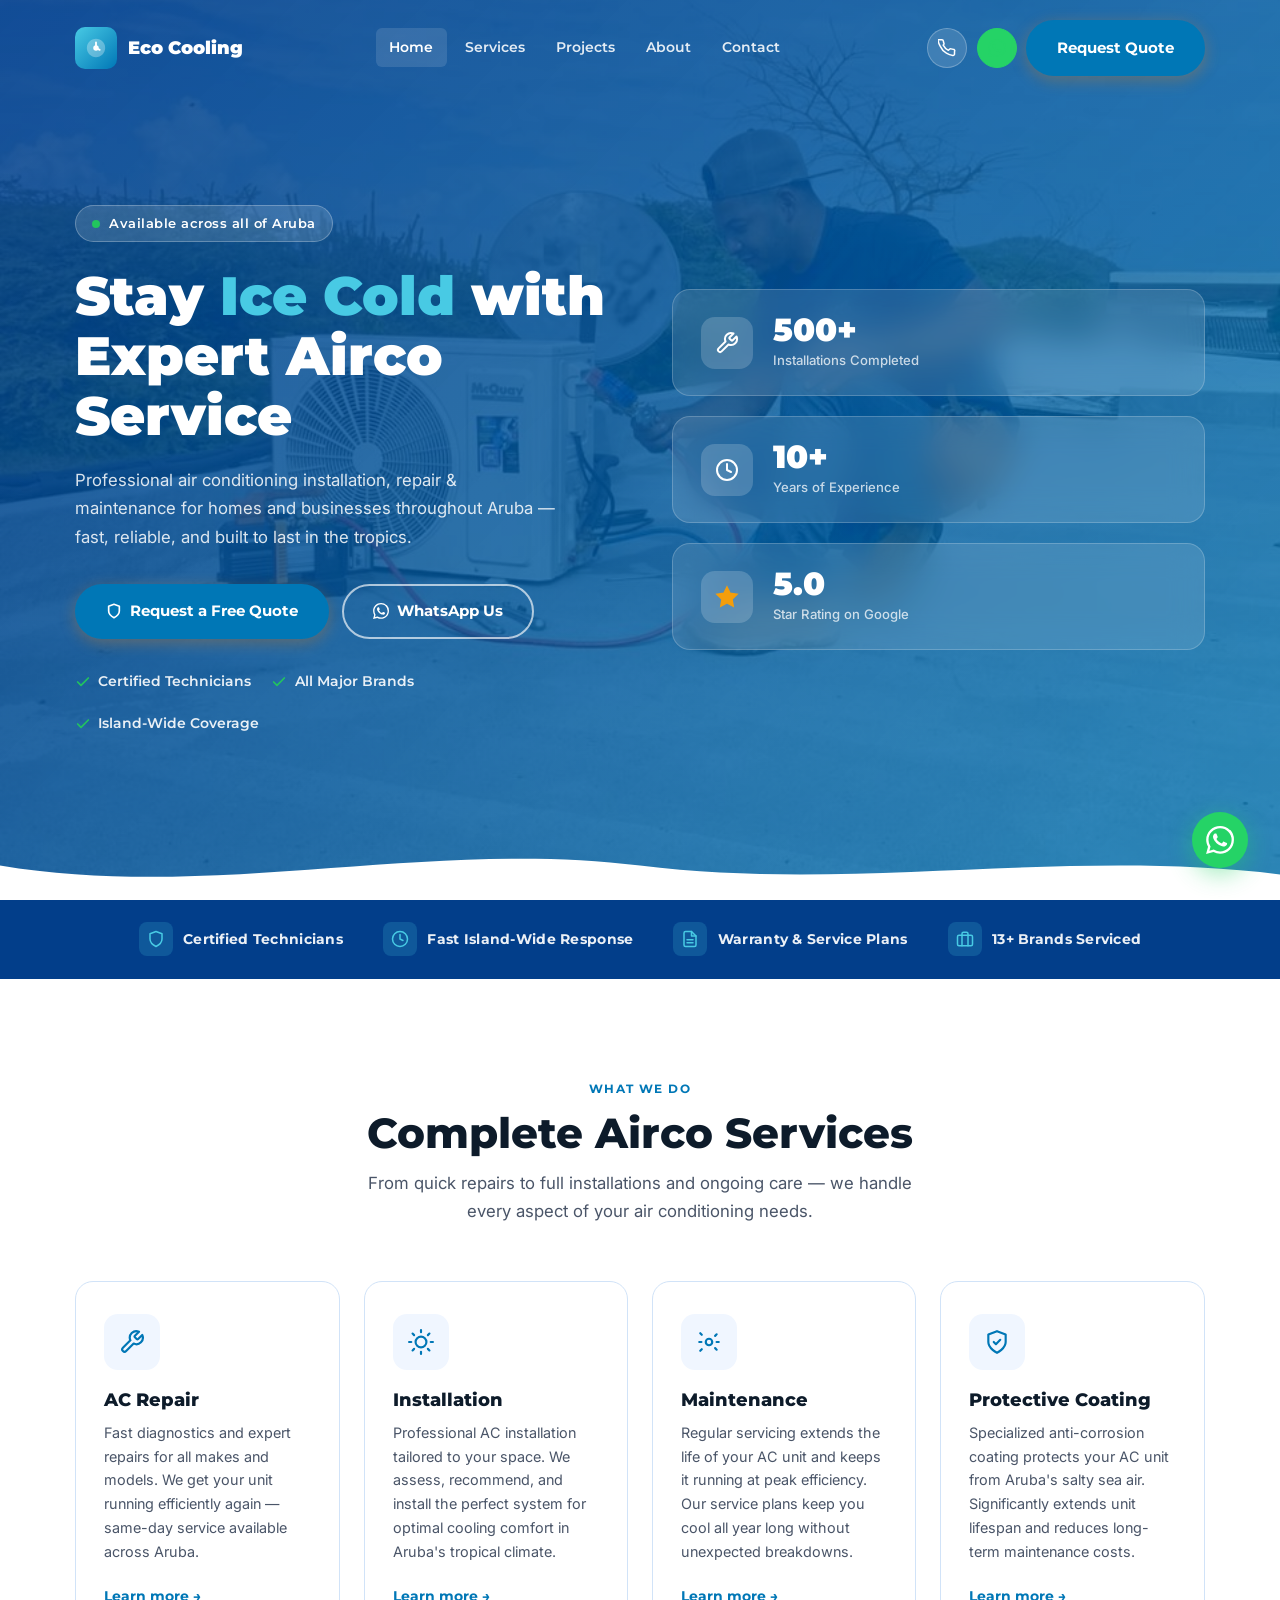
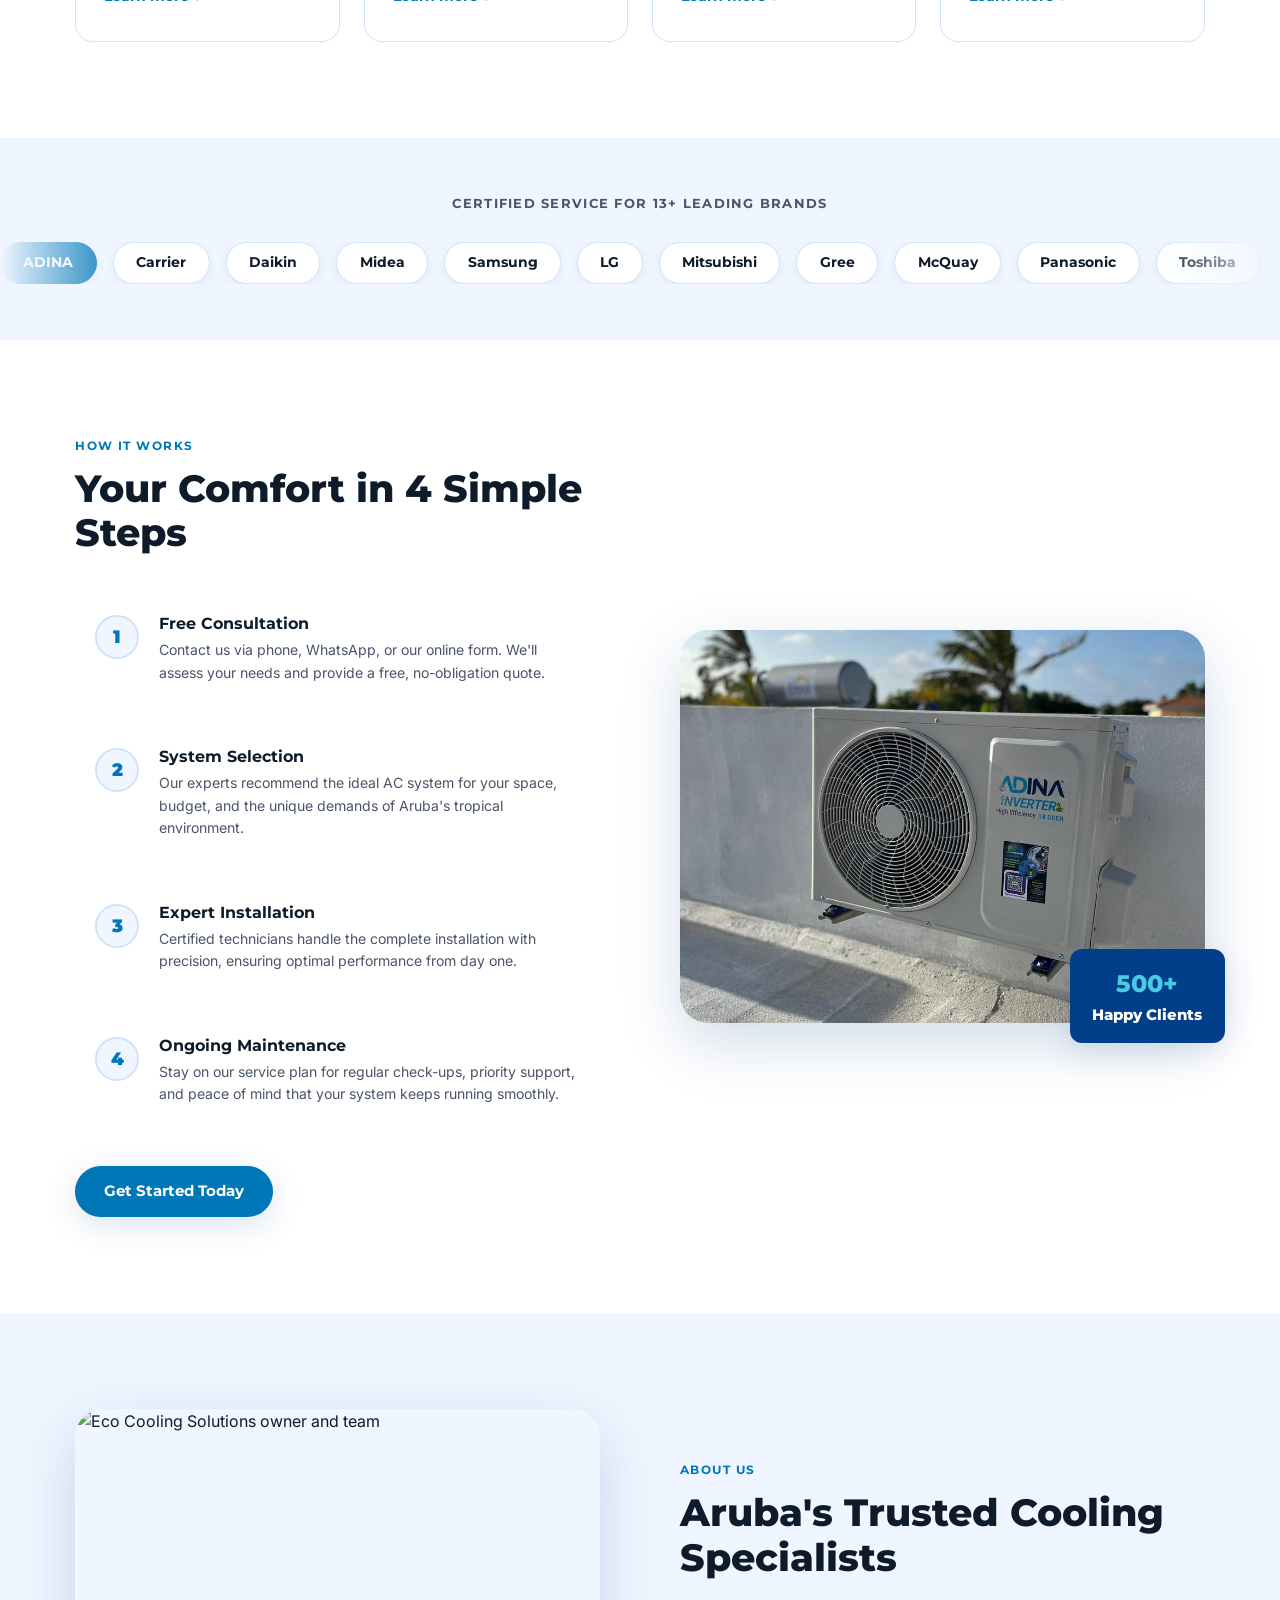
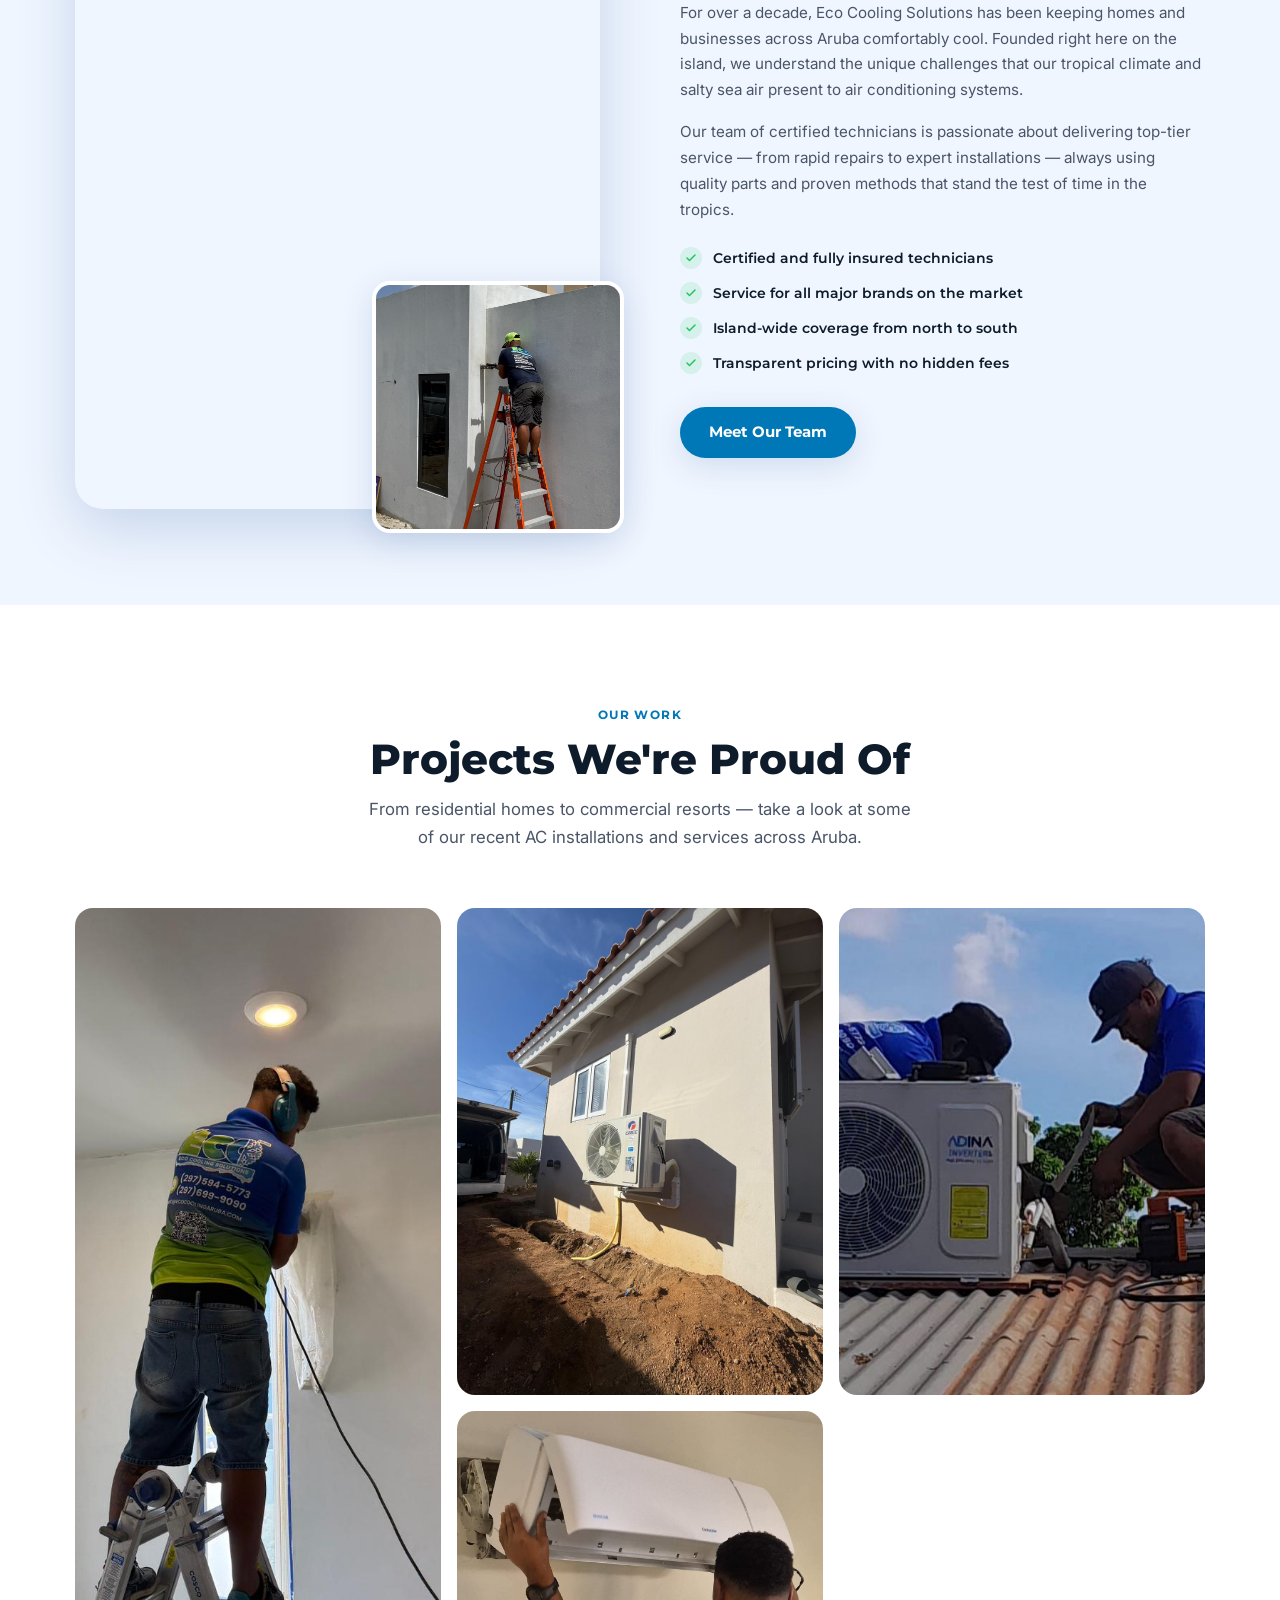
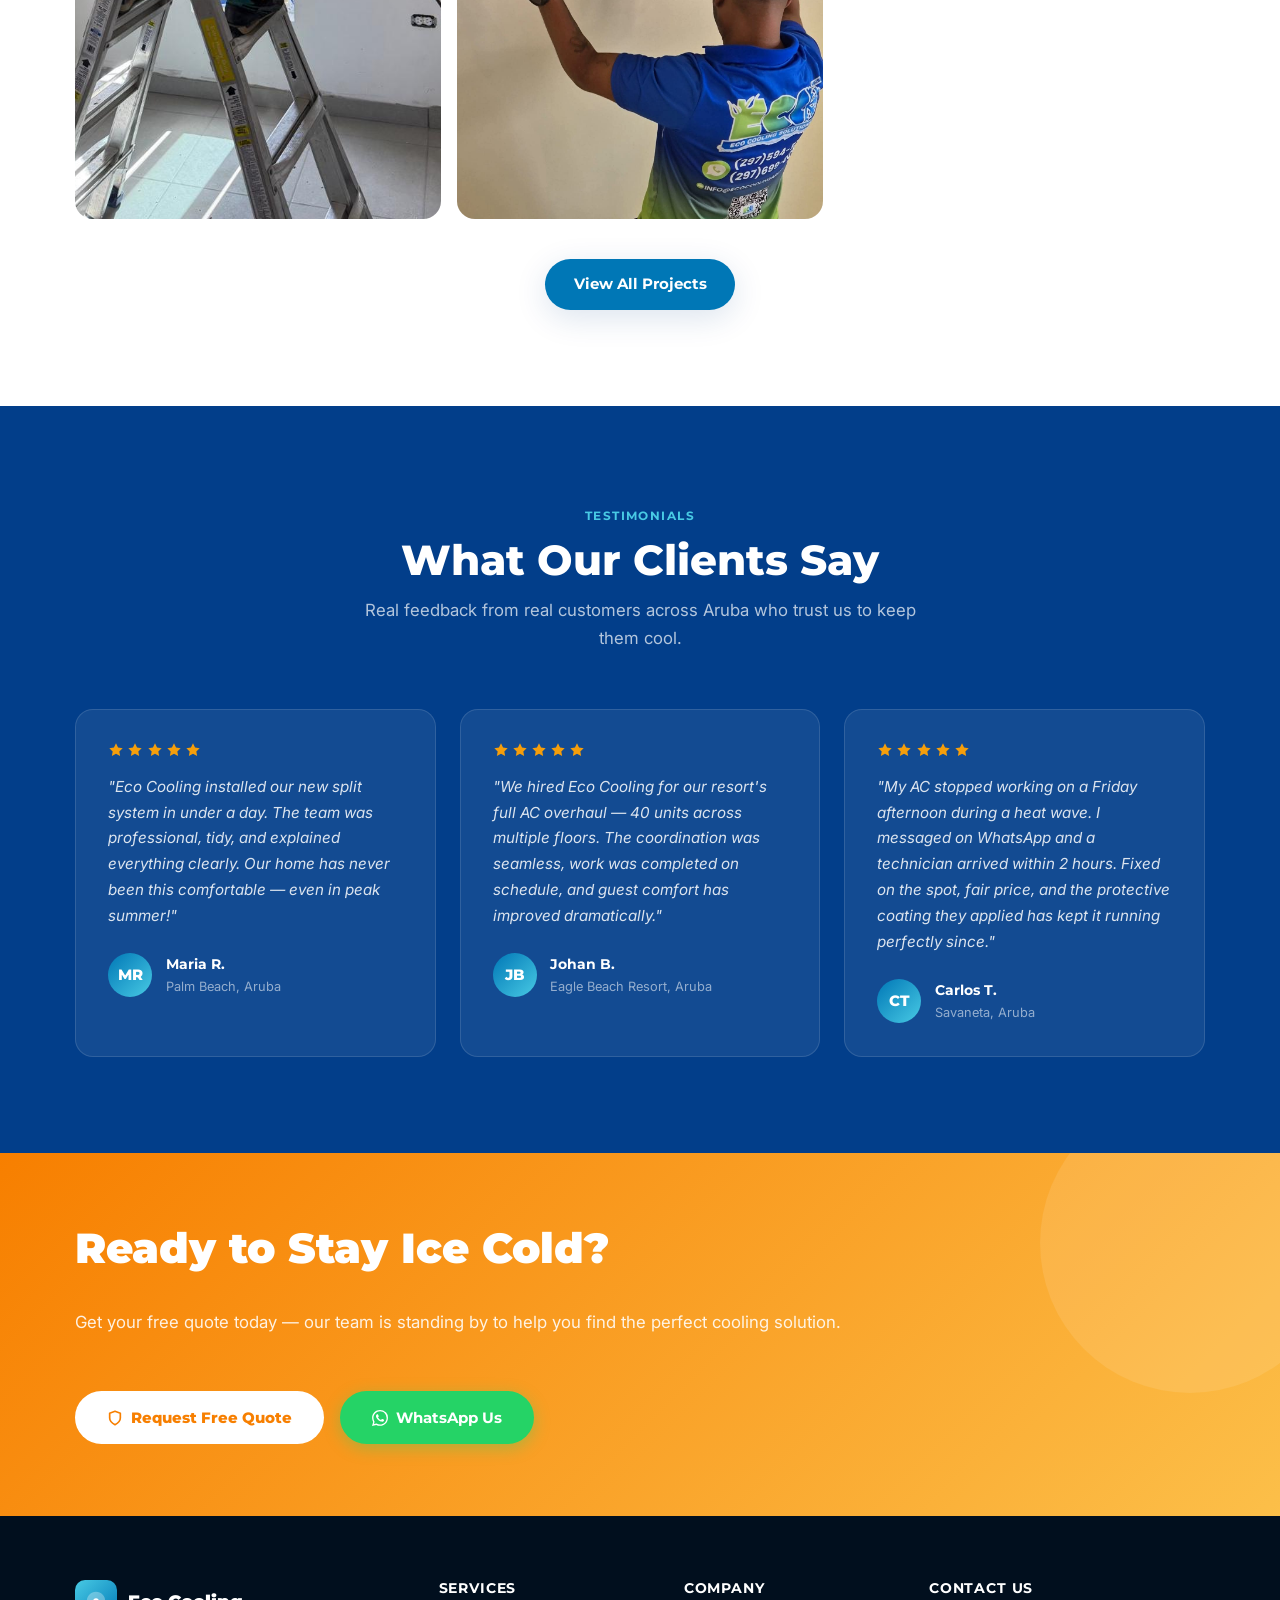
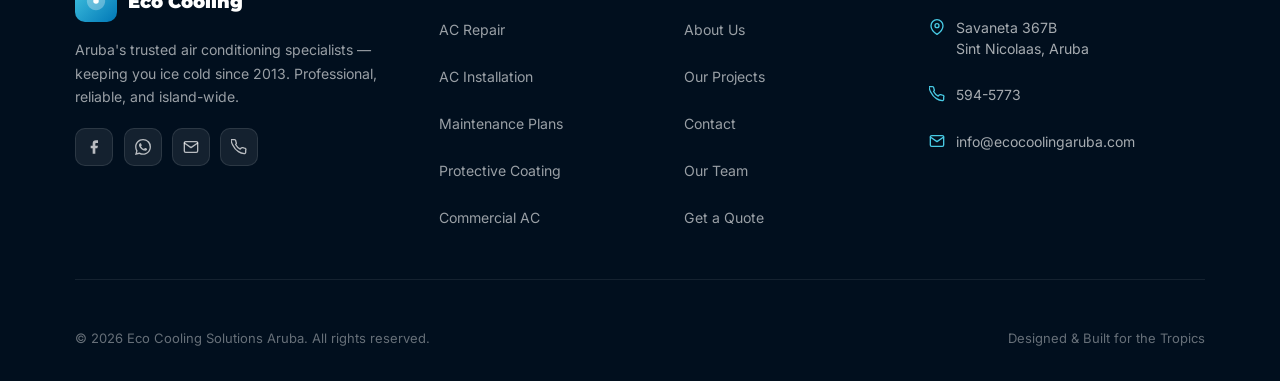
==== index.html @ e50435e0 "Add files via upload" ====
<!DOCTYPE html>
<html lang="en">
<head>
  <meta charset="UTF-8" />
  <meta name="viewport" content="width=device-width, initial-scale=1.0" />
  <title>Eco Cooling Solutions Aruba — Ice Cold Airco Service</title>
  <meta name="description" content="Aruba's leading air conditioning specialists. Expert AC repair, installation, maintenance & protective coating." />
  <link rel="stylesheet" href="shared.css" />
  <link rel="preconnect" href="https://fonts.googleapis.com" />
  <link rel="preconnect" href="https://fonts.gstatic.com" crossorigin />
  <link href="https://fonts.googleapis.com/css2?family=Montserrat:wght@400;500;600;700;800;900&family=Inter:wght@400;500;600&display=swap" rel="stylesheet" />
  <style>
    /* ============================================================
       PAGE-SPECIFIC STYLES — ECO COOLING SOLUTIONS INDEX
    ============================================================ */

    :root {
      --primary:       #0077B6;
      --primary-dark:  #023E8A;
      --primary-light: #48CAE4;
      --accent:        #F77F00;
      --accent-light:  #FCBF49;
      --surface:       #F0F6FF;
      --white:         #FFFFFF;
      --text:          #0D1B2A;
      --text-muted:    #4A5568;
      --border:        #D1E3F8;
      --green:         #22C55E;
      --gold:          #F59E0B;
      --shadow-sm:     0 2px 8px rgba(2,62,138,.08);
      --shadow-md:     0 8px 32px rgba(2,62,138,.14);
      --shadow-lg:     0 20px 60px rgba(2,62,138,.18);
      --radius-sm:     6px;
      --radius-md:     12px;
      --radius-lg:     18px;
      --radius-xl:     28px;
      --transition:    0.3s cubic-bezier(.4,0,.2,1);
    }

    *, *::before, *::after { box-sizing: border-box; margin: 0; padding: 0; }

    html { scroll-behavior: smooth; }

    body {
      font-family: 'Inter', sans-serif;
      color: var(--text);
      background: var(--white);
      overflow-x: hidden;
    }

    h1, h2, h3, h4 { font-family: 'Montserrat', sans-serif; line-height: 1.15; }

    img { display: block; max-width: 100%; }

    a { text-decoration: none; color: inherit; }

    /* ---- KEYFRAMES ---- */
    @keyframes marquee {
      from { transform: translateX(0); }
      to   { transform: translateX(-50%); }
    }

    @keyframes slide-in-right {
      from { transform: translateX(32px); opacity: 0; }
      to   { transform: translateX(0);    opacity: 1; }
    }

    @keyframes hero-zoom {
      from { transform: scale(1.05); }
      to   { transform: scale(1); }
    }

    @keyframes pulse-dot {
      0%, 100% { opacity: 1; transform: scale(1); }
      50%       { opacity: .6; transform: scale(1.4); }
    }

    @keyframes fadeUp {
      from { opacity: 0; transform: translateY(24px); }
      to   { opacity: 1; transform: translateY(0); }
    }

    /* ---- UTILITY ---- */
    .container {
      width: min(1200px, 92vw);
      margin-inline: auto;
    }

    .section-label {
      display: inline-block;
      font-family: 'Montserrat', sans-serif;
      font-weight: 700;
      font-size: .75rem;
      letter-spacing: .12em;
      text-transform: uppercase;
      color: var(--primary);
      margin-bottom: .75rem;
    }

    .section-header {
      text-align: center;
      margin-bottom: 3.5rem;
    }

    .section-header h2 {
      font-size: clamp(1.75rem, 3.5vw, 2.6rem);
      font-weight: 800;
      color: var(--text);
    }

    .section-header p {
      margin-top: .75rem;
      color: var(--text-muted);
      max-width: 560px;
      margin-inline: auto;
      font-size: 1.05rem;
      line-height: 1.65;
    }

    /* Reveal */
    .reveal {
      opacity: 0;
      transform: translateY(28px);
      transition: opacity .6s ease, transform .6s ease;
    }
    .reveal.visible {
      opacity: 1;
      transform: none;
    }

    /* Buttons */
    .btn-primary {
      display: inline-flex;
      align-items: center;
      gap: .5rem;
      background: var(--primary);
      color: var(--white);
      font-family: 'Montserrat', sans-serif;
      font-weight: 700;
      font-size: .95rem;
      padding: .85rem 1.8rem;
      border-radius: 50px;
      border: 2px solid var(--primary);
      transition: var(--transition);
      cursor: pointer;
      white-space: nowrap;
    }
    .btn-primary:hover {
      background: var(--primary-dark);
      border-color: var(--primary-dark);
      transform: translateY(-2px);
      box-shadow: 0 8px 24px rgba(0,119,182,.35);
    }

    .btn-outline {
      display: inline-flex;
      align-items: center;
      gap: .5rem;
      background: transparent;
      color: var(--white);
      font-family: 'Montserrat', sans-serif;
      font-weight: 700;
      font-size: .95rem;
      padding: .85rem 1.8rem;
      border-radius: 50px;
      border: 2px solid rgba(255,255,255,.65);
      transition: var(--transition);
      cursor: pointer;
      white-space: nowrap;
    }
    .btn-outline:hover {
      background: rgba(255,255,255,.12);
      border-color: var(--white);
    }

    .btn-blue {
      display: inline-flex;
      align-items: center;
      gap: .5rem;
      background: var(--primary);
      color: var(--white);
      font-family: 'Montserrat', sans-serif;
      font-weight: 700;
      font-size: .95rem;
      padding: .85rem 1.8rem;
      border-radius: 50px;
      border: none;
      transition: var(--transition);
      cursor: pointer;
    }
    .btn-blue:hover {
      background: var(--primary-dark);
      transform: translateY(-2px);
      box-shadow: 0 8px 24px rgba(0,119,182,.3);
    }

    .btn-white-solid {
      display: inline-flex;
      align-items: center;
      gap: .5rem;
      background: var(--white);
      color: var(--accent);
      font-family: 'Montserrat', sans-serif;
      font-weight: 800;
      font-size: .95rem;
      padding: .9rem 2rem;
      border-radius: 50px;
      border: none;
      transition: var(--transition);
      cursor: pointer;
    }
    .btn-white-solid:hover {
      background: #FFF7ED;
      transform: translateY(-2px);
      box-shadow: 0 8px 24px rgba(247,127,0,.25);
    }

    .btn-wa {
      display: inline-flex;
      align-items: center;
      gap: .5rem;
      background: #25D366;
      color: var(--white);
      font-family: 'Montserrat', sans-serif;
      font-weight: 700;
      font-size: .95rem;
      padding: .9rem 2rem;
      border-radius: 50px;
      border: none;
      transition: var(--transition);
      cursor: pointer;
    }
    .btn-wa:hover {
      background: #1DA851;
      transform: translateY(-2px);
      box-shadow: 0 8px 24px rgba(37,211,102,.35);
    }

    /* ============================================================
       HEADER
    ============================================================ */
    .site-header {
      position: fixed;
      top: 0; left: 0; right: 0;
      z-index: 900;
      padding: 1.25rem 0;
      transition: background var(--transition), box-shadow var(--transition), padding var(--transition);
    }

    .site-header.transparent {
      background: transparent;
    }

    .site-header.scrolled {
      background: rgba(2,62,138,.97);
      backdrop-filter: blur(12px);
      box-shadow: 0 4px 24px rgba(2,62,138,.25);
      padding: .85rem 0;
    }

    .header-inner {
      display: flex;
      align-items: center;
      justify-content: space-between;
      gap: 1rem;
    }

    .logo {
      display: flex;
      align-items: center;
      gap: .65rem;
      font-family: 'Montserrat', sans-serif;
      font-weight: 900;
      font-size: 1.15rem;
      color: var(--white);
      text-decoration: none;
      flex-shrink: 0;
    }

    .logo-icon {
      width: 42px; height: 42px;
      background: linear-gradient(135deg, var(--primary-light), var(--primary));
      border-radius: 10px;
      display: flex; align-items: center; justify-content: center;
      flex-shrink: 0;
    }

    .main-nav {
      display: flex;
      align-items: center;
      gap: .25rem;
    }

    .main-nav a {
      font-family: 'Montserrat', sans-serif;
      font-weight: 600;
      font-size: .9rem;
      color: rgba(255,255,255,.88);
      padding: .5rem .85rem;
      border-radius: var(--radius-sm);
      transition: var(--transition);
    }

    .main-nav a:hover,
    .main-nav a.active {
      color: var(--white);
      background: rgba(255,255,255,.12);
    }

    .header-actions {
      display: flex;
      align-items: center;
      gap: .6rem;
    }

    .icon-btn {
      width: 40px; height: 40px;
      border-radius: 50%;
      background: rgba(255,255,255,.14);
      border: 1px solid rgba(255,255,255,.25);
      color: var(--white);
      display: flex; align-items: center; justify-content: center;
      transition: var(--transition);
      cursor: pointer;
      text-decoration: none;
    }
    .icon-btn:hover { background: rgba(255,255,255,.25); }
    .icon-btn.wa { background: #25D366; border-color: #25D366; }
    .icon-btn.wa:hover { background: #1DA851; }

    .hamburger {
      display: none;
      flex-direction: column;
      gap: 5px;
      background: none;
      border: none;
      cursor: pointer;
      padding: .4rem;
    }
    .hamburger span {
      display: block;
      width: 24px; height: 2px;
      background: var(--white);
      border-radius: 2px;
      transition: var(--transition);
    }
    .hamburger.open span:nth-child(1) { transform: translateY(7px) rotate(45deg); }
    .hamburger.open span:nth-child(2) { opacity: 0; }
    .hamburger.open span:nth-child(3) { transform: translateY(-7px) rotate(-45deg); }

    /* Mobile Nav Overlay */
    .mobile-nav {
      display: none;
      position: fixed;
      inset: 0;
      background: var(--primary-dark);
      z-index: 850;
      flex-direction: column;
      align-items: center;
      justify-content: center;
      gap: 1.5rem;
      opacity: 0;
      pointer-events: none;
      transition: opacity .3s ease;
    }
    .mobile-nav.open {
      display: flex;
      opacity: 1;
      pointer-events: all;
    }
    .mobile-nav a {
      font-family: 'Montserrat', sans-serif;
      font-weight: 700;
      font-size: 1.5rem;
      color: var(--white);
      transition: var(--transition);
    }
    .mobile-nav a:hover,
    .mobile-nav a.active { color: var(--primary-light); }

    /* ============================================================
       HERO
    ============================================================ */
    .hero {
      position: relative;
      min-height: 100dvh;
      display: flex;
      align-items: center;
      padding: 120px 0 80px;
      overflow: hidden;
    }

    .hero-bg {
      position: absolute;
      inset: 0;
      background-image: url('eco 1.jpeg');
      background-size: cover;
      background-position: center;
      animation: hero-zoom 12s ease-out forwards;
      z-index: 0;
    }

    .hero-overlay {
      position: absolute;
      inset: 0;
      background: linear-gradient(135deg, rgba(2,62,138,.88) 0%, rgba(0,119,182,.75) 100%);
      z-index: 1;
    }

    .hero-content {
      position: relative;
      z-index: 2;
      display: grid;
      grid-template-columns: 1fr 1fr;
      gap: 4rem;
      align-items: center;
    }

    .hero-badge {
      display: inline-flex;
      align-items: center;
      gap: .55rem;
      background: rgba(255,255,255,.14);
      border: 1px solid rgba(255,255,255,.25);
      border-radius: 50px;
      padding: .45rem 1rem;
      margin-bottom: 1.5rem;
      font-family: 'Montserrat', sans-serif;
      font-weight: 600;
      font-size: .8rem;
      color: var(--white);
      letter-spacing: .04em;
    }

    .pulse-dot {
      width: 8px; height: 8px;
      border-radius: 50%;
      background: var(--green);
      animation: pulse-dot 1.8s ease-in-out infinite;
      flex-shrink: 0;
    }

    .hero-left h1 {
      font-size: clamp(2rem, 5vw, 3.4rem);
      font-weight: 900;
      color: var(--white);
      line-height: 1.1;
      margin-bottom: 1.25rem;
    }

    .hero-left h1 span { color: var(--primary-light); }

    .hero-subtitle {
      font-size: 1.05rem;
      color: rgba(255,255,255,.85);
      line-height: 1.7;
      margin-bottom: 2rem;
      max-width: 480px;
    }

    .hero-ctas {
      display: flex;
      flex-wrap: wrap;
      gap: .85rem;
      margin-bottom: 2rem;
    }

    .hero-trust {
      display: flex;
      flex-wrap: wrap;
      gap: 1.25rem;
    }

    .trust-item {
      display: flex;
      align-items: center;
      gap: .45rem;
      font-family: 'Montserrat', sans-serif;
      font-weight: 600;
      font-size: .85rem;
      color: rgba(255,255,255,.9);
    }

    .trust-item svg { flex-shrink: 0; }

    /* Hero Right - Stat Cards */
    .hero-right {
      display: flex;
      flex-direction: column;
      gap: 1.25rem;
    }

    .stat-card {
      background: rgba(255,255,255,.12);
      backdrop-filter: blur(16px);
      -webkit-backdrop-filter: blur(16px);
      border: 1px solid rgba(255,255,255,.2);
      border-radius: var(--radius-lg);
      padding: 1.5rem 1.75rem;
      display: flex;
      align-items: center;
      gap: 1.25rem;
      animation: slide-in-right .6s ease both;
      transition: transform var(--transition);
    }
    .stat-card:nth-child(1) { animation-delay: .2s; }
    .stat-card:nth-child(2) { animation-delay: .4s; }
    .stat-card:nth-child(3) { animation-delay: .6s; }
    .stat-card:hover { transform: translateX(-4px); }

    .stat-icon {
      width: 52px; height: 52px;
      border-radius: 14px;
      background: rgba(255,255,255,.18);
      display: flex; align-items: center; justify-content: center;
      flex-shrink: 0;
    }

    .stat-value {
      font-family: 'Montserrat', sans-serif;
      font-weight: 900;
      font-size: 2rem;
      color: var(--white);
      line-height: 1;
    }
    .stat-label {
      font-size: .82rem;
      color: rgba(255,255,255,.75);
      margin-top: .25rem;
      font-weight: 500;
    }

    /* Hero Wave */
    .hero-wave {
      position: absolute;
      bottom: -1px; left: 0; right: 0;
      z-index: 3;
      line-height: 0;
    }

    /* ============================================================
       TRUST STRIP
    ============================================================ */
    .trust-strip {
      background: var(--primary-dark);
      padding: 1.4rem 0;
    }

    .trust-strip-inner {
      display: flex;
      flex-wrap: wrap;
      align-items: center;
      justify-content: center;
      gap: 2.5rem;
    }

    .strip-item {
      display: flex;
      align-items: center;
      gap: .65rem;
      font-family: 'Montserrat', sans-serif;
      font-weight: 700;
      font-size: .88rem;
      color: rgba(255,255,255,.92);
      letter-spacing: .02em;
    }

    .strip-icon {
      width: 34px; height: 34px;
      border-radius: 8px;
      background: rgba(72,202,228,.18);
      display: flex; align-items: center; justify-content: center;
      flex-shrink: 0;
    }

    /* ============================================================
       SERVICES
    ============================================================ */
    .services-section {
      background: var(--white);
      padding: 6rem 0;
    }

    .services-grid {
      display: grid;
      grid-template-columns: repeat(4, 1fr);
      gap: 1.5rem;
    }

    .service-card {
      background: var(--white);
      border: 1px solid var(--border);
      border-radius: var(--radius-lg);
      padding: 2rem 1.75rem;
      position: relative;
      overflow: hidden;
      transition: transform var(--transition), box-shadow var(--transition);
    }

    .service-card::before {
      content: '';
      position: absolute;
      top: 0; left: 0; right: 0;
      height: 4px;
      background: linear-gradient(90deg, var(--primary), var(--primary-light));
      transform: scaleX(0);
      transform-origin: left;
      transition: transform var(--transition);
    }

    .service-card:hover {
      transform: translateY(-6px);
      box-shadow: var(--shadow-lg);
    }

    .service-card:hover::before { transform: scaleX(1); }

    .service-icon {
      width: 56px; height: 56px;
      border-radius: 14px;
      background: var(--surface);
      display: flex; align-items: center; justify-content: center;
      margin-bottom: 1.25rem;
      transition: background var(--transition);
    }

    .service-card:hover .service-icon {
      background: rgba(0,119,182,.1);
    }

    .service-card h3 {
      font-size: 1.1rem;
      font-weight: 800;
      color: var(--text);
      margin-bottom: .65rem;
    }

    .service-card p {
      font-size: .9rem;
      color: var(--text-muted);
      line-height: 1.65;
      margin-bottom: 1.25rem;
    }

    .service-link {
      font-family: 'Montserrat', sans-serif;
      font-weight: 700;
      font-size: .85rem;
      color: var(--primary);
      display: inline-flex;
      align-items: center;
      gap: .35rem;
      transition: gap var(--transition);
    }
    .service-link:hover { gap: .6rem; }

    /* ============================================================
       BRANDS MARQUEE
    ============================================================ */
    .brands-section {
      background: var(--surface);
      padding: 3.5rem 0;
      overflow: hidden;
    }

    .brands-label {
      text-align: center;
      font-family: 'Montserrat', sans-serif;
      font-weight: 700;
      font-size: .8rem;
      letter-spacing: .1em;
      text-transform: uppercase;
      color: var(--text-muted);
      margin-bottom: 1.75rem;
    }

    .brands-wrapper {
      overflow: hidden;
      mask-image: linear-gradient(90deg, transparent 0%, black 10%, black 90%, transparent 100%);
      -webkit-mask-image: linear-gradient(90deg, transparent 0%, black 10%, black 90%, transparent 100%);
    }

    .brands-track {
      display: flex;
      gap: 1rem;
      animation: marquee 28s linear infinite;
      width: max-content;
    }

    .brands-wrapper:hover .brands-track {
      animation-play-state: paused;
    }

    .brand-chip {
      display: inline-flex;
      align-items: center;
      padding: .55rem 1.4rem;
      border-radius: 50px;
      background: var(--white);
      border: 1px solid var(--border);
      font-family: 'Montserrat', sans-serif;
      font-weight: 700;
      font-size: .85rem;
      color: var(--text);
      white-space: nowrap;
      transition: var(--transition);
      box-shadow: var(--shadow-sm);
    }
    .brand-chip:hover { box-shadow: var(--shadow-md); transform: translateY(-2px); }
    .brand-chip.featured {
      background: var(--primary);
      color: var(--white);
      border-color: var(--primary);
    }

    /* ============================================================
       PROCESS
    ============================================================ */
    .process-section {
      background: var(--white);
      padding: 6rem 0;
    }

    .process-inner {
      display: grid;
      grid-template-columns: 1fr 1fr;
      gap: 5rem;
      align-items: center;
    }

    .process-left .section-label { display: block; }

    .process-left h2 {
      font-size: clamp(1.6rem, 3vw, 2.4rem);
      font-weight: 800;
      color: var(--text);
      margin-bottom: 2.5rem;
    }

    .steps-list {
      display: flex;
      flex-direction: column;
      gap: 1.5rem;
      margin-bottom: 2.5rem;
    }

    .step-item {
      display: flex;
      gap: 1.25rem;
      align-items: flex-start;
      padding: 1.25rem;
      border-radius: var(--radius-md);
      transition: background var(--transition);
    }
    .step-item:hover { background: var(--surface); }

    .step-number {
      width: 44px; height: 44px;
      border-radius: 50%;
      background: var(--surface);
      border: 2px solid var(--border);
      display: flex; align-items: center; justify-content: center;
      font-family: 'Montserrat', sans-serif;
      font-weight: 900;
      font-size: 1.1rem;
      color: var(--primary);
      flex-shrink: 0;
      transition: background var(--transition), color var(--transition), border-color var(--transition);
    }
    .step-item:hover .step-number {
      background: var(--primary);
      color: var(--white);
      border-color: var(--primary);
    }

    .step-content h4 {
      font-size: 1rem;
      font-weight: 700;
      color: var(--text);
      margin-bottom: .35rem;
    }
    .step-content p {
      font-size: .88rem;
      color: var(--text-muted);
      line-height: 1.6;
    }

    .process-right { position: relative; }

    .process-img {
      width: 100%;
      aspect-ratio: 4/3;
      object-fit: cover;
      border-radius: var(--radius-xl);
      box-shadow: var(--shadow-lg);
    }

    .process-badge {
      position: absolute;
      bottom: -1.25rem;
      right: -1.25rem;
      background: var(--primary-dark);
      color: var(--white);
      border-radius: var(--radius-md);
      padding: 1rem 1.4rem;
      font-family: 'Montserrat', sans-serif;
      font-weight: 800;
      font-size: .95rem;
      box-shadow: var(--shadow-md);
      text-align: center;
    }
    .process-badge span {
      display: block;
      font-size: 1.5rem;
      color: var(--primary-light);
    }

    /* ============================================================
       ABOUT PREVIEW
    ============================================================ */
    .about-preview {
      background: var(--surface);
      padding: 6rem 0;
    }

    .about-inner {
      display: grid;
      grid-template-columns: 1fr 1fr;
      gap: 5rem;
      align-items: center;
    }

    .about-img-wrap { position: relative; }

    .about-main-img {
      width: 100%;
      aspect-ratio: 3/4;
      object-fit: cover;
      border-radius: var(--radius-xl);
      box-shadow: var(--shadow-lg);
    }

    .about-accent-img {
      position: absolute;
      bottom: -1.5rem;
      right: -1.5rem;
      width: 48%;
      aspect-ratio: 1;
      object-fit: cover;
      border-radius: var(--radius-lg);
      border: 4px solid var(--white);
      box-shadow: var(--shadow-md);
    }

    .about-right .section-label { display: block; }

    .about-right h2 {
      font-size: clamp(1.6rem, 3vw, 2.4rem);
      font-weight: 800;
      color: var(--text);
      margin-bottom: 1.25rem;
    }

    .about-right p {
      color: var(--text-muted);
      line-height: 1.7;
      margin-bottom: 1rem;
      font-size: .95rem;
    }

    .about-checklist {
      list-style: none;
      margin: 1.5rem 0 2rem;
      display: flex;
      flex-direction: column;
      gap: .75rem;
    }

    .about-checklist li {
      display: flex;
      align-items: center;
      gap: .7rem;
      font-family: 'Montserrat', sans-serif;
      font-weight: 600;
      font-size: .9rem;
      color: var(--text);
    }

    .check-circle {
      width: 22px; height: 22px;
      border-radius: 50%;
      background: rgba(34,197,94,.12);
      display: flex; align-items: center; justify-content: center;
      flex-shrink: 0;
    }

    /* ============================================================
       GALLERY
    ============================================================ */
    .gallery-section {
      background: var(--white);
      padding: 6rem 0;
    }

    .gallery-grid {
      display: grid;
      grid-template-columns: repeat(3, 1fr);
      grid-template-rows: auto auto;
      gap: 1rem;
      margin-bottom: 2.5rem;
    }

    .gallery-item {
      position: relative;
      overflow: hidden;
      border-radius: var(--radius-lg);
      cursor: pointer;
    }

    .gallery-item:first-child { grid-row: span 2; }

    .gallery-item img {
      width: 100%;
      height: 100%;
      min-height: 220px;
      object-fit: cover;
      transition: transform .5s ease;
    }

    .gallery-item:first-child img { min-height: 460px; }

    .gallery-item:hover img { transform: scale(1.06); }

    .gallery-overlay {
      position: absolute;
      inset: 0;
      background: linear-gradient(to top, rgba(2,62,138,.8) 0%, transparent 60%);
      display: flex;
      align-items: flex-end;
      padding: 1.25rem;
      opacity: 0;
      transition: opacity var(--transition);
    }
    .gallery-item:hover .gallery-overlay { opacity: 1; }

    .gallery-overlay-label {
      font-family: 'Montserrat', sans-serif;
      font-weight: 700;
      font-size: .9rem;
      color: var(--white);
    }

    .gallery-cta { text-align: center; }

    /* ============================================================
       TESTIMONIALS
    ============================================================ */
    .testimonials-section {
      background: var(--primary-dark);
      padding: 6rem 0;
    }

    .testimonials-section .section-header h2 { color: var(--white); }
    .testimonials-section .section-header p { color: rgba(255,255,255,.7); }
    .testimonials-section .section-label { color: var(--primary-light); }

    .testi-grid {
      display: grid;
      grid-template-columns: repeat(3, 1fr);
      gap: 1.5rem;
    }

    .testi-card {
      background: rgba(255,255,255,.07);
      border: 1px solid rgba(255,255,255,.12);
      border-radius: var(--radius-lg);
      padding: 2rem;
      transition: transform var(--transition), background var(--transition);
    }
    .testi-card:hover {
      transform: translateY(-4px);
      background: rgba(255,255,255,.1);
    }

    .testi-stars {
      display: flex;
      gap: .2rem;
      margin-bottom: 1rem;
    }

    .testi-quote {
      font-size: .95rem;
      color: rgba(255,255,255,.85);
      line-height: 1.7;
      margin-bottom: 1.5rem;
      font-style: italic;
    }

    .testi-footer {
      display: flex;
      align-items: center;
      gap: .85rem;
    }

    .testi-avatar {
      width: 44px; height: 44px;
      border-radius: 50%;
      background: linear-gradient(135deg, var(--primary), var(--primary-light));
      display: flex; align-items: center; justify-content: center;
      font-family: 'Montserrat', sans-serif;
      font-weight: 800;
      font-size: .95rem;
      color: var(--white);
      flex-shrink: 0;
    }

    .testi-name {
      font-family: 'Montserrat', sans-serif;
      font-weight: 700;
      font-size: .9rem;
      color: var(--white);
    }
    .testi-location {
      font-size: .8rem;
      color: rgba(255,255,255,.55);
      margin-top: .1rem;
    }

    /* ============================================================
       CTA BAND
    ============================================================ */
    .cta-band {
      background: linear-gradient(135deg, #F77F00 0%, #FCBF49 100%);
      padding: 4.5rem 0;
    }

    .cta-band-inner { text-align: center; }

    .cta-band h2 {
      font-size: clamp(1.75rem, 3.5vw, 2.6rem);
      font-weight: 900;
      color: var(--white);
      margin-bottom: .75rem;
    }

    .cta-band p {
      color: rgba(255,255,255,.88);
      font-size: 1.05rem;
      margin-bottom: 2rem;
    }

    .cta-band-btns {
      display: flex;
      flex-wrap: wrap;
      align-items: center;
      justify-content: center;
      gap: 1rem;
    }

    /* ============================================================
       FOOTER
    ============================================================ */
    .site-footer {
      background: #010F1E;
      color: rgba(255,255,255,.75);
      padding: 4rem 0 2rem;
    }

    .footer-grid {
      display: grid;
      grid-template-columns: 1.6fr 1fr 1fr 1.4fr;
      gap: 3rem;
      margin-bottom: 3rem;
      padding-bottom: 3rem;
      border-bottom: 1px solid rgba(255,255,255,.08);
    }

    .footer-brand .logo {
      margin-bottom: 1rem;
      display: inline-flex;
    }

    .footer-brand p {
      font-size: .88rem;
      line-height: 1.65;
      color: rgba(255,255,255,.6);
      margin-bottom: 1.25rem;
    }

    .social-links { display: flex; gap: .65rem; }

    .social-link {
      width: 38px; height: 38px;
      border-radius: 10px;
      background: rgba(255,255,255,.08);
      border: 1px solid rgba(255,255,255,.1);
      display: flex; align-items: center; justify-content: center;
      color: rgba(255,255,255,.7);
      transition: var(--transition);
      text-decoration: none;
    }
    .social-link:hover {
      background: var(--primary);
      border-color: var(--primary);
      color: var(--white);
    }

    .footer-col h4 {
      font-family: 'Montserrat', sans-serif;
      font-weight: 700;
      font-size: .88rem;
      color: var(--white);
      letter-spacing: .06em;
      text-transform: uppercase;
      margin-bottom: 1.25rem;
    }

    .footer-links {
      list-style: none;
      display: flex;
      flex-direction: column;
      gap: .6rem;
    }

    .footer-links li a {
      font-size: .88rem;
      color: rgba(255,255,255,.6);
      transition: color var(--transition);
    }
    .footer-links li a:hover { color: var(--primary-light); }

    .footer-contact-list {
      list-style: none;
      display: flex;
      flex-direction: column;
      gap: .85rem;
    }

    .contact-item {
      display: flex;
      align-items: flex-start;
      gap: .7rem;
      font-size: .88rem;
      color: rgba(255,255,255,.65);
      line-height: 1.5;
    }

    .contact-item svg { flex-shrink: 0; margin-top: 2px; }

    .footer-bottom {
      display: flex;
      align-items: center;
      justify-content: space-between;
      flex-wrap: wrap;
      gap: 1rem;
      font-size: .82rem;
      color: rgba(255,255,255,.4);
    }

    /* ============================================================
       WA FLOAT
    ============================================================ */
    .wa-float {
      position: fixed;
      bottom: 2rem;
      right: 2rem;
      z-index: 800;
      width: 56px; height: 56px;
      border-radius: 50%;
      background: #25D366;
      display: flex; align-items: center; justify-content: center;
      box-shadow: 0 6px 24px rgba(37,211,102,.45);
      text-decoration: none;
      transition: transform var(--transition), box-shadow var(--transition);
    }
    .wa-float:hover {
      transform: scale(1.1);
      box-shadow: 0 10px 32px rgba(37,211,102,.55);
    }

    /* ============================================================
       RESPONSIVE
    ============================================================ */
    @media (max-width: 1024px) {
      .services-grid { grid-template-columns: repeat(2, 1fr); }
      .testi-grid { grid-template-columns: repeat(2, 1fr); }
      .footer-grid { grid-template-columns: 1fr 1fr; gap: 2rem; }
    }

    @media (max-width: 768px) {
      .main-nav { display: none; }
      .hamburger { display: flex; }
      .header-actions .btn-primary { display: none; }

      .hero-content {
        grid-template-columns: 1fr;
        gap: 2.5rem;
      }
      .hero-right {
        flex-direction: row;
        flex-wrap: wrap;
        gap: .85rem;
      }
      .stat-card { flex: 1; min-width: 140px; padding: 1rem 1.1rem; }

      .process-inner { grid-template-columns: 1fr; gap: 3rem; }
      .about-inner { grid-template-columns: 1fr; gap: 3rem; }
      .about-img-wrap { max-width: 480px; margin: 0 auto; }

      .gallery-grid { grid-template-columns: repeat(2, 1fr); }
      .gallery-item:first-child { grid-row: span 1; }
      .gallery-item:first-child img { min-height: 220px; }

      .testi-grid { grid-template-columns: 1fr; }

      .trust-strip-inner { gap: 1.25rem; }
      .strip-item { font-size: .8rem; }

      .footer-grid { grid-template-columns: 1fr; gap: 1.75rem; }
      .footer-bottom { flex-direction: column; text-align: center; }

      .process-badge { right: .5rem; bottom: .5rem; }
    }

    @media (max-width: 480px) {
      .hero-ctas { flex-direction: column; }
      .hero-ctas .btn-primary,
      .hero-ctas .btn-outline { width: 100%; justify-content: center; }
      .cta-band-btns { flex-direction: column; }
      .cta-band-btns .btn-white-solid,
      .cta-band-btns .btn-wa { width: 100%; justify-content: center; }
      .services-grid { grid-template-columns: 1fr; }
      .gallery-grid { grid-template-columns: 1fr; }
    }

    @media (prefers-reduced-motion: reduce) {
      .hero-bg { animation: none; }
      .brands-track { animation: none; }
      .stat-card { animation: none; }
      .pulse-dot { animation: none; }
      .reveal { opacity: 1; transform: none; transition: none; }
    }
  </style>
</head>
<body>

  <!-- ===================== HEADER ===================== -->
  <header class="site-header transparent" id="site-header">
    <div class="container">
      <div class="header-inner">
        <a href="index.html" class="logo">
          <div class="logo-icon">
            <svg width="22" height="22" viewBox="0 0 24 24" fill="none">
              <path d="M12 2C6.48 2 2 6.48 2 12s4.48 10 10 10 10-4.48 10-10S17.52 2 12 2z" fill="rgba(255,255,255,.3)"/>
              <path d="M12 6v6l4 2" stroke="#fff" stroke-width="2" stroke-linecap="round"/>
              <circle cx="12" cy="12" r="3" fill="#fff"/>
            </svg>
          </div>
          Eco Cooling
        </a>

        <nav class="main-nav" aria-label="Primary navigation">
          <a href="index.html" class="active">Home</a>
          <a href="services.html">Services</a>
          <a href="projects.html">Projects</a>
          <a href="about.html">About</a>
          <a href="contact.html">Contact</a>
        </nav>

        <div class="header-actions">
          <a href="tel:+2975945773" class="icon-btn" aria-label="Call us">
            <svg width="17" height="17" viewBox="0 0 24 24" fill="none" stroke="currentColor" stroke-width="2" stroke-linecap="round" stroke-linejoin="round">
              <path d="M22 16.92v3a2 2 0 01-2.18 2 19.79 19.79 0 01-8.63-3.07A19.5 19.5 0 013.07 9.81a19.79 19.79 0 01-3.07-8.63A2 2 0 012.18 1h3a2 2 0 012 1.72c.127.96.361 1.903.7 2.81a2 2 0 01-.45 2.11L6.91 8.15a16 16 0 006.93 6.93l1.51-1.52a2 2 0 012.11-.45c.907.339 1.85.573 2.81.7A2 2 0 0122 16.92z"/>
            </svg>
          </a>
          <a href="https://wa.me/2975945773" class="icon-btn wa" aria-label="WhatsApp" target="_blank" rel="noopener">
            <svg width="17" height="17" viewBox="0 0 24 24" fill="currentColor">
              <path d="M17.472 14.382c-.297-.149-1.758-.867-2.03-.967-.273-.099-.471-.148-.67.15-.197.297-.767.966-.94 1.164-.173.199-.347.223-.644.075-.297-.15-1.255-.463-2.39-1.475-.883-.788-1.48-1.761-1.653-2.059-.173-.297-.018-.458.13-.606.134-.133.298-.347.446-.52.149-.174.198-.298.298-.497.099-.198.05-.371-.025-.52-.075-.149-.669-1.612-.916-2.207-.242-.579-.487-.5-.669-.51-.173-.008-.371-.01-.57-.01-.198 0-.52.074-.792.372-.272.297-1.04 1.016-1.04 2.479 0 1.462 1.065 2.875 1.213 3.074.149.198 2.096 3.2 5.077 4.487.709.306 1.262.489 1.694.625.712.227 1.36.195 1.871.118.571-.085 1.758-.719 2.006-1.413.248-.694.248-1.289.173-1.413-.074-.124-.272-.198-.57-.347m-5.421 7.403h-.004a9.87 9.87 0 01-5.031-1.378l-.361-.214-3.741.982.998-3.648-.235-.374a9.86 9.86 0 01-1.51-5.26c.001-5.45 4.436-9.884 9.888-9.884 2.64 0 5.122 1.03 6.988 2.898a9.825 9.825 0 012.893 6.994c-.003 5.45-4.437 9.884-9.885 9.884m8.413-18.297A11.815 11.815 0 0012.05 0C5.495 0 .16 5.335.157 11.892c0 2.096.547 4.142 1.588 5.945L.057 24l6.305-1.654a11.882 11.882 0 005.683 1.448h.005c6.554 0 11.89-5.335 11.893-11.893A11.821 11.821 0 0020.885 3.49"/>
            </svg>
          </a>
          <a href="contact.html" class="btn-primary">Request Quote</a>
          <button class="hamburger" id="hamburger" aria-label="Open menu" aria-expanded="false">
            <span></span><span></span><span></span>
          </button>
        </div>
      </div>
    </div>
  </header>

  <!-- Mobile nav overlay -->
  <nav class="mobile-nav" id="mobile-nav" aria-label="Mobile navigation">
    <a href="index.html" class="active">Home</a>
    <a href="services.html">Services</a>
    <a href="projects.html">Projects</a>
    <a href="about.html">About</a>
    <a href="contact.html">Contact</a>
    <a href="contact.html" class="btn-primary" style="margin-top:1rem;">Request Quote</a>
  </nav>

  <!-- ===================== HERO ===================== -->
  <section class="hero" aria-labelledby="hero-heading">
    <div class="hero-bg" aria-hidden="true"></div>
    <div class="hero-overlay" aria-hidden="true"></div>
    <div class="container">
      <div class="hero-content">

        <!-- Left -->
        <div class="hero-left">
          <div class="hero-badge">
            <span class="pulse-dot" aria-hidden="true"></span>
            Available across all of Aruba
          </div>
          <h1 id="hero-heading">
            Stay <span>Ice Cold</span> with Expert Airco Service
          </h1>
          <p class="hero-subtitle">
            Professional air conditioning installation, repair &amp; maintenance for homes and businesses throughout Aruba — fast, reliable, and built to last in the tropics.
          </p>
          <div class="hero-ctas">
            <a href="contact.html" class="btn-primary">
              <svg width="16" height="16" viewBox="0 0 24 24" fill="none" stroke="currentColor" stroke-width="2.5" stroke-linecap="round" stroke-linejoin="round"><path d="M12 22s8-4 8-10V5l-8-3-8 3v7c0 6 8 10 8 10z"/></svg>
              Request a Free Quote
            </a>
            <a href="https://wa.me/2975945773" class="btn-outline" target="_blank" rel="noopener">
              <svg width="16" height="16" viewBox="0 0 24 24" fill="currentColor"><path d="M17.472 14.382c-.297-.149-1.758-.867-2.03-.967-.273-.099-.471-.148-.67.15-.197.297-.767.966-.94 1.164-.173.199-.347.223-.644.075-.297-.15-1.255-.463-2.39-1.475-.883-.788-1.48-1.761-1.653-2.059-.173-.297-.018-.458.13-.606.134-.133.298-.347.446-.52.149-.174.198-.298.298-.497.099-.198.05-.371-.025-.52-.075-.149-.669-1.612-.916-2.207-.242-.579-.487-.5-.669-.51-.173-.008-.371-.01-.57-.01-.198 0-.52.074-.792.372-.272.297-1.04 1.016-1.04 2.479 0 1.462 1.065 2.875 1.213 3.074.149.198 2.096 3.2 5.077 4.487.709.306 1.262.489 1.694.625.712.227 1.36.195 1.871.118.571-.085 1.758-.719 2.006-1.413.248-.694.248-1.289.173-1.413-.074-.124-.272-.198-.57-.347m-5.421 7.403h-.004a9.87 9.87 0 01-5.031-1.378l-.361-.214-3.741.982.998-3.648-.235-.374a9.86 9.86 0 01-1.51-5.26c.001-5.45 4.436-9.884 9.888-9.884 2.64 0 5.122 1.03 6.988 2.898a9.825 9.825 0 012.893 6.994c-.003 5.45-4.437 9.884-9.885 9.884m8.413-18.297A11.815 11.815 0 0012.05 0C5.495 0 .16 5.335.157 11.892c0 2.096.547 4.142 1.588 5.945L.057 24l6.305-1.654a11.882 11.882 0 005.683 1.448h.005c6.554 0 11.89-5.335 11.893-11.893A11.821 11.821 0 0020.885 3.49"/></svg>
              WhatsApp Us
            </a>
          </div>
          <div class="hero-trust">
            <div class="trust-item">
              <svg width="16" height="16" viewBox="0 0 24 24" fill="none" stroke="#22C55E" stroke-width="2.5" stroke-linecap="round" stroke-linejoin="round"><polyline points="20 6 9 17 4 12"/></svg>
              Certified Technicians
            </div>
            <div class="trust-item">
              <svg width="16" height="16" viewBox="0 0 24 24" fill="none" stroke="#22C55E" stroke-width="2.5" stroke-linecap="round" stroke-linejoin="round"><polyline points="20 6 9 17 4 12"/></svg>
              All Major Brands
            </div>
            <div class="trust-item">
              <svg width="16" height="16" viewBox="0 0 24 24" fill="none" stroke="#22C55E" stroke-width="2.5" stroke-linecap="round" stroke-linejoin="round"><polyline points="20 6 9 17 4 12"/></svg>
              Island-Wide Coverage
            </div>
          </div>
        </div>

        <!-- Right - Stat Cards -->
        <div class="hero-right" aria-label="Statistics">
          <div class="stat-card">
            <div class="stat-icon">
              <svg width="24" height="24" viewBox="0 0 24 24" fill="none" stroke="#fff" stroke-width="2" stroke-linecap="round" stroke-linejoin="round">
                <path d="M14.7 6.3a1 1 0 000 1.4l1.6 1.6a1 1 0 001.4 0l3.77-3.77a6 6 0 01-7.94 7.94l-6.91 6.91a2.12 2.12 0 01-3-3l6.91-6.91a6 6 0 017.94-7.94l-3.76 3.76z"/>
              </svg>
            </div>
            <div class="stat-info">
              <div class="stat-value" data-count="500">0+</div>
              <div class="stat-label">Installations Completed</div>
            </div>
          </div>
          <div class="stat-card">
            <div class="stat-icon">
              <svg width="24" height="24" viewBox="0 0 24 24" fill="none" stroke="#fff" stroke-width="2" stroke-linecap="round" stroke-linejoin="round">
                <circle cx="12" cy="12" r="10"/>
                <polyline points="12 6 12 12 16 14"/>
              </svg>
            </div>
            <div class="stat-info">
              <div class="stat-value" data-count="10">0+</div>
              <div class="stat-label">Years of Experience</div>
            </div>
          </div>
          <div class="stat-card">
            <div class="stat-icon">
              <svg width="24" height="24" viewBox="0 0 24 24" fill="#F59E0B" stroke="#F59E0B" stroke-width="1.5">
                <polygon points="12 2 15.09 8.26 22 9.27 17 14.14 18.18 21.02 12 17.77 5.82 21.02 7 14.14 2 9.27 8.91 8.26 12 2"/>
              </svg>
            </div>
            <div class="stat-info">
              <div class="stat-value">5.0</div>
              <div class="stat-label">Star Rating on Google</div>
            </div>
          </div>
        </div>

      </div>
    </div>

    <!-- Wave -->
    <div class="hero-wave" aria-hidden="true">
      <svg viewBox="0 0 1440 80" preserveAspectRatio="none" xmlns="http://www.w3.org/2000/svg">
        <path d="M0 40C240 80 480 10 720 40C960 70 1200 20 1440 50V80H0V40Z" fill="#ffffff"/>
      </svg>
    </div>
  </section>

  <!-- ===================== TRUST STRIP ===================== -->
  <section class="trust-strip" aria-label="Trust indicators">
    <div class="container">
      <div class="trust-strip-inner">
        <div class="strip-item">
          <div class="strip-icon">
            <svg width="18" height="18" viewBox="0 0 24 24" fill="none" stroke="#48CAE4" stroke-width="2" stroke-linecap="round" stroke-linejoin="round">
              <path d="M12 22s8-4 8-10V5l-8-3-8 3v7c0 6 8 10 8 10z"/>
            </svg>
          </div>
          Certified Technicians
        </div>
        <div class="strip-item">
          <div class="strip-icon">
            <svg width="18" height="18" viewBox="0 0 24 24" fill="none" stroke="#48CAE4" stroke-width="2" stroke-linecap="round" stroke-linejoin="round">
              <circle cx="12" cy="12" r="10"/>
              <polyline points="12 6 12 12 16 14"/>
            </svg>
          </div>
          Fast Island-Wide Response
        </div>
        <div class="strip-item">
          <div class="strip-icon">
            <svg width="18" height="18" viewBox="0 0 24 24" fill="none" stroke="#48CAE4" stroke-width="2" stroke-linecap="round" stroke-linejoin="round">
              <path d="M14 2H6a2 2 0 00-2 2v16a2 2 0 002 2h12a2 2 0 002-2V8z"/>
              <polyline points="14 2 14 8 20 8"/>
              <line x1="16" y1="13" x2="8" y2="13"/>
              <line x1="16" y1="17" x2="8" y2="17"/>
            </svg>
          </div>
          Warranty &amp; Service Plans
        </div>
        <div class="strip-item">
          <div class="strip-icon">
            <svg width="18" height="18" viewBox="0 0 24 24" fill="none" stroke="#48CAE4" stroke-width="2" stroke-linecap="round" stroke-linejoin="round">
              <rect x="2" y="7" width="20" height="14" rx="2" ry="2"/>
              <path d="M16 21V5a2 2 0 00-2-2h-4a2 2 0 00-2 2v16"/>
            </svg>
          </div>
          13+ Brands Serviced
        </div>
      </div>
    </div>
  </section>

  <!-- ===================== SERVICES ===================== -->
  <section class="services-section" aria-labelledby="services-heading">
    <div class="container">
      <div class="section-header reveal">
        <span class="section-label">What We Do</span>
        <h2 id="services-heading">Complete Airco Services</h2>
        <p>From quick repairs to full installations and ongoing care — we handle every aspect of your air conditioning needs.</p>
      </div>
      <div class="services-grid">
        <article class="service-card reveal">
          <div class="service-icon">
            <svg width="26" height="26" viewBox="0 0 24 24" fill="none" stroke="#0077B6" stroke-width="2" stroke-linecap="round" stroke-linejoin="round">
              <path d="M14.7 6.3a1 1 0 000 1.4l1.6 1.6a1 1 0 001.4 0l3.77-3.77a6 6 0 01-7.94 7.94l-6.91 6.91a2.12 2.12 0 01-3-3l6.91-6.91a6 6 0 017.94-7.94l-3.76 3.76z"/>
            </svg>
          </div>
          <h3>AC Repair</h3>
          <p>Fast diagnostics and expert repairs for all makes and models. We get your unit running efficiently again — same-day service available across Aruba.</p>
          <a href="services.html" class="service-link">Learn more &#8594;</a>
        </article>
        <article class="service-card reveal">
          <div class="service-icon">
            <svg width="26" height="26" viewBox="0 0 24 24" fill="none" stroke="#0077B6" stroke-width="2" stroke-linecap="round" stroke-linejoin="round">
              <circle cx="12" cy="12" r="5"/>
              <line x1="12" y1="1" x2="12" y2="3"/><line x1="12" y1="21" x2="12" y2="23"/>
              <line x1="4.22" y1="4.22" x2="5.64" y2="5.64"/><line x1="18.36" y1="18.36" x2="19.78" y2="19.78"/>
              <line x1="1" y1="12" x2="3" y2="12"/><line x1="21" y1="12" x2="23" y2="12"/>
              <line x1="4.22" y1="19.78" x2="5.64" y2="18.36"/><line x1="18.36" y1="5.64" x2="19.78" y2="4.22"/>
            </svg>
          </div>
          <h3>Installation</h3>
          <p>Professional AC installation tailored to your space. We assess, recommend, and install the perfect system for optimal cooling comfort in Aruba's tropical climate.</p>
          <a href="services.html" class="service-link">Learn more &#8594;</a>
        </article>
        <article class="service-card reveal">
          <div class="service-icon">
            <svg width="26" height="26" viewBox="0 0 24 24" fill="none" stroke="#0077B6" stroke-width="2" stroke-linecap="round" stroke-linejoin="round">
              <circle cx="12" cy="12" r="3"/>
              <path d="M19.07 4.93l-1.41 1.41M5.34 18.66l-1.41 1.41M21 12h-2M5 12H3M19.07 19.07l-1.41-1.41M5.34 5.34L3.93 3.93"/>
            </svg>
          </div>
          <h3>Maintenance</h3>
          <p>Regular servicing extends the life of your AC unit and keeps it running at peak efficiency. Our service plans keep you cool all year long without unexpected breakdowns.</p>
          <a href="services.html" class="service-link">Learn more &#8594;</a>
        </article>
        <article class="service-card reveal">
          <div class="service-icon">
            <svg width="26" height="26" viewBox="0 0 24 24" fill="none" stroke="#0077B6" stroke-width="2" stroke-linecap="round" stroke-linejoin="round">
              <path d="M12 22s8-4 8-10V5l-8-3-8 3v7c0 6 8 10 8 10z"/>
              <polyline points="9 12 11 14 15 10"/>
            </svg>
          </div>
          <h3>Protective Coating</h3>
          <p>Specialized anti-corrosion coating protects your AC unit from Aruba's salty sea air. Significantly extends unit lifespan and reduces long-term maintenance costs.</p>
          <a href="services.html" class="service-link">Learn more &#8594;</a>
        </article>
      </div>
    </div>
  </section>

  <!-- ===================== BRANDS MARQUEE ===================== -->
  <section class="brands-section" aria-label="Brands we service">
    <div class="container">
      <p class="brands-label">Certified service for 13+ leading brands</p>
    </div>
    <div class="brands-wrapper">
      <div class="brands-track" id="brands-track">
        <span class="brand-chip featured">ADINA</span>
        <span class="brand-chip">Carrier</span>
        <span class="brand-chip">Daikin</span>
        <span class="brand-chip">Midea</span>
        <span class="brand-chip">Samsung</span>
        <span class="brand-chip">LG</span>
        <span class="brand-chip">Mitsubishi</span>
        <span class="brand-chip">Gree</span>
        <span class="brand-chip">McQuay</span>
        <span class="brand-chip">Panasonic</span>
        <span class="brand-chip">Toshiba</span>
        <span class="brand-chip">Hisense</span>
        <span class="brand-chip">Comfortstar</span>
        <!-- Duplicate set for seamless loop -->
        <span class="brand-chip featured">ADINA</span>
        <span class="brand-chip">Carrier</span>
        <span class="brand-chip">Daikin</span>
        <span class="brand-chip">Midea</span>
        <span class="brand-chip">Samsung</span>
        <span class="brand-chip">LG</span>
        <span class="brand-chip">Mitsubishi</span>
        <span class="brand-chip">Gree</span>
        <span class="brand-chip">McQuay</span>
        <span class="brand-chip">Panasonic</span>
        <span class="brand-chip">Toshiba</span>
        <span class="brand-chip">Hisense</span>
        <span class="brand-chip">Comfortstar</span>
      </div>
    </div>
  </section>

  <!-- ===================== PROCESS ===================== -->
  <section class="process-section" aria-labelledby="process-heading">
    <div class="container">
      <div class="process-inner">
        <!-- Left -->
        <div class="process-left reveal">
          <span class="section-label">How It Works</span>
          <h2 id="process-heading">Your Comfort in 4 Simple Steps</h2>
          <div class="steps-list">
            <div class="step-item">
              <div class="step-number">1</div>
              <div class="step-content">
                <h4>Free Consultation</h4>
                <p>Contact us via phone, WhatsApp, or our online form. We'll assess your needs and provide a free, no-obligation quote.</p>
              </div>
            </div>
            <div class="step-item">
              <div class="step-number">2</div>
              <div class="step-content">
                <h4>System Selection</h4>
                <p>Our experts recommend the ideal AC system for your space, budget, and the unique demands of Aruba's tropical environment.</p>
              </div>
            </div>
            <div class="step-item">
              <div class="step-number">3</div>
              <div class="step-content">
                <h4>Expert Installation</h4>
                <p>Certified technicians handle the complete installation with precision, ensuring optimal performance from day one.</p>
              </div>
            </div>
            <div class="step-item">
              <div class="step-number">4</div>
              <div class="step-content">
                <h4>Ongoing Maintenance</h4>
                <p>Stay on our service plan for regular check-ups, priority support, and peace of mind that your system keeps running smoothly.</p>
              </div>
            </div>
          </div>
          <a href="contact.html" class="btn-blue">Get Started Today</a>
        </div>
        <!-- Right -->
        <div class="process-right reveal">
          <img src="eco 2.jpeg" alt="AC installation process in Aruba" class="process-img" loading="lazy" />
          <div class="process-badge">
            <span>500+</span>
            Happy Clients
          </div>
        </div>
      </div>
    </div>
  </section>

  <!-- ===================== ABOUT PREVIEW ===================== -->
  <section class="about-preview" aria-labelledby="about-heading">
    <div class="container">
      <div class="about-inner">
        <!-- Image left -->
        <div class="about-img-wrap reveal">
          <img src="owner.jpg.png" alt="Eco Cooling Solutions owner and team" class="about-main-img" loading="lazy" />
          <img src="eco 3.jpeg" alt="AC service in action" class="about-accent-img" loading="lazy" />
        </div>
        <!-- Text right -->
        <div class="about-right reveal">
          <span class="section-label">About Us</span>
          <h2 id="about-heading">Aruba's Trusted Cooling Specialists</h2>
          <p>For over a decade, Eco Cooling Solutions has been keeping homes and businesses across Aruba comfortably cool. Founded right here on the island, we understand the unique challenges that our tropical climate and salty sea air present to air conditioning systems.</p>
          <p>Our team of certified technicians is passionate about delivering top-tier service — from rapid repairs to expert installations — always using quality parts and proven methods that stand the test of time in the tropics.</p>
          <ul class="about-checklist">
            <li>
              <span class="check-circle">
                <svg width="12" height="12" viewBox="0 0 24 24" fill="none" stroke="#22C55E" stroke-width="3" stroke-linecap="round" stroke-linejoin="round"><polyline points="20 6 9 17 4 12"/></svg>
              </span>
              Certified and fully insured technicians
            </li>
            <li>
              <span class="check-circle">
                <svg width="12" height="12" viewBox="0 0 24 24" fill="none" stroke="#22C55E" stroke-width="3" stroke-linecap="round" stroke-linejoin="round"><polyline points="20 6 9 17 4 12"/></svg>
              </span>
              Service for all major brands on the market
            </li>
            <li>
              <span class="check-circle">
                <svg width="12" height="12" viewBox="0 0 24 24" fill="none" stroke="#22C55E" stroke-width="3" stroke-linecap="round" stroke-linejoin="round"><polyline points="20 6 9 17 4 12"/></svg>
              </span>
              Island-wide coverage from north to south
            </li>
            <li>
              <span class="check-circle">
                <svg width="12" height="12" viewBox="0 0 24 24" fill="none" stroke="#22C55E" stroke-width="3" stroke-linecap="round" stroke-linejoin="round"><polyline points="20 6 9 17 4 12"/></svg>
              </span>
              Transparent pricing with no hidden fees
            </li>
          </ul>
          <a href="about.html" class="btn-blue">Meet Our Team</a>
        </div>
      </div>
    </div>
  </section>

  <!-- ===================== GALLERY ===================== -->
  <section class="gallery-section" aria-labelledby="gallery-heading">
    <div class="container">
      <div class="section-header reveal">
        <span class="section-label">Our Work</span>
        <h2 id="gallery-heading">Projects We're Proud Of</h2>
        <p>From residential homes to commercial resorts — take a look at some of our recent AC installations and services across Aruba.</p>
      </div>
      <div class="gallery-grid">
        <div class="gallery-item reveal">
          <img src="eco 4.jpeg" alt="Large AC installation project" loading="lazy" />
          <div class="gallery-overlay">
            <span class="gallery-overlay-label">Commercial Installation</span>
          </div>
        </div>
        <div class="gallery-item reveal">
          <img src="eco 5.jpeg" alt="Residential AC unit installation" loading="lazy" />
          <div class="gallery-overlay">
            <span class="gallery-overlay-label">Residential Setup</span>
          </div>
        </div>
        <div class="gallery-item reveal">
          <img src="eco 6.jpeg" alt="AC maintenance service" loading="lazy" />
          <div class="gallery-overlay">
            <span class="gallery-overlay-label">Routine Maintenance</span>
          </div>
        </div>
        <div class="gallery-item reveal">
          <img src="eco 7.jpeg" alt="Protective coating application" loading="lazy" />
          <div class="gallery-overlay">
            <span class="gallery-overlay-label">Protective Coating</span>
          </div>
        </div>
      </div>
      <div class="gallery-cta">
        <a href="projects.html" class="btn-blue">View All Projects</a>
      </div>
    </div>
  </section>

  <!-- ===================== TESTIMONIALS ===================== -->
  <section class="testimonials-section" aria-labelledby="testimonials-heading">
    <div class="container">
      <div class="section-header reveal">
        <span class="section-label">Testimonials</span>
        <h2 id="testimonials-heading">What Our Clients Say</h2>
        <p>Real feedback from real customers across Aruba who trust us to keep them cool.</p>
      </div>
      <div class="testi-grid">
        <article class="testi-card reveal">
          <div class="testi-stars" aria-label="5 stars">
            <svg width="16" height="16" viewBox="0 0 24 24" fill="#F59E0B"><polygon points="12 2 15.09 8.26 22 9.27 17 14.14 18.18 21.02 12 17.77 5.82 21.02 7 14.14 2 9.27 8.91 8.26 12 2"/></svg>
            <svg width="16" height="16" viewBox="0 0 24 24" fill="#F59E0B"><polygon points="12 2 15.09 8.26 22 9.27 17 14.14 18.18 21.02 12 17.77 5.82 21.02 7 14.14 2 9.27 8.91 8.26 12 2"/></svg>
            <svg width="16" height="16" viewBox="0 0 24 24" fill="#F59E0B"><polygon points="12 2 15.09 8.26 22 9.27 17 14.14 18.18 21.02 12 17.77 5.82 21.02 7 14.14 2 9.27 8.91 8.26 12 2"/></svg>
            <svg width="16" height="16" viewBox="0 0 24 24" fill="#F59E0B"><polygon points="12 2 15.09 8.26 22 9.27 17 14.14 18.18 21.02 12 17.77 5.82 21.02 7 14.14 2 9.27 8.91 8.26 12 2"/></svg>
            <svg width="16" height="16" viewBox="0 0 24 24" fill="#F59E0B"><polygon points="12 2 15.09 8.26 22 9.27 17 14.14 18.18 21.02 12 17.77 5.82 21.02 7 14.14 2 9.27 8.91 8.26 12 2"/></svg>
          </div>
          <p class="testi-quote">"Eco Cooling installed our new split system in under a day. The team was professional, tidy, and explained everything clearly. Our home has never been this comfortable — even in peak summer!"</p>
          <div class="testi-footer">
            <div class="testi-avatar" aria-hidden="true">MR</div>
            <div>
              <div class="testi-name">Maria R.</div>
              <div class="testi-location">Palm Beach, Aruba</div>
            </div>
          </div>
        </article>
        <article class="testi-card reveal">
          <div class="testi-stars" aria-label="5 stars">
            <svg width="16" height="16" viewBox="0 0 24 24" fill="#F59E0B"><polygon points="12 2 15.09 8.26 22 9.27 17 14.14 18.18 21.02 12 17.77 5.82 21.02 7 14.14 2 9.27 8.91 8.26 12 2"/></svg>
            <svg width="16" height="16" viewBox="0 0 24 24" fill="#F59E0B"><polygon points="12 2 15.09 8.26 22 9.27 17 14.14 18.18 21.02 12 17.77 5.82 21.02 7 14.14 2 9.27 8.91 8.26 12 2"/></svg>
            <svg width="16" height="16" viewBox="0 0 24 24" fill="#F59E0B"><polygon points="12 2 15.09 8.26 22 9.27 17 14.14 18.18 21.02 12 17.77 5.82 21.02 7 14.14 2 9.27 8.91 8.26 12 2"/></svg>
            <svg width="16" height="16" viewBox="0 0 24 24" fill="#F59E0B"><polygon points="12 2 15.09 8.26 22 9.27 17 14.14 18.18 21.02 12 17.77 5.82 21.02 7 14.14 2 9.27 8.91 8.26 12 2"/></svg>
            <svg width="16" height="16" viewBox="0 0 24 24" fill="#F59E0B"><polygon points="12 2 15.09 8.26 22 9.27 17 14.14 18.18 21.02 12 17.77 5.82 21.02 7 14.14 2 9.27 8.91 8.26 12 2"/></svg>
          </div>
          <p class="testi-quote">"We hired Eco Cooling for our resort's full AC overhaul — 40 units across multiple floors. The coordination was seamless, work was completed on schedule, and guest comfort has improved dramatically."</p>
          <div class="testi-footer">
            <div class="testi-avatar" aria-hidden="true">JB</div>
            <div>
              <div class="testi-name">Johan B.</div>
              <div class="testi-location">Eagle Beach Resort, Aruba</div>
            </div>
          </div>
        </article>
        <article class="testi-card reveal">
          <div class="testi-stars" aria-label="5 stars">
            <svg width="16" height="16" viewBox="0 0 24 24" fill="#F59E0B"><polygon points="12 2 15.09 8.26 22 9.27 17 14.14 18.18 21.02 12 17.77 5.82 21.02 7 14.14 2 9.27 8.91 8.26 12 2"/></svg>
            <svg width="16" height="16" viewBox="0 0 24 24" fill="#F59E0B"><polygon points="12 2 15.09 8.26 22 9.27 17 14.14 18.18 21.02 12 17.77 5.82 21.02 7 14.14 2 9.27 8.91 8.26 12 2"/></svg>
            <svg width="16" height="16" viewBox="0 0 24 24" fill="#F59E0B"><polygon points="12 2 15.09 8.26 22 9.27 17 14.14 18.18 21.02 12 17.77 5.82 21.02 7 14.14 2 9.27 8.91 8.26 12 2"/></svg>
            <svg width="16" height="16" viewBox="0 0 24 24" fill="#F59E0B"><polygon points="12 2 15.09 8.26 22 9.27 17 14.14 18.18 21.02 12 17.77 5.82 21.02 7 14.14 2 9.27 8.91 8.26 12 2"/></svg>
            <svg width="16" height="16" viewBox="0 0 24 24" fill="#F59E0B"><polygon points="12 2 15.09 8.26 22 9.27 17 14.14 18.18 21.02 12 17.77 5.82 21.02 7 14.14 2 9.27 8.91 8.26 12 2"/></svg>
          </div>
          <p class="testi-quote">"My AC stopped working on a Friday afternoon during a heat wave. I messaged on WhatsApp and a technician arrived within 2 hours. Fixed on the spot, fair price, and the protective coating they applied has kept it running perfectly since."</p>
          <div class="testi-footer">
            <div class="testi-avatar" aria-hidden="true">CT</div>
            <div>
              <div class="testi-name">Carlos T.</div>
              <div class="testi-location">Savaneta, Aruba</div>
            </div>
          </div>
        </article>
      </div>
    </div>
  </section>

  <!-- ===================== CTA BAND ===================== -->
  <section class="cta-band" aria-labelledby="cta-heading">
    <div class="container">
      <div class="cta-band-inner reveal">
        <h2 id="cta-heading">Ready to Stay Ice Cold?</h2>
        <p>Get your free quote today — our team is standing by to help you find the perfect cooling solution.</p>
        <div class="cta-band-btns">
          <a href="contact.html" class="btn-white-solid">
            <svg width="16" height="16" viewBox="0 0 24 24" fill="none" stroke="currentColor" stroke-width="2.5" stroke-linecap="round" stroke-linejoin="round"><path d="M12 22s8-4 8-10V5l-8-3-8 3v7c0 6 8 10 8 10z"/></svg>
            Request Free Quote
          </a>
          <a href="https://wa.me/2975945773" class="btn-wa" target="_blank" rel="noopener">
            <svg width="16" height="16" viewBox="0 0 24 24" fill="currentColor"><path d="M17.472 14.382c-.297-.149-1.758-.867-2.03-.967-.273-.099-.471-.148-.67.15-.197.297-.767.966-.94 1.164-.173.199-.347.223-.644.075-.297-.15-1.255-.463-2.39-1.475-.883-.788-1.48-1.761-1.653-2.059-.173-.297-.018-.458.13-.606.134-.133.298-.347.446-.52.149-.174.198-.298.298-.497.099-.198.05-.371-.025-.52-.075-.149-.669-1.612-.916-2.207-.242-.579-.487-.5-.669-.51-.173-.008-.371-.01-.57-.01-.198 0-.52.074-.792.372-.272.297-1.04 1.016-1.04 2.479 0 1.462 1.065 2.875 1.213 3.074.149.198 2.096 3.2 5.077 4.487.709.306 1.262.489 1.694.625.712.227 1.36.195 1.871.118.571-.085 1.758-.719 2.006-1.413.248-.694.248-1.289.173-1.413-.074-.124-.272-.198-.57-.347m-5.421 7.403h-.004a9.87 9.87 0 01-5.031-1.378l-.361-.214-3.741.982.998-3.648-.235-.374a9.86 9.86 0 01-1.51-5.26c.001-5.45 4.436-9.884 9.888-9.884 2.64 0 5.122 1.03 6.988 2.898a9.825 9.825 0 012.893 6.994c-.003 5.45-4.437 9.884-9.885 9.884m8.413-18.297A11.815 11.815 0 0012.05 0C5.495 0 .16 5.335.157 11.892c0 2.096.547 4.142 1.588 5.945L.057 24l6.305-1.654a11.882 11.882 0 005.683 1.448h.005c6.554 0 11.89-5.335 11.893-11.893A11.821 11.821 0 0020.885 3.49"/></svg>
            WhatsApp Us
          </a>
        </div>
      </div>
    </div>
  </section>

  <!-- ===================== FOOTER ===================== -->
  <footer class="site-footer" aria-label="Site footer">
    <div class="container">
      <div class="footer-grid">
        <!-- Brand -->
        <div class="footer-brand">
          <a href="index.html" class="logo">
            <div class="logo-icon">
              <svg width="22" height="22" viewBox="0 0 24 24" fill="none">
                <path d="M12 2C6.48 2 2 6.48 2 12s4.48 10 10 10 10-4.48 10-10S17.52 2 12 2z" fill="rgba(255,255,255,.3)"/>
                <circle cx="12" cy="12" r="3" fill="#fff"/>
              </svg>
            </div>
            Eco Cooling
          </a>
          <p>Aruba's trusted air conditioning specialists — keeping you ice cold since 2013. Professional, reliable, and island-wide.</p>
          <div class="social-links">
            <a href="https://facebook.com" class="social-link" aria-label="Facebook" target="_blank" rel="noopener">
              <svg width="16" height="16" viewBox="0 0 24 24" fill="currentColor"><path d="M18 2h-3a5 5 0 00-5 5v3H7v4h3v8h4v-8h3l1-4h-4V7a1 1 0 011-1h3z"/></svg>
            </a>
            <a href="https://wa.me/2975945773" class="social-link" aria-label="WhatsApp" target="_blank" rel="noopener">
              <svg width="16" height="16" viewBox="0 0 24 24" fill="currentColor"><path d="M17.472 14.382c-.297-.149-1.758-.867-2.03-.967-.273-.099-.471-.148-.67.15-.197.297-.767.966-.94 1.164-.173.199-.347.223-.644.075-.297-.15-1.255-.463-2.39-1.475-.883-.788-1.48-1.761-1.653-2.059-.173-.297-.018-.458.13-.606.134-.133.298-.347.446-.52.149-.174.198-.298.298-.497.099-.198.05-.371-.025-.52-.075-.149-.669-1.612-.916-2.207-.242-.579-.487-.5-.669-.51-.173-.008-.371-.01-.57-.01-.198 0-.52.074-.792.372-.272.297-1.04 1.016-1.04 2.479 0 1.462 1.065 2.875 1.213 3.074.149.198 2.096 3.2 5.077 4.487.709.306 1.262.489 1.694.625.712.227 1.36.195 1.871.118.571-.085 1.758-.719 2.006-1.413.248-.694.248-1.289.173-1.413-.074-.124-.272-.198-.57-.347m-5.421 7.403h-.004a9.87 9.87 0 01-5.031-1.378l-.361-.214-3.741.982.998-3.648-.235-.374a9.86 9.86 0 01-1.51-5.26c.001-5.45 4.436-9.884 9.888-9.884 2.64 0 5.122 1.03 6.988 2.898a9.825 9.825 0 012.893 6.994c-.003 5.45-4.437 9.884-9.885 9.884m8.413-18.297A11.815 11.815 0 0012.05 0C5.495 0 .16 5.335.157 11.892c0 2.096.547 4.142 1.588 5.945L.057 24l6.305-1.654a11.882 11.882 0 005.683 1.448h.005c6.554 0 11.89-5.335 11.893-11.893A11.821 11.821 0 0020.885 3.49"/></svg>
            </a>
            <a href="mailto:info@ecocoolingaruba.com" class="social-link" aria-label="Email">
              <svg width="16" height="16" viewBox="0 0 24 24" fill="none" stroke="currentColor" stroke-width="2" stroke-linecap="round" stroke-linejoin="round"><path d="M4 4h16c1.1 0 2 .9 2 2v12c0 1.1-.9 2-2 2H4c-1.1 0-2-.9-2-2V6c0-1.1.9-2 2-2z"/><polyline points="22,6 12,13 2,6"/></svg>
            </a>
            <a href="tel:+2975945773" class="social-link" aria-label="Phone">
              <svg width="16" height="16" viewBox="0 0 24 24" fill="none" stroke="currentColor" stroke-width="2" stroke-linecap="round" stroke-linejoin="round"><path d="M22 16.92v3a2 2 0 01-2.18 2 19.79 19.79 0 01-8.63-3.07A19.5 19.5 0 013.07 9.81a19.79 19.79 0 01-3.07-8.63A2 2 0 012.18 1h3a2 2 0 012 1.72c.127.96.361 1.903.7 2.81a2 2 0 01-.45 2.11L6.91 8.15a16 16 0 006.93 6.93l1.51-1.52a2 2 0 012.11-.45c.907.339 1.85.573 2.81.7A2 2 0 0122 16.92z"/></svg>
            </a>
          </div>
        </div>

        <!-- Services -->
        <div class="footer-col">
          <h4>Services</h4>
          <ul class="footer-links">
            <li><a href="services.html">AC Repair</a></li>
            <li><a href="services.html">AC Installation</a></li>
            <li><a href="services.html">Maintenance Plans</a></li>
            <li><a href="services.html">Protective Coating</a></li>
            <li><a href="services.html">Commercial AC</a></li>
          </ul>
        </div>

        <!-- Company -->
        <div class="footer-col">
          <h4>Company</h4>
          <ul class="footer-links">
            <li><a href="about.html">About Us</a></li>
            <li><a href="projects.html">Our Projects</a></li>
            <li><a href="contact.html">Contact</a></li>
            <li><a href="about.html">Our Team</a></li>
            <li><a href="contact.html">Get a Quote</a></li>
          </ul>
        </div>

        <!-- Contact -->
        <div class="footer-col">
          <h4>Contact Us</h4>
          <ul class="footer-contact-list">
            <li class="contact-item">
              <svg width="16" height="16" viewBox="0 0 24 24" fill="none" stroke="#48CAE4" stroke-width="2" stroke-linecap="round" stroke-linejoin="round"><path d="M21 10c0 7-9 13-9 13s-9-6-9-13a9 9 0 0118 0z"/><circle cx="12" cy="10" r="3"/></svg>
              Savaneta 367B<br>Sint Nicolaas, Aruba
            </li>
            <li class="contact-item">
              <svg width="16" height="16" viewBox="0 0 24 24" fill="none" stroke="#48CAE4" stroke-width="2" stroke-linecap="round" stroke-linejoin="round"><path d="M22 16.92v3a2 2 0 01-2.18 2 19.79 19.79 0 01-8.63-3.07A19.5 19.5 0 013.07 9.81a19.79 19.79 0 01-3.07-8.63A2 2 0 012.18 1h3a2 2 0 012 1.72c.127.96.361 1.903.7 2.81a2 2 0 01-.45 2.11L6.91 8.15a16 16 0 006.93 6.93l1.51-1.52a2 2 0 012.11-.45c.907.339 1.85.573 2.81.7A2 2 0 0122 16.92z"/></svg>
              <a href="tel:+2975945773" style="color:inherit;">594-5773</a>
            </li>
            <li class="contact-item">
              <svg width="16" height="16" viewBox="0 0 24 24" fill="none" stroke="#48CAE4" stroke-width="2" stroke-linecap="round" stroke-linejoin="round"><path d="M4 4h16c1.1 0 2 .9 2 2v12c0 1.1-.9 2-2 2H4c-1.1 0-2-.9-2-2V6c0-1.1.9-2 2-2z"/><polyline points="22,6 12,13 2,6"/></svg>
              <a href="mailto:info@ecocoolingaruba.com" style="color:inherit;">info@ecocoolingaruba.com</a>
            </li>
          </ul>
        </div>
      </div>

      <div class="footer-bottom">
        <p>&copy; 2026 Eco Cooling Solutions Aruba. All rights reserved.</p>
        <p>Designed &amp; Built for the Tropics</p>
      </div>
    </div>
  </footer>

  <!-- ===================== WA FLOAT ===================== -->
  <a href="https://wa.me/2975945773" class="wa-float" aria-label="Chat on WhatsApp" target="_blank" rel="noopener">
    <svg width="28" height="28" viewBox="0 0 24 24" fill="#fff">
      <path d="M17.472 14.382c-.297-.149-1.758-.867-2.03-.967-.273-.099-.471-.148-.67.15-.197.297-.767.966-.94 1.164-.173.199-.347.223-.644.075-.297-.15-1.255-.463-2.39-1.475-.883-.788-1.48-1.761-1.653-2.059-.173-.297-.018-.458.13-.606.134-.133.298-.347.446-.52.149-.174.198-.298.298-.497.099-.198.05-.371-.025-.52-.075-.149-.669-1.612-.916-2.207-.242-.579-.487-.5-.669-.51-.173-.008-.371-.01-.57-.01-.198 0-.52.074-.792.372-.272.297-1.04 1.016-1.04 2.479 0 1.462 1.065 2.875 1.213 3.074.149.198 2.096 3.2 5.077 4.487.709.306 1.262.489 1.694.625.712.227 1.36.195 1.871.118.571-.085 1.758-.719 2.006-1.413.248-.694.248-1.289.173-1.413-.074-.124-.272-.198-.57-.347m-5.421 7.403h-.004a9.87 9.87 0 01-5.031-1.378l-.361-.214-3.741.982.998-3.648-.235-.374a9.86 9.86 0 01-1.51-5.26c.001-5.45 4.436-9.884 9.888-9.884 2.64 0 5.122 1.03 6.988 2.898a9.825 9.825 0 012.893 6.994c-.003 5.45-4.437 9.884-9.885 9.884m8.413-18.297A11.815 11.815 0 0012.05 0C5.495 0 .16 5.335.157 11.892c0 2.096.547 4.142 1.588 5.945L.057 24l6.305-1.654a11.882 11.882 0 005.683 1.448h.005c6.554 0 11.89-5.335 11.893-11.893A11.821 11.821 0 0020.885 3.49"/>
    </svg>
  </a>

  <!-- ===================== JAVASCRIPT ===================== -->
  <script>
    (function () {
      'use strict';

      /* ---- Reduced motion check ---- */
      var prefersReducedMotion = window.matchMedia('(prefers-reduced-motion: reduce)').matches;

      if (prefersReducedMotion) {
        var heroBg = document.querySelector('.hero-bg');
        var brandsTrack = document.getElementById('brands-track');
        if (heroBg) heroBg.style.animation = 'none';
        if (brandsTrack) brandsTrack.style.animation = 'none';
      }

      /* ---- Header scroll ---- */
      var header = document.getElementById('site-header');

      function onScroll() {
        var scrollY = window.scrollY || window.pageYOffset;
        if (scrollY > 40) {
          header.classList.add('scrolled');
          header.classList.remove('transparent');
        } else {
          header.classList.remove('scrolled');
          header.classList.add('transparent');
        }
      }

      window.addEventListener('scroll', onScroll, { passive: true });
      onScroll();

      /* ---- Mobile nav ---- */
      var hamburger = document.getElementById('hamburger');
      var mobileNav = document.getElementById('mobile-nav');

      function openNav() {
        hamburger.classList.add('open');
        mobileNav.classList.add('open');
        hamburger.setAttribute('aria-expanded', 'true');
        document.body.style.overflow = 'hidden';
      }

      function closeNav() {
        hamburger.classList.remove('open');
        mobileNav.classList.remove('open');
        hamburger.setAttribute('aria-expanded', 'false');
        document.body.style.overflow = '';
      }

      hamburger.addEventListener('click', function () {
        if (mobileNav.classList.contains('open')) {
          closeNav();
        } else {
          openNav();
        }
      });

      document.addEventListener('keydown', function (e) {
        if (e.key === 'Escape' && mobileNav.classList.contains('open')) {
          closeNav();
        }
      });

      mobileNav.querySelectorAll('a').forEach(function (link) {
        link.addEventListener('click', closeNav);
      });

      /* ---- Scroll reveal ---- */
      if (!prefersReducedMotion) {
        var revealEls = document.querySelectorAll('.reveal');

        var revealObserver = new IntersectionObserver(function (entries) {
          entries.forEach(function (entry) {
            if (entry.isIntersecting) {
              entry.target.classList.add('visible');
              revealObserver.unobserve(entry.target);
            }
          });
        }, { threshold: 0.1 });

        revealEls.forEach(function (el) {
          revealObserver.observe(el);
        });
      } else {
        document.querySelectorAll('.reveal').forEach(function (el) {
          el.classList.add('visible');
        });
      }

      /* ---- Counter animation ---- */
      function animateCounter(el, target, suffix) {
        var startTime = null;
        var duration = 1800;

        function step(timestamp) {
          if (!startTime) startTime = timestamp;
          var progress = Math.min((timestamp - startTime) / duration, 1);
          var eased = 1 - Math.pow(1 - progress, 3);
          var current = Math.floor(eased * target);
          el.textContent = current + suffix;
          if (progress < 1) {
            requestAnimationFrame(step);
          } else {
            el.textContent = target + suffix;
          }
        }

        requestAnimationFrame(step);
      }

      var counterEls = document.querySelectorAll('[data-count]');
      var countersStarted = new WeakSet();

      var counterObserver = new IntersectionObserver(function (entries) {
        entries.forEach(function (entry) {
          if (entry.isIntersecting && !countersStarted.has(entry.target)) {
            countersStarted.add(entry.target);
            var el = entry.target;
            var target = parseInt(el.getAttribute('data-count'), 10);
            animateCounter(el, target, '+');
            counterObserver.unobserve(el);
          }
        });
      }, { threshold: 0.5 });

      counterEls.forEach(function (el) {
        counterObserver.observe(el);
      });

    })();
  </script>

</body>
</html>
---- shared.css ----
/* ============================================================
   ECO COOLING SOLUTIONS — SHARED DESIGN SYSTEM
   shared.css — v2.0
============================================================ */

/* ============================================================
   DESIGN TOKENS
============================================================ */
:root {
    --primary:        #0077B6;
    --primary-dark:   #023E8A;
    --primary-light:  #0096C7;
    --accent:         #00B4D8;
    --accent-light:   #CAF0F8;
    --cta:            #F77F00;
    --cta-hover:      #D96B00;
    --dark:           #0D1B2A;
    --dark-mid:       #1B2A4A;
    --surface:        #F0F7FA;
    --surface-alt:    #E8F4FA;
    --white:          #FFFFFF;
    --text:           #1A2535;
    --text-mid:       #3D5066;
    --text-light:     #6B7E94;
    --border:         #D4E6F1;
    --success:        #22C55E;
    --wa-green:       #25D366;

    --shadow-sm:   0 1px 4px rgba(0,60,110,.08);
    --shadow-md:   0 4px 16px rgba(0,60,110,.12);
    --shadow-lg:   0 8px 32px rgba(0,60,110,.15);
    --shadow-xl:   0 16px 48px rgba(0,60,110,.18);

    --r-sm:  6px;
    --r-md:  12px;
    --r-lg:  20px;
    --r-xl:  28px;
    --r-full: 999px;

    --s1:  4px;   --s2:  8px;   --s3:  12px;
    --s4:  16px;  --s5:  24px;  --s6:  32px;
    --s7:  48px;  --s8:  64px;  --s9:  96px;

    --font-head: 'Montserrat', sans-serif;
    --font-body: 'Inter', sans-serif;

    --ease-out: cubic-bezier(0.16, 1, 0.3, 1);
    --t-fast:   150ms;
    --t-base:   250ms;
    --t-slow:   400ms;
}

/* ============================================================
   RESET
============================================================ */
*, *::before, *::after { margin: 0; padding: 0; box-sizing: border-box; }
html { scroll-behavior: smooth; -webkit-text-size-adjust: 100%; }
body {
    font-family: var(--font-body);
    font-size: 16px;
    line-height: 1.6;
    color: var(--text);
    background: var(--white);
    overflow-x: hidden;
}
h1,h2,h3,h4,h5,h6 { font-family: var(--font-head); line-height: 1.2; }
a { text-decoration: none; color: inherit; }
img { max-width: 100%; display: block; }
button { font-family: inherit; cursor: pointer; border: none; background: none; }
.container { max-width: 1180px; margin: 0 auto; padding: 0 var(--s5); }

/* ============================================================
   BUTTONS
============================================================ */
.btn {
    display: inline-flex;
    align-items: center;
    gap: var(--s2);
    font-family: var(--font-head);
    font-weight: 700;
    font-size: 14px;
    letter-spacing: .3px;
    border-radius: var(--r-full);
    padding: 14px 28px;
    transition: all var(--t-base) var(--ease-out);
    cursor: pointer;
    border: 2px solid transparent;
    min-height: 48px;
    white-space: nowrap;
}
.btn-primary {
    background: var(--cta);
    color: var(--white);
    box-shadow: 0 4px 16px rgba(247,127,0,.3);
}
.btn-primary:hover {
    background: var(--cta-hover);
    transform: translateY(-2px);
    box-shadow: 0 8px 24px rgba(247,127,0,.4);
}
.btn-primary:active { transform: translateY(0); }
.btn-outline {
    background: transparent;
    color: var(--white);
    border-color: rgba(255,255,255,.6);
}
.btn-outline:hover {
    background: rgba(255,255,255,.15);
    border-color: var(--white);
}
.btn-blue {
    background: var(--primary);
    color: var(--white);
    box-shadow: var(--shadow-md);
}
.btn-blue:hover {
    background: var(--primary-dark);
    transform: translateY(-2px);
    box-shadow: var(--shadow-lg);
}
.btn-wa {
    background: var(--wa-green);
    color: var(--white);
    box-shadow: 0 4px 16px rgba(37,211,102,.35);
}
.btn-wa:hover {
    background: #1da851;
    transform: translateY(-2px);
}
.btn-white-solid {
    background: var(--white);
    color: var(--cta);
    font-family: var(--font-head);
    font-weight: 700;
}
.btn-white-solid:hover {
    background: rgba(255,255,255,.9);
    transform: translateY(-2px);
}

/* ============================================================
   HEADER
============================================================ */
.header {
    position: fixed;
    top: 0; left: 0; right: 0;
    z-index: 1000;
    transition: all var(--t-base) var(--ease-out);
    padding: var(--s3) 0;
    background: rgba(255,255,255,.97);
    backdrop-filter: blur(12px);
    -webkit-backdrop-filter: blur(12px);
    box-shadow: var(--shadow-md);
}
.header.transparent {
    background: transparent;
    box-shadow: none;
}
.header.transparent.scrolled {
    background: rgba(255,255,255,.97);
    box-shadow: var(--shadow-md);
}
.header-inner {
    display: flex;
    align-items: center;
    justify-content: space-between;
    gap: var(--s4);
}
.logo {
    display: flex;
    align-items: center;
    gap: var(--s3);
    flex-shrink: 0;
}
.logo-img {
    width: 52px; height: 52px;
    border-radius: 50%;
    overflow: hidden;
    background: var(--surface);
    padding: 2px;
    box-shadow: var(--shadow-sm);
    transition: transform var(--t-base) var(--ease-out);
}
.logo:hover .logo-img { transform: rotate(5deg) scale(1.06); }
.logo-img img { width: 100%; height: 100%; object-fit: contain; }
.logo-name {
    display: block;
    font-family: var(--font-head);
    font-size: 15px;
    font-weight: 800;
    color: var(--primary-dark);
    line-height: 1.2;
}
.logo-tag {
    font-size: 10px;
    font-weight: 600;
    text-transform: uppercase;
    letter-spacing: 1.5px;
    color: var(--accent);
}
.header.transparent .logo-name { color: var(--white); }
.header.transparent .logo-tag  { color: var(--accent-light); }
.header.transparent.scrolled .logo-name { color: var(--primary-dark); }
.header.transparent.scrolled .logo-tag  { color: var(--accent); }

.nav { display: flex; align-items: center; gap: var(--s1); }
.nav a {
    padding: var(--s2) var(--s3);
    font-size: 14px;
    font-weight: 600;
    color: var(--text-mid);
    border-radius: var(--r-sm);
    transition: all var(--t-fast);
}
.nav a:hover, .nav a.active {
    color: var(--primary);
    background: var(--surface);
}
.header.transparent .nav a { color: rgba(255,255,255,.85); }
.header.transparent .nav a:hover,
.header.transparent .nav a.active {
    color: var(--white);
    background: rgba(255,255,255,.15);
}
.header.transparent.scrolled .nav a { color: var(--text-mid); }
.header.transparent.scrolled .nav a:hover,
.header.transparent.scrolled .nav a.active {
    color: var(--primary);
    background: var(--surface);
}

.header-actions {
    display: flex;
    align-items: center;
    gap: var(--s2);
    flex-shrink: 0;
}
.icon-btn {
    width: 40px; height: 40px;
    border-radius: 50%;
    display: flex;
    align-items: center;
    justify-content: center;
    border: 1.5px solid var(--border);
    color: var(--text-mid);
    transition: all var(--t-fast);
    cursor: pointer;
}
.icon-btn:hover {
    border-color: var(--primary);
    color: var(--primary);
    background: var(--surface);
}
.icon-btn.wa { border-color: rgba(37,211,102,.4); color: var(--wa-green); }
.icon-btn.wa:hover { background: rgba(37,211,102,.08); border-color: var(--wa-green); }
.icon-btn svg { width: 18px; height: 18px; }

.header.transparent .icon-btn {
    border-color: rgba(255,255,255,.35);
    color: rgba(255,255,255,.85);
}
.header.transparent .icon-btn:hover {
    border-color: var(--white);
    color: var(--white);
    background: rgba(255,255,255,.12);
}
.header.transparent.scrolled .icon-btn {
    border-color: var(--border);
    color: var(--text-mid);
}

.hamburger {
    display: none;
    flex-direction: column;
    gap: 5px;
    cursor: pointer;
    padding: var(--s2);
    border-radius: var(--r-sm);
}
.hamburger span {
    display: block;
    width: 22px; height: 2px;
    background: var(--dark-mid);
    border-radius: 2px;
    transition: all var(--t-base);
}
.header.transparent .hamburger span { background: var(--white); }
.header.transparent.scrolled .hamburger span { background: var(--dark-mid); }
.hamburger.open span:nth-child(1) { transform: translateY(7px) rotate(45deg); }
.hamburger.open span:nth-child(2) { opacity: 0; }
.hamburger.open span:nth-child(3) { transform: translateY(-7px) rotate(-45deg); }

.mobile-nav {
    display: none;
    position: fixed;
    top: 0; left: 0; right: 0; bottom: 0;
    background: var(--dark);
    z-index: 999;
    flex-direction: column;
    justify-content: center;
    align-items: center;
    gap: var(--s4);
    opacity: 0;
    pointer-events: none;
    transition: opacity var(--t-base);
}
.mobile-nav.open { opacity: 1; pointer-events: all; }
.mobile-nav a {
    font-family: var(--font-head);
    font-size: 26px;
    font-weight: 700;
    color: rgba(255,255,255,.7);
    transition: color var(--t-fast);
}
.mobile-nav a:hover { color: var(--white); }
.mobile-nav .btn { margin-top: var(--s4); }

/* ============================================================
   PAGE HEADER BANNER (for inner pages)
============================================================ */
.page-banner {
    padding: 100px 0 64px;
    margin-top: 0;
    padding-top: 140px;
    background: linear-gradient(135deg, var(--primary-dark) 0%, var(--primary) 60%, var(--accent) 100%);
    text-align: center;
    position: relative;
    overflow: hidden;
}
.page-banner::before {
    content: '';
    position: absolute;
    top: -80px; right: -80px;
    width: 400px; height: 400px;
    border-radius: 50%;
    background: radial-gradient(circle, rgba(0,180,216,.25), transparent 70%);
}
.page-banner .section-label { color: var(--accent-light); }
.page-banner h1 {
    font-size: clamp(30px, 5vw, 52px);
    font-weight: 900;
    color: var(--white);
    margin-bottom: var(--s3);
}
.page-banner p {
    font-size: 17px;
    color: rgba(255,255,255,.8);
    max-width: 540px;
    margin: 0 auto;
}
.page-banner-wave {
    position: absolute;
    bottom: -2px; left: 0; right: 0;
    line-height: 0;
}
.page-banner-wave svg { width: 100%; height: 60px; }

/* ============================================================
   SECTION UTILITIES
============================================================ */
.section-label {
    display: inline-block;
    font-size: 11px;
    font-weight: 700;
    letter-spacing: 2px;
    text-transform: uppercase;
    color: var(--accent);
    margin-bottom: var(--s3);
}
.section-title {
    font-size: clamp(24px, 3.5vw, 36px);
    font-weight: 800;
    color: var(--dark);
    margin-bottom: var(--s3);
}
.section-sub {
    font-size: 16px;
    color: var(--text-light);
    max-width: 560px;
    line-height: 1.7;
}
.section-header { margin-bottom: var(--s7); }
.section-header.centered { text-align: center; }
.section-header.centered .section-sub { margin: 0 auto; }

.underline-deco {
    display: inline-block;
    position: relative;
}
.underline-deco::after {
    content: '';
    position: absolute;
    bottom: -6px; left: 0; right: 0;
    height: 3px;
    background: linear-gradient(90deg, var(--primary), var(--accent));
    border-radius: var(--r-full);
}

/* ============================================================
   CTA BAND
============================================================ */
.cta-band {
    padding: var(--s8) 0;
    background: linear-gradient(135deg, var(--cta) 0%, #e55f00 100%);
    position: relative;
    overflow: hidden;
}
.cta-band::before {
    content: '';
    position: absolute;
    top: -60px; right: -60px;
    width: 300px; height: 300px;
    border-radius: 50%;
    background: rgba(255,255,255,.1);
}
.cta-band-inner {
    display: flex;
    align-items: center;
    justify-content: space-between;
    gap: var(--s5);
    flex-wrap: wrap;
}
.cta-band h2 {
    font-size: clamp(22px, 3vw, 32px);
    font-weight: 800;
    color: var(--white);
    margin-bottom: var(--s2);
}
.cta-band p {
    font-size: 15px;
    color: rgba(255,255,255,.8);
}
.cta-band-btns {
    display: flex;
    gap: var(--s3);
    flex-wrap: wrap;
    flex-shrink: 0;
}

/* ============================================================
   FOOTER
============================================================ */
.footer {
    background: var(--dark);
    padding: var(--s8) 0 var(--s6);
    color: rgba(255,255,255,.65);
}
.footer-grid {
    display: grid;
    grid-template-columns: 2fr 1fr 1fr 1.4fr;
    gap: var(--s7);
    margin-bottom: var(--s7);
    padding-bottom: var(--s7);
    border-bottom: 1px solid rgba(255,255,255,.08);
}
.footer-brand-desc {
    font-size: 14px;
    line-height: 1.7;
    margin: var(--s4) 0 var(--s5);
    max-width: 280px;
}
.footer-social { display: flex; gap: var(--s2); }
.footer-social a {
    width: 38px; height: 38px;
    border-radius: 50%;
    background: rgba(255,255,255,.07);
    border: 1px solid rgba(255,255,255,.1);
    display: flex;
    align-items: center;
    justify-content: center;
    color: rgba(255,255,255,.6);
    transition: all var(--t-fast);
}
.footer-social a:hover { background: var(--primary); border-color: var(--primary); color: var(--white); }
.footer-social a svg { width: 16px; height: 16px; fill: currentColor; }
.footer-col h4 {
    font-size: 13px;
    font-weight: 700;
    letter-spacing: 1px;
    text-transform: uppercase;
    color: var(--white);
    margin-bottom: var(--s4);
}
.footer-col ul { list-style: none; }
.footer-col ul li + li { margin-top: var(--s3); }
.footer-col ul a { font-size: 14px; color: rgba(255,255,255,.55); transition: color var(--t-fast); }
.footer-col ul a:hover { color: var(--white); }
.footer-contact-item {
    display: flex;
    align-items: flex-start;
    gap: var(--s3);
    font-size: 14px;
    margin-bottom: var(--s3);
}
.footer-contact-item svg { width: 16px; height: 16px; color: var(--accent); flex-shrink: 0; margin-top: 2px; }
.footer-bottom {
    display: flex;
    justify-content: space-between;
    align-items: center;
    gap: var(--s4);
    flex-wrap: wrap;
}
.footer-bottom p { font-size: 13px; color: rgba(255,255,255,.4); }

/* ============================================================
   WHATSAPP FLOAT
============================================================ */
.wa-float {
    position: fixed;
    bottom: 28px; right: 28px;
    width: 58px; height: 58px;
    border-radius: 50%;
    background: var(--wa-green);
    color: var(--white);
    display: flex;
    align-items: center;
    justify-content: center;
    box-shadow: 0 6px 24px rgba(37,211,102,.45);
    z-index: 998;
    transition: all var(--t-base);
    animation: wa-pulse 3s ease-in-out infinite;
}
.wa-float:hover { transform: scale(1.1); box-shadow: 0 8px 32px rgba(37,211,102,.55); }
.wa-float svg { width: 28px; height: 28px; fill: var(--white); }
@keyframes wa-pulse {
    0%,100% { box-shadow: 0 6px 24px rgba(37,211,102,.45); }
    50%      { box-shadow: 0 6px 36px rgba(37,211,102,.65); }
}

/* ============================================================
   SCROLL REVEAL
============================================================ */
.reveal {
    opacity: 0;
    transform: translateY(24px);
    transition: opacity .6s var(--ease-out), transform .6s var(--ease-out);
}
.reveal.visible { opacity: 1; transform: none; }
.reveal-delay-1 { transition-delay: .1s; }
.reveal-delay-2 { transition-delay: .2s; }
.reveal-delay-3 { transition-delay: .3s; }

/* ============================================================
   RESPONSIVE
============================================================ */
@media (max-width: 768px) {
    .nav { display: none; }
    .header-actions .icon-btn:not(.wa) { display: none; }
    .header-actions .btn { display: none; }
    .hamburger { display: flex; }
    .mobile-nav { display: flex; }
    .footer-grid { grid-template-columns: 1fr; gap: var(--s5); }
    .footer-bottom { flex-direction: column; text-align: center; }
    .cta-band-inner { flex-direction: column; text-align: center; }
    .cta-band-btns { justify-content: center; }
}
@media (max-width: 1024px) {
    .footer-grid { grid-template-columns: 1fr 1fr; }
}
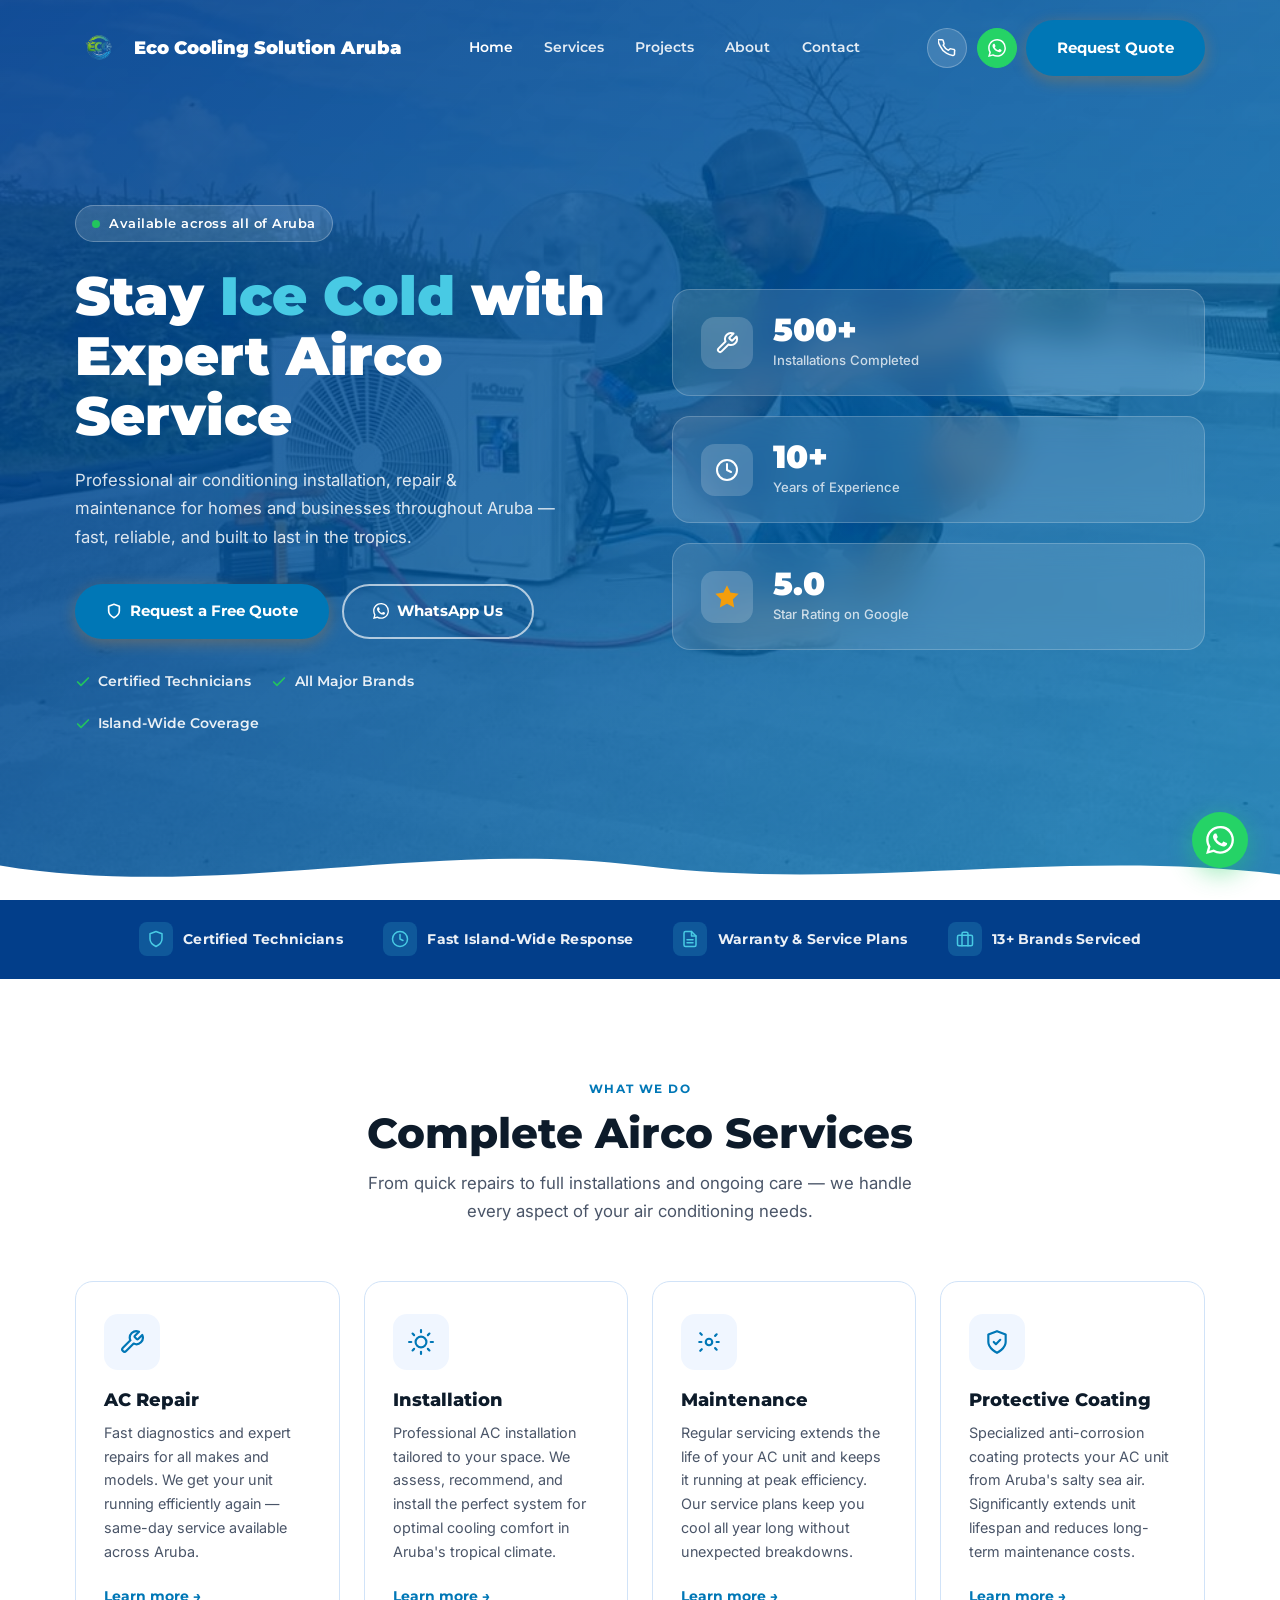
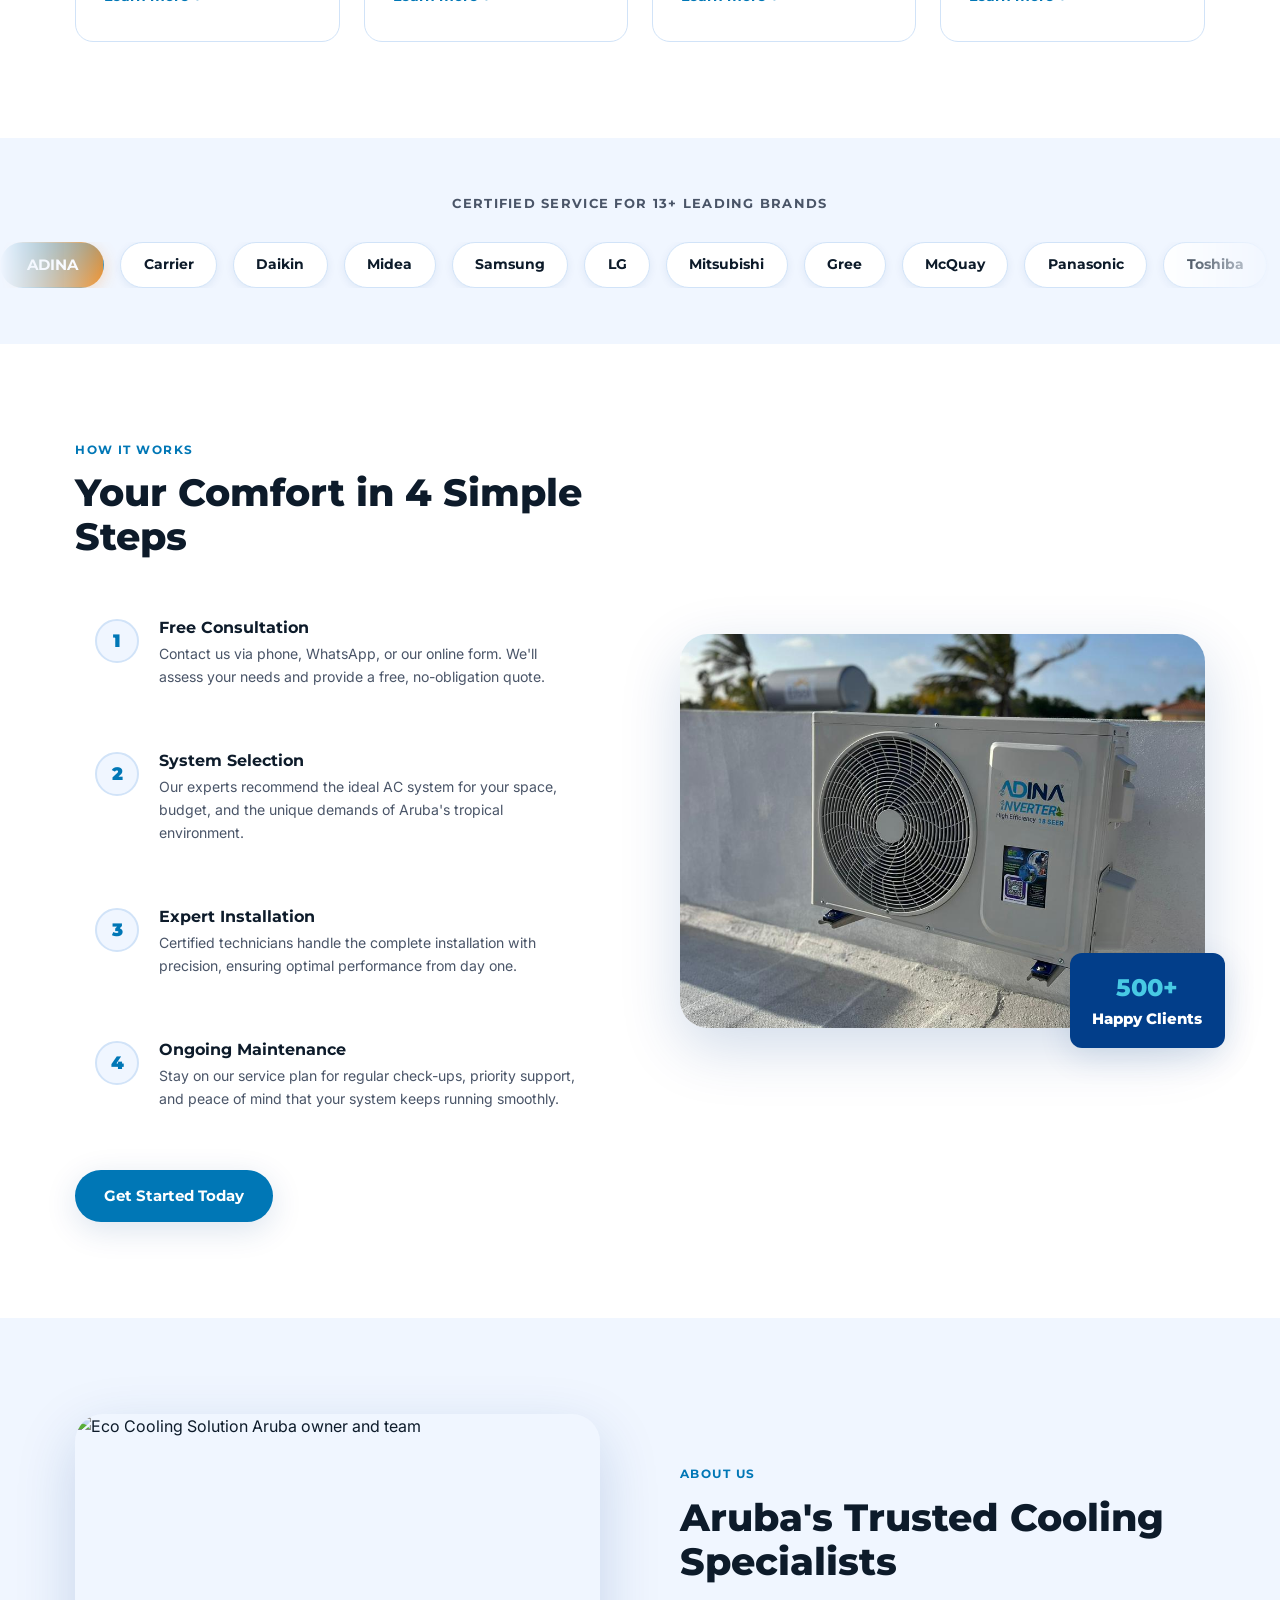
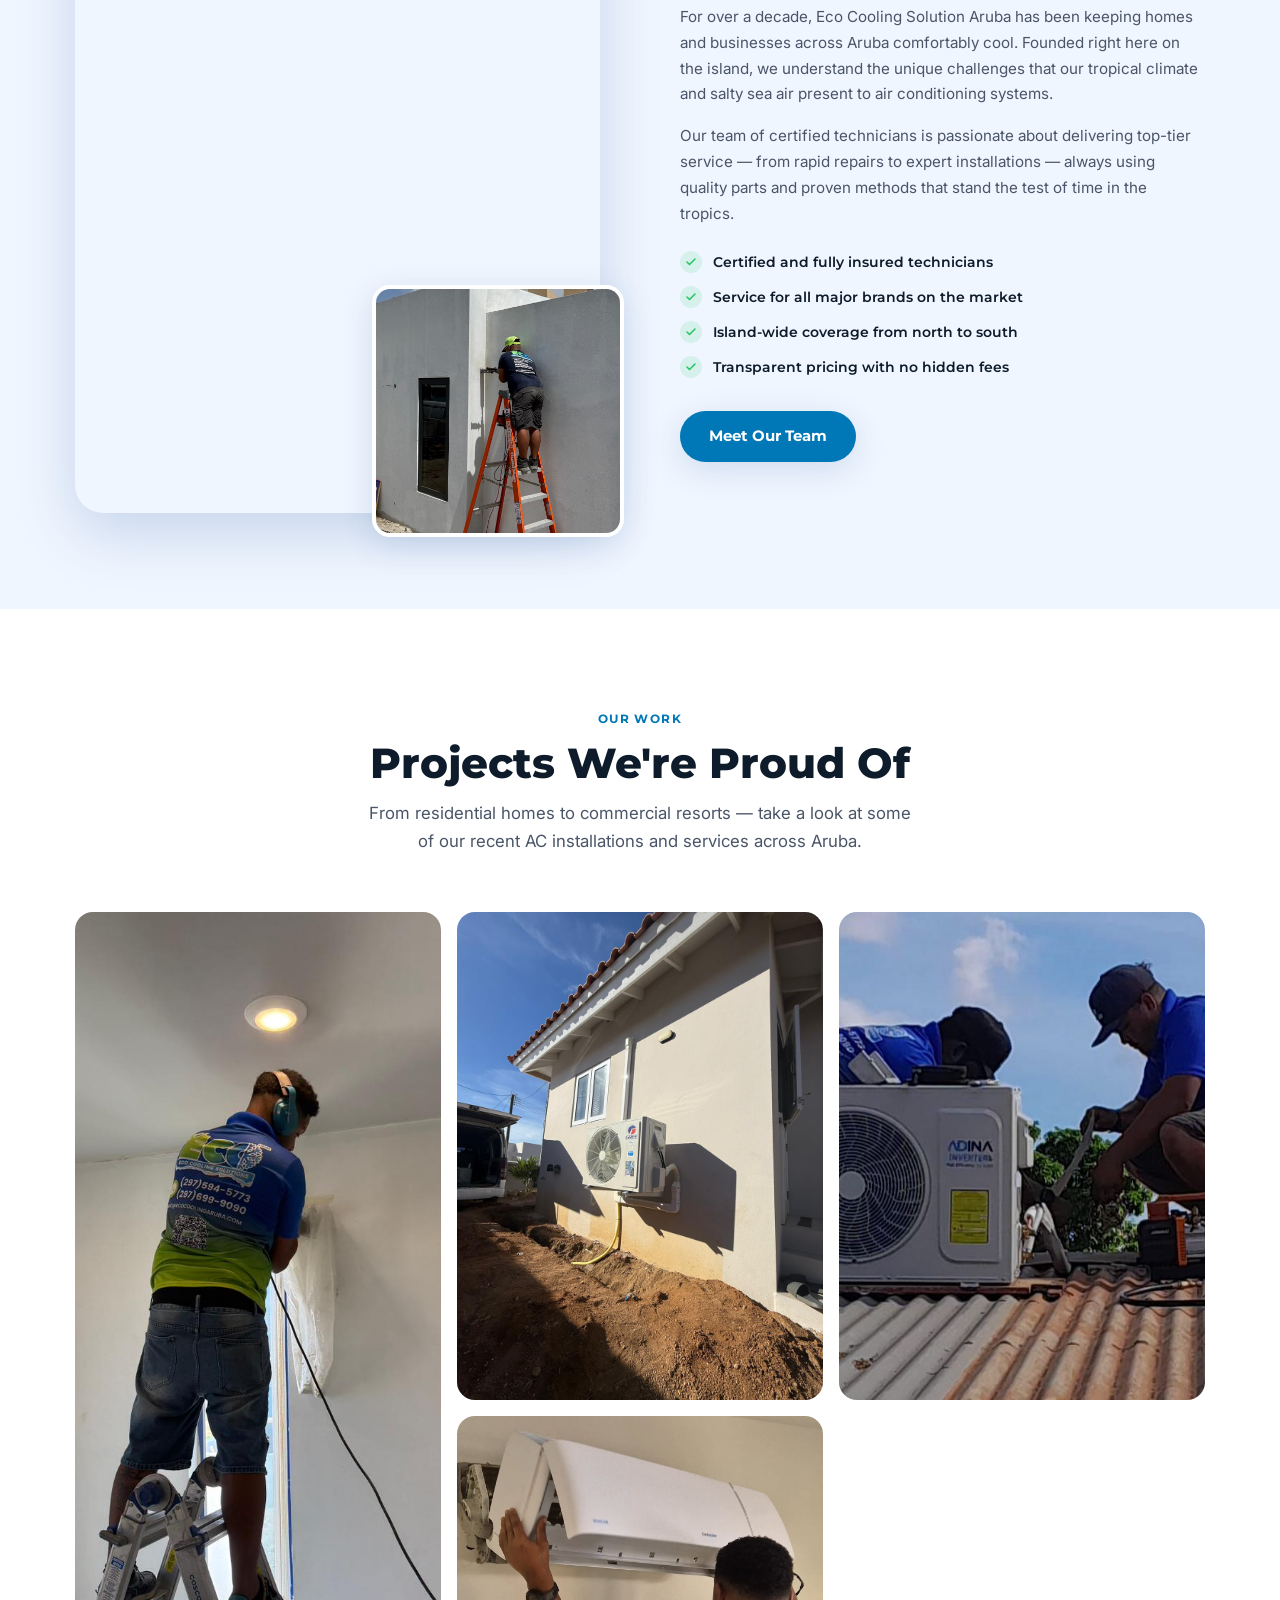
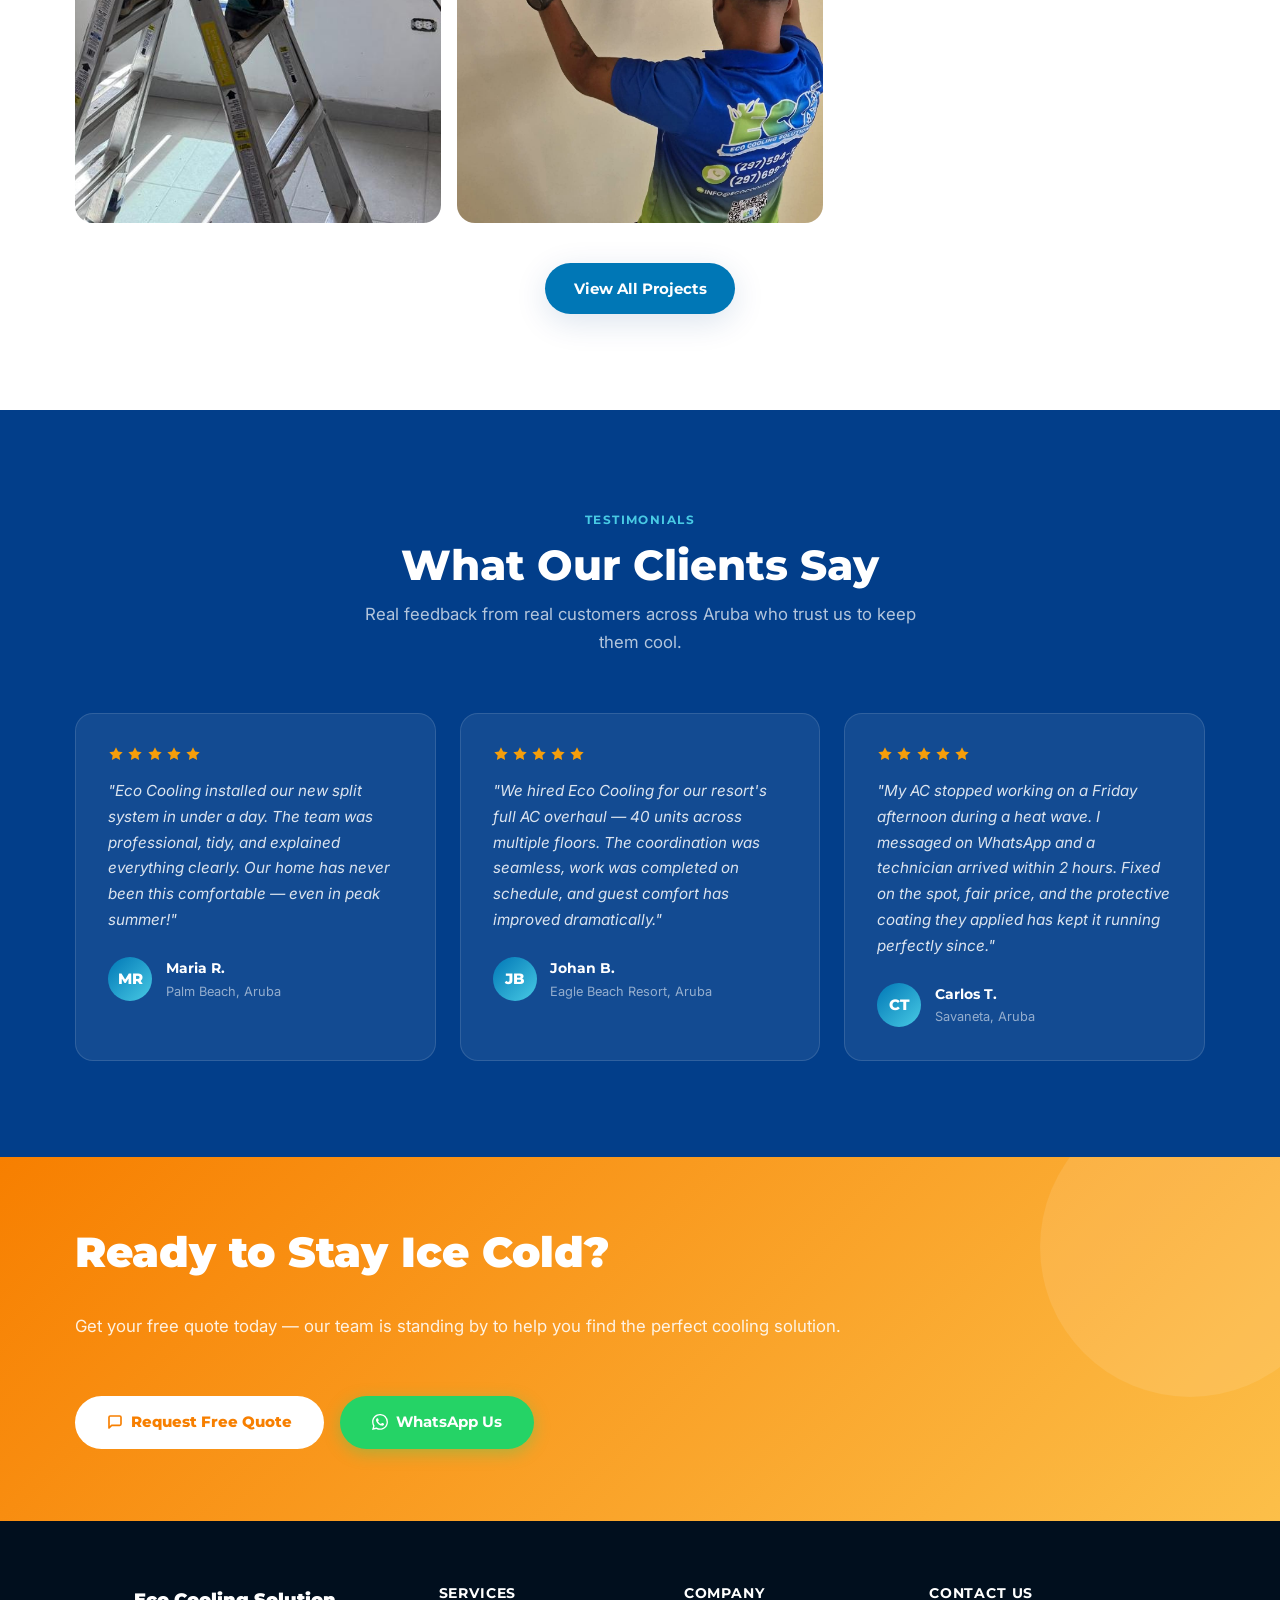
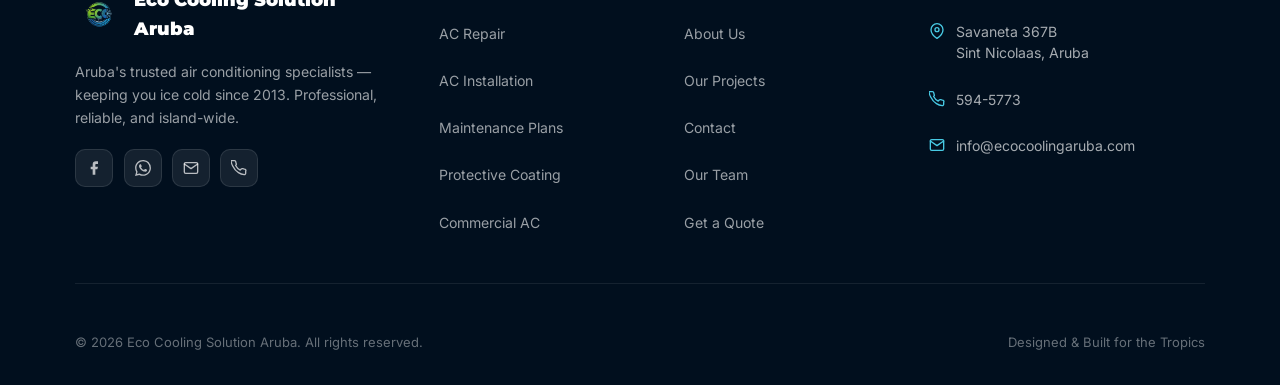
==== commit e2cda088: "Add files via upload" ====
--- a/index.html
+++ b/index.html
@@ -3,7 +3,7 @@
 <head>
   <meta charset="UTF-8" />
   <meta name="viewport" content="width=device-width, initial-scale=1.0" />
-  <title>Eco Cooling Solutions Aruba — Ice Cold Airco Service</title>
+  <title>Eco Cooling Solution Aruba — Ice Cold Airco Service</title>
   <meta name="description" content="Aruba's leading air conditioning specialists. Expert AC repair, installation, maintenance & protective coating." />
   <link rel="stylesheet" href="shared.css" />
   <link rel="preconnect" href="https://fonts.googleapis.com" />
@@ -278,11 +278,15 @@
     }
 
     .logo-icon {
-      width: 42px; height: 42px;
-      background: linear-gradient(135deg, var(--primary-light), var(--primary));
-      border-radius: 10px;
+      width: 48px; height: 48px;
+      border-radius: 50%;
+      overflow: hidden;
       display: flex; align-items: center; justify-content: center;
       flex-shrink: 0;
+    }
+    .logo-icon img {
+      width: 100%; height: 100%;
+      object-fit: contain;
     }
 
     .main-nav {
@@ -301,10 +305,14 @@
       transition: var(--transition);
     }
 
-    .main-nav a:hover,
+    .main-nav a:hover {
+      color: var(--white);
+      background: rgba(255,255,255,.15);
+    }
     .main-nav a.active {
       color: var(--white);
-      background: rgba(255,255,255,.12);
+      background: none;
+      border-bottom: none;
     }
 
     .header-actions {
@@ -708,9 +716,12 @@
     }
     .brand-chip:hover { box-shadow: var(--shadow-md); transform: translateY(-2px); }
     .brand-chip.featured {
-      background: var(--primary);
-      color: var(--white);
-      border-color: var(--primary);
+      background: linear-gradient(135deg, var(--primary), var(--cta));
+      color: var(--white);
+      border-color: transparent;
+      font-size: .95rem;
+      padding: .6rem 1.6rem;
+      box-shadow: 0 4px 16px rgba(247,127,0,.3);
     }
 
     /* ============================================================
@@ -1250,13 +1261,9 @@
       <div class="header-inner">
         <a href="index.html" class="logo">
           <div class="logo-icon">
-            <svg width="22" height="22" viewBox="0 0 24 24" fill="none">
-              <path d="M12 2C6.48 2 2 6.48 2 12s4.48 10 10 10 10-4.48 10-10S17.52 2 12 2z" fill="rgba(255,255,255,.3)"/>
-              <path d="M12 6v6l4 2" stroke="#fff" stroke-width="2" stroke-linecap="round"/>
-              <circle cx="12" cy="12" r="3" fill="#fff"/>
-            </svg>
-          </div>
-          Eco Cooling
+            <img src="ecs-logo.png" alt="Eco Cooling Solution Aruba Logo">
+          </div>
+          Eco Cooling Solution Aruba
         </a>
 
         <nav class="main-nav" aria-label="Primary navigation">
@@ -1274,8 +1281,8 @@
             </svg>
           </a>
           <a href="https://wa.me/2975945773" class="icon-btn wa" aria-label="WhatsApp" target="_blank" rel="noopener">
-            <svg width="17" height="17" viewBox="0 0 24 24" fill="currentColor">
-              <path d="M17.472 14.382c-.297-.149-1.758-.867-2.03-.967-.273-.099-.471-.148-.67.15-.197.297-.767.966-.94 1.164-.173.199-.347.223-.644.075-.297-.15-1.255-.463-2.39-1.475-.883-.788-1.48-1.761-1.653-2.059-.173-.297-.018-.458.13-.606.134-.133.298-.347.446-.52.149-.174.198-.298.298-.497.099-.198.05-.371-.025-.52-.075-.149-.669-1.612-.916-2.207-.242-.579-.487-.5-.669-.51-.173-.008-.371-.01-.57-.01-.198 0-.52.074-.792.372-.272.297-1.04 1.016-1.04 2.479 0 1.462 1.065 2.875 1.213 3.074.149.198 2.096 3.2 5.077 4.487.709.306 1.262.489 1.694.625.712.227 1.36.195 1.871.118.571-.085 1.758-.719 2.006-1.413.248-.694.248-1.289.173-1.413-.074-.124-.272-.198-.57-.347m-5.421 7.403h-.004a9.87 9.87 0 01-5.031-1.378l-.361-.214-3.741.982.998-3.648-.235-.374a9.86 9.86 0 01-1.51-5.26c.001-5.45 4.436-9.884 9.888-9.884 2.64 0 5.122 1.03 6.988 2.898a9.825 9.825 0 012.893 6.994c-.003 5.45-4.437 9.884-9.885 9.884m8.413-18.297A11.815 11.815 0 0012.05 0C5.495 0 .16 5.335.157 11.892c0 2.096.547 4.142 1.588 5.945L.057 24l6.305-1.654a11.882 11.882 0 005.683 1.448h.005c6.554 0 11.89-5.335 11.893-11.893A11.821 11.821 0 0020.885 3.49"/>
+            <svg width="18" height="18" viewBox="0 0 24 24" fill="#fff">
+              <path d="M17.472 14.382c-.297-.149-1.758-.867-2.03-.967-.273-.099-.471-.148-.67.15-.197.297-.767.966-.94 1.164-.173.199-.347.223-.644.075-.297-.15-1.255-.463-2.39-1.475-.883-.788-1.48-1.761-1.653-2.059-.173-.297-.018-.458.13-.606.134-.133.298-.347.446-.52.149-.174.198-.298.298-.497.099-.198.05-.371-.025-.52-.075-.149-.669-1.612-.916-2.207-.242-.579-.487-.5-.669-.51-.173-.008-.371-.01-.57-.01-.198 0-.52.074-.792.372-.272.297-1.04 1.016-1.04 2.479 0 1.462 1.065 2.875 1.213 3.074.149.198 2.096 3.2 5.077 4.487.709.306 1.262.489 1.694.625.712.227 1.36.195 1.871.118.571-.085 1.758-.719 2.006-1.413.248-.694.248-1.289.173-1.413-.074-.124-.272-.198-.57-.347zM12.05 21.785h-.004a9.87 9.87 0 01-5.031-1.378l-.361-.214-3.741.982.998-3.648-.235-.374a9.86 9.86 0 01-1.51-5.26c.001-5.45 4.436-9.884 9.888-9.884 2.64 0 5.122 1.03 6.988 2.898a9.825 9.825 0 012.893 6.994c-.003 5.45-4.437 9.884-9.885 9.884zM20.885 3.488A11.815 11.815 0 0012.05 0C5.495 0 .16 5.335.157 11.892c0 2.096.547 4.142 1.588 5.945L.057 24l6.305-1.654a11.882 11.882 0 005.683 1.448h.005c6.554 0 11.89-5.335 11.893-11.893a11.821 11.821 0 00-3.48-8.413z"/>
             </svg>
           </a>
           <a href="contact.html" class="btn-primary">Request Quote</a>
@@ -1322,7 +1329,7 @@
               Request a Free Quote
             </a>
             <a href="https://wa.me/2975945773" class="btn-outline" target="_blank" rel="noopener">
-              <svg width="16" height="16" viewBox="0 0 24 24" fill="currentColor"><path d="M17.472 14.382c-.297-.149-1.758-.867-2.03-.967-.273-.099-.471-.148-.67.15-.197.297-.767.966-.94 1.164-.173.199-.347.223-.644.075-.297-.15-1.255-.463-2.39-1.475-.883-.788-1.48-1.761-1.653-2.059-.173-.297-.018-.458.13-.606.134-.133.298-.347.446-.52.149-.174.198-.298.298-.497.099-.198.05-.371-.025-.52-.075-.149-.669-1.612-.916-2.207-.242-.579-.487-.5-.669-.51-.173-.008-.371-.01-.57-.01-.198 0-.52.074-.792.372-.272.297-1.04 1.016-1.04 2.479 0 1.462 1.065 2.875 1.213 3.074.149.198 2.096 3.2 5.077 4.487.709.306 1.262.489 1.694.625.712.227 1.36.195 1.871.118.571-.085 1.758-.719 2.006-1.413.248-.694.248-1.289.173-1.413-.074-.124-.272-.198-.57-.347m-5.421 7.403h-.004a9.87 9.87 0 01-5.031-1.378l-.361-.214-3.741.982.998-3.648-.235-.374a9.86 9.86 0 01-1.51-5.26c.001-5.45 4.436-9.884 9.888-9.884 2.64 0 5.122 1.03 6.988 2.898a9.825 9.825 0 012.893 6.994c-.003 5.45-4.437 9.884-9.885 9.884m8.413-18.297A11.815 11.815 0 0012.05 0C5.495 0 .16 5.335.157 11.892c0 2.096.547 4.142 1.588 5.945L.057 24l6.305-1.654a11.882 11.882 0 005.683 1.448h.005c6.554 0 11.89-5.335 11.893-11.893A11.821 11.821 0 0020.885 3.49"/></svg>
+              <svg width="16" height="16" viewBox="0 0 24 24" fill="currentColor"><path d="M17.472 14.382c-.297-.149-1.758-.867-2.03-.967-.273-.099-.471-.148-.67.15-.197.297-.767.966-.94 1.164-.173.199-.347.223-.644.075-.297-.15-1.255-.463-2.39-1.475-.883-.788-1.48-1.761-1.653-2.059-.173-.297-.018-.458.13-.606.134-.133.298-.347.446-.52.149-.174.198-.298.298-.497.099-.198.05-.371-.025-.52-.075-.149-.669-1.612-.916-2.207-.242-.579-.487-.5-.669-.51-.173-.008-.371-.01-.57-.01-.198 0-.52.074-.792.372-.272.297-1.04 1.016-1.04 2.479 0 1.462 1.065 2.875 1.213 3.074.149.198 2.096 3.2 5.077 4.487.709.306 1.262.489 1.694.625.712.227 1.36.195 1.871.118.571-.085 1.758-.719 2.006-1.413.248-.694.248-1.289.173-1.413-.074-.124-.272-.198-.57-.347zM12.05 21.785h-.004a9.87 9.87 0 01-5.031-1.378l-.361-.214-3.741.982.998-3.648-.235-.374a9.86 9.86 0 01-1.51-5.26c.001-5.45 4.436-9.884 9.888-9.884 2.64 0 5.122 1.03 6.988 2.898a9.825 9.825 0 012.893 6.994c-.003 5.45-4.437 9.884-9.885 9.884zM20.885 3.488A11.815 11.815 0 0012.05 0C5.495 0 .16 5.335.157 11.892c0 2.096.547 4.142 1.588 5.945L.057 24l6.305-1.654a11.882 11.882 0 005.683 1.448h.005c6.554 0 11.89-5.335 11.893-11.893a11.821 11.821 0 00-3.48-8.413z"/></svg>
               WhatsApp Us
             </a>
           </div>
@@ -1591,14 +1598,14 @@
       <div class="about-inner">
         <!-- Image left -->
         <div class="about-img-wrap reveal">
-          <img src="owner.jpg.png" alt="Eco Cooling Solutions owner and team" class="about-main-img" loading="lazy" />
+          <img src="owner.jpg.png" alt="Eco Cooling Solution Aruba owner and team" class="about-main-img" loading="lazy" />
           <img src="eco 3.jpeg" alt="AC service in action" class="about-accent-img" loading="lazy" />
         </div>
         <!-- Text right -->
         <div class="about-right reveal">
           <span class="section-label">About Us</span>
           <h2 id="about-heading">Aruba's Trusted Cooling Specialists</h2>
-          <p>For over a decade, Eco Cooling Solutions has been keeping homes and businesses across Aruba comfortably cool. Founded right here on the island, we understand the unique challenges that our tropical climate and salty sea air present to air conditioning systems.</p>
+          <p>For over a decade, Eco Cooling Solution Aruba has been keeping homes and businesses across Aruba comfortably cool. Founded right here on the island, we understand the unique challenges that our tropical climate and salty sea air present to air conditioning systems.</p>
           <p>Our team of certified technicians is passionate about delivering top-tier service — from rapid repairs to expert installations — always using quality parts and proven methods that stand the test of time in the tropics.</p>
           <ul class="about-checklist">
             <li>
@@ -1744,11 +1751,11 @@
         <p>Get your free quote today — our team is standing by to help you find the perfect cooling solution.</p>
         <div class="cta-band-btns">
           <a href="contact.html" class="btn-white-solid">
-            <svg width="16" height="16" viewBox="0 0 24 24" fill="none" stroke="currentColor" stroke-width="2.5" stroke-linecap="round" stroke-linejoin="round"><path d="M12 22s8-4 8-10V5l-8-3-8 3v7c0 6 8 10 8 10z"/></svg>
+            <svg width="16" height="16" viewBox="0 0 24 24" fill="none" stroke="currentColor" stroke-width="2.5" stroke-linecap="round" stroke-linejoin="round"><path d="M21 15a2 2 0 01-2 2H7l-4 4V5a2 2 0 012-2h14a2 2 0 012 2z"/></svg>
             Request Free Quote
           </a>
           <a href="https://wa.me/2975945773" class="btn-wa" target="_blank" rel="noopener">
-            <svg width="16" height="16" viewBox="0 0 24 24" fill="currentColor"><path d="M17.472 14.382c-.297-.149-1.758-.867-2.03-.967-.273-.099-.471-.148-.67.15-.197.297-.767.966-.94 1.164-.173.199-.347.223-.644.075-.297-.15-1.255-.463-2.39-1.475-.883-.788-1.48-1.761-1.653-2.059-.173-.297-.018-.458.13-.606.134-.133.298-.347.446-.52.149-.174.198-.298.298-.497.099-.198.05-.371-.025-.52-.075-.149-.669-1.612-.916-2.207-.242-.579-.487-.5-.669-.51-.173-.008-.371-.01-.57-.01-.198 0-.52.074-.792.372-.272.297-1.04 1.016-1.04 2.479 0 1.462 1.065 2.875 1.213 3.074.149.198 2.096 3.2 5.077 4.487.709.306 1.262.489 1.694.625.712.227 1.36.195 1.871.118.571-.085 1.758-.719 2.006-1.413.248-.694.248-1.289.173-1.413-.074-.124-.272-.198-.57-.347m-5.421 7.403h-.004a9.87 9.87 0 01-5.031-1.378l-.361-.214-3.741.982.998-3.648-.235-.374a9.86 9.86 0 01-1.51-5.26c.001-5.45 4.436-9.884 9.888-9.884 2.64 0 5.122 1.03 6.988 2.898a9.825 9.825 0 012.893 6.994c-.003 5.45-4.437 9.884-9.885 9.884m8.413-18.297A11.815 11.815 0 0012.05 0C5.495 0 .16 5.335.157 11.892c0 2.096.547 4.142 1.588 5.945L.057 24l6.305-1.654a11.882 11.882 0 005.683 1.448h.005c6.554 0 11.89-5.335 11.893-11.893A11.821 11.821 0 0020.885 3.49"/></svg>
+            <svg width="16" height="16" viewBox="0 0 24 24" fill="currentColor"><path d="M17.472 14.382c-.297-.149-1.758-.867-2.03-.967-.273-.099-.471-.148-.67.15-.197.297-.767.966-.94 1.164-.173.199-.347.223-.644.075-.297-.15-1.255-.463-2.39-1.475-.883-.788-1.48-1.761-1.653-2.059-.173-.297-.018-.458.13-.606.134-.133.298-.347.446-.52.149-.174.198-.298.298-.497.099-.198.05-.371-.025-.52-.075-.149-.669-1.612-.916-2.207-.242-.579-.487-.5-.669-.51-.173-.008-.371-.01-.57-.01-.198 0-.52.074-.792.372-.272.297-1.04 1.016-1.04 2.479 0 1.462 1.065 2.875 1.213 3.074.149.198 2.096 3.2 5.077 4.487.709.306 1.262.489 1.694.625.712.227 1.36.195 1.871.118.571-.085 1.758-.719 2.006-1.413.248-.694.248-1.289.173-1.413-.074-.124-.272-.198-.57-.347zM12.05 21.785h-.004a9.87 9.87 0 01-5.031-1.378l-.361-.214-3.741.982.998-3.648-.235-.374a9.86 9.86 0 01-1.51-5.26c.001-5.45 4.436-9.884 9.888-9.884 2.64 0 5.122 1.03 6.988 2.898a9.825 9.825 0 012.893 6.994c-.003 5.45-4.437 9.884-9.885 9.884zM20.885 3.488A11.815 11.815 0 0012.05 0C5.495 0 .16 5.335.157 11.892c0 2.096.547 4.142 1.588 5.945L.057 24l6.305-1.654a11.882 11.882 0 005.683 1.448h.005c6.554 0 11.89-5.335 11.893-11.893a11.821 11.821 0 00-3.48-8.413z"/></svg>
             WhatsApp Us
           </a>
         </div>
@@ -1764,12 +1771,9 @@
         <div class="footer-brand">
           <a href="index.html" class="logo">
             <div class="logo-icon">
-              <svg width="22" height="22" viewBox="0 0 24 24" fill="none">
-                <path d="M12 2C6.48 2 2 6.48 2 12s4.48 10 10 10 10-4.48 10-10S17.52 2 12 2z" fill="rgba(255,255,255,.3)"/>
-                <circle cx="12" cy="12" r="3" fill="#fff"/>
-              </svg>
+              <img src="ecs-logo.png" alt="Eco Cooling Solution Aruba Logo">
             </div>
-            Eco Cooling
+            Eco Cooling Solution Aruba
           </a>
           <p>Aruba's trusted air conditioning specialists — keeping you ice cold since 2013. Professional, reliable, and island-wide.</p>
           <div class="social-links">
@@ -1777,7 +1781,7 @@
               <svg width="16" height="16" viewBox="0 0 24 24" fill="currentColor"><path d="M18 2h-3a5 5 0 00-5 5v3H7v4h3v8h4v-8h3l1-4h-4V7a1 1 0 011-1h3z"/></svg>
             </a>
             <a href="https://wa.me/2975945773" class="social-link" aria-label="WhatsApp" target="_blank" rel="noopener">
-              <svg width="16" height="16" viewBox="0 0 24 24" fill="currentColor"><path d="M17.472 14.382c-.297-.149-1.758-.867-2.03-.967-.273-.099-.471-.148-.67.15-.197.297-.767.966-.94 1.164-.173.199-.347.223-.644.075-.297-.15-1.255-.463-2.39-1.475-.883-.788-1.48-1.761-1.653-2.059-.173-.297-.018-.458.13-.606.134-.133.298-.347.446-.52.149-.174.198-.298.298-.497.099-.198.05-.371-.025-.52-.075-.149-.669-1.612-.916-2.207-.242-.579-.487-.5-.669-.51-.173-.008-.371-.01-.57-.01-.198 0-.52.074-.792.372-.272.297-1.04 1.016-1.04 2.479 0 1.462 1.065 2.875 1.213 3.074.149.198 2.096 3.2 5.077 4.487.709.306 1.262.489 1.694.625.712.227 1.36.195 1.871.118.571-.085 1.758-.719 2.006-1.413.248-.694.248-1.289.173-1.413-.074-.124-.272-.198-.57-.347m-5.421 7.403h-.004a9.87 9.87 0 01-5.031-1.378l-.361-.214-3.741.982.998-3.648-.235-.374a9.86 9.86 0 01-1.51-5.26c.001-5.45 4.436-9.884 9.888-9.884 2.64 0 5.122 1.03 6.988 2.898a9.825 9.825 0 012.893 6.994c-.003 5.45-4.437 9.884-9.885 9.884m8.413-18.297A11.815 11.815 0 0012.05 0C5.495 0 .16 5.335.157 11.892c0 2.096.547 4.142 1.588 5.945L.057 24l6.305-1.654a11.882 11.882 0 005.683 1.448h.005c6.554 0 11.89-5.335 11.893-11.893A11.821 11.821 0 0020.885 3.49"/></svg>
+              <svg width="16" height="16" viewBox="0 0 24 24" fill="currentColor"><path d="M17.472 14.382c-.297-.149-1.758-.867-2.03-.967-.273-.099-.471-.148-.67.15-.197.297-.767.966-.94 1.164-.173.199-.347.223-.644.075-.297-.15-1.255-.463-2.39-1.475-.883-.788-1.48-1.761-1.653-2.059-.173-.297-.018-.458.13-.606.134-.133.298-.347.446-.52.149-.174.198-.298.298-.497.099-.198.05-.371-.025-.52-.075-.149-.669-1.612-.916-2.207-.242-.579-.487-.5-.669-.51-.173-.008-.371-.01-.57-.01-.198 0-.52.074-.792.372-.272.297-1.04 1.016-1.04 2.479 0 1.462 1.065 2.875 1.213 3.074.149.198 2.096 3.2 5.077 4.487.709.306 1.262.489 1.694.625.712.227 1.36.195 1.871.118.571-.085 1.758-.719 2.006-1.413.248-.694.248-1.289.173-1.413-.074-.124-.272-.198-.57-.347zM12.05 21.785h-.004a9.87 9.87 0 01-5.031-1.378l-.361-.214-3.741.982.998-3.648-.235-.374a9.86 9.86 0 01-1.51-5.26c.001-5.45 4.436-9.884 9.888-9.884 2.64 0 5.122 1.03 6.988 2.898a9.825 9.825 0 012.893 6.994c-.003 5.45-4.437 9.884-9.885 9.884zM20.885 3.488A11.815 11.815 0 0012.05 0C5.495 0 .16 5.335.157 11.892c0 2.096.547 4.142 1.588 5.945L.057 24l6.305-1.654a11.882 11.882 0 005.683 1.448h.005c6.554 0 11.89-5.335 11.893-11.893a11.821 11.821 0 00-3.48-8.413z"/></svg>
             </a>
             <a href="mailto:info@ecocoolingaruba.com" class="social-link" aria-label="Email">
               <svg width="16" height="16" viewBox="0 0 24 24" fill="none" stroke="currentColor" stroke-width="2" stroke-linecap="round" stroke-linejoin="round"><path d="M4 4h16c1.1 0 2 .9 2 2v12c0 1.1-.9 2-2 2H4c-1.1 0-2-.9-2-2V6c0-1.1.9-2 2-2z"/><polyline points="22,6 12,13 2,6"/></svg>
@@ -1833,7 +1837,7 @@
       </div>
 
       <div class="footer-bottom">
-        <p>&copy; 2026 Eco Cooling Solutions Aruba. All rights reserved.</p>
+        <p>&copy; 2026 Eco Cooling Solution Aruba. All rights reserved.</p>
         <p>Designed &amp; Built for the Tropics</p>
       </div>
     </div>
@@ -1842,7 +1846,7 @@
   <!-- ===================== WA FLOAT ===================== -->
   <a href="https://wa.me/2975945773" class="wa-float" aria-label="Chat on WhatsApp" target="_blank" rel="noopener">
     <svg width="28" height="28" viewBox="0 0 24 24" fill="#fff">
-      <path d="M17.472 14.382c-.297-.149-1.758-.867-2.03-.967-.273-.099-.471-.148-.67.15-.197.297-.767.966-.94 1.164-.173.199-.347.223-.644.075-.297-.15-1.255-.463-2.39-1.475-.883-.788-1.48-1.761-1.653-2.059-.173-.297-.018-.458.13-.606.134-.133.298-.347.446-.52.149-.174.198-.298.298-.497.099-.198.05-.371-.025-.52-.075-.149-.669-1.612-.916-2.207-.242-.579-.487-.5-.669-.51-.173-.008-.371-.01-.57-.01-.198 0-.52.074-.792.372-.272.297-1.04 1.016-1.04 2.479 0 1.462 1.065 2.875 1.213 3.074.149.198 2.096 3.2 5.077 4.487.709.306 1.262.489 1.694.625.712.227 1.36.195 1.871.118.571-.085 1.758-.719 2.006-1.413.248-.694.248-1.289.173-1.413-.074-.124-.272-.198-.57-.347m-5.421 7.403h-.004a9.87 9.87 0 01-5.031-1.378l-.361-.214-3.741.982.998-3.648-.235-.374a9.86 9.86 0 01-1.51-5.26c.001-5.45 4.436-9.884 9.888-9.884 2.64 0 5.122 1.03 6.988 2.898a9.825 9.825 0 012.893 6.994c-.003 5.45-4.437 9.884-9.885 9.884m8.413-18.297A11.815 11.815 0 0012.05 0C5.495 0 .16 5.335.157 11.892c0 2.096.547 4.142 1.588 5.945L.057 24l6.305-1.654a11.882 11.882 0 005.683 1.448h.005c6.554 0 11.89-5.335 11.893-11.893A11.821 11.821 0 0020.885 3.49"/>
+      <path d="M17.472 14.382c-.297-.149-1.758-.867-2.03-.967-.273-.099-.471-.148-.67.15-.197.297-.767.966-.94 1.164-.173.199-.347.223-.644.075-.297-.15-1.255-.463-2.39-1.475-.883-.788-1.48-1.761-1.653-2.059-.173-.297-.018-.458.13-.606.134-.133.298-.347.446-.52.149-.174.198-.298.298-.497.099-.198.05-.371-.025-.52-.075-.149-.669-1.612-.916-2.207-.242-.579-.487-.5-.669-.51-.173-.008-.371-.01-.57-.01-.198 0-.52.074-.792.372-.272.297-1.04 1.016-1.04 2.479 0 1.462 1.065 2.875 1.213 3.074.149.198 2.096 3.2 5.077 4.487.709.306 1.262.489 1.694.625.712.227 1.36.195 1.871.118.571-.085 1.758-.719 2.006-1.413.248-.694.248-1.289.173-1.413-.074-.124-.272-.198-.57-.347zM12.05 21.785h-.004a9.87 9.87 0 01-5.031-1.378l-.361-.214-3.741.982.998-3.648-.235-.374a9.86 9.86 0 01-1.51-5.26c.001-5.45 4.436-9.884 9.888-9.884 2.64 0 5.122 1.03 6.988 2.898a9.825 9.825 0 012.893 6.994c-.003 5.45-4.437 9.884-9.885 9.884zM20.885 3.488A11.815 11.815 0 0012.05 0C5.495 0 .16 5.335.157 11.892c0 2.096.547 4.142 1.588 5.945L.057 24l6.305-1.654a11.882 11.882 0 005.683 1.448h.005c6.554 0 11.89-5.335 11.893-11.893a11.821 11.821 0 00-3.48-8.413z"/>
     </svg>
   </a>
 
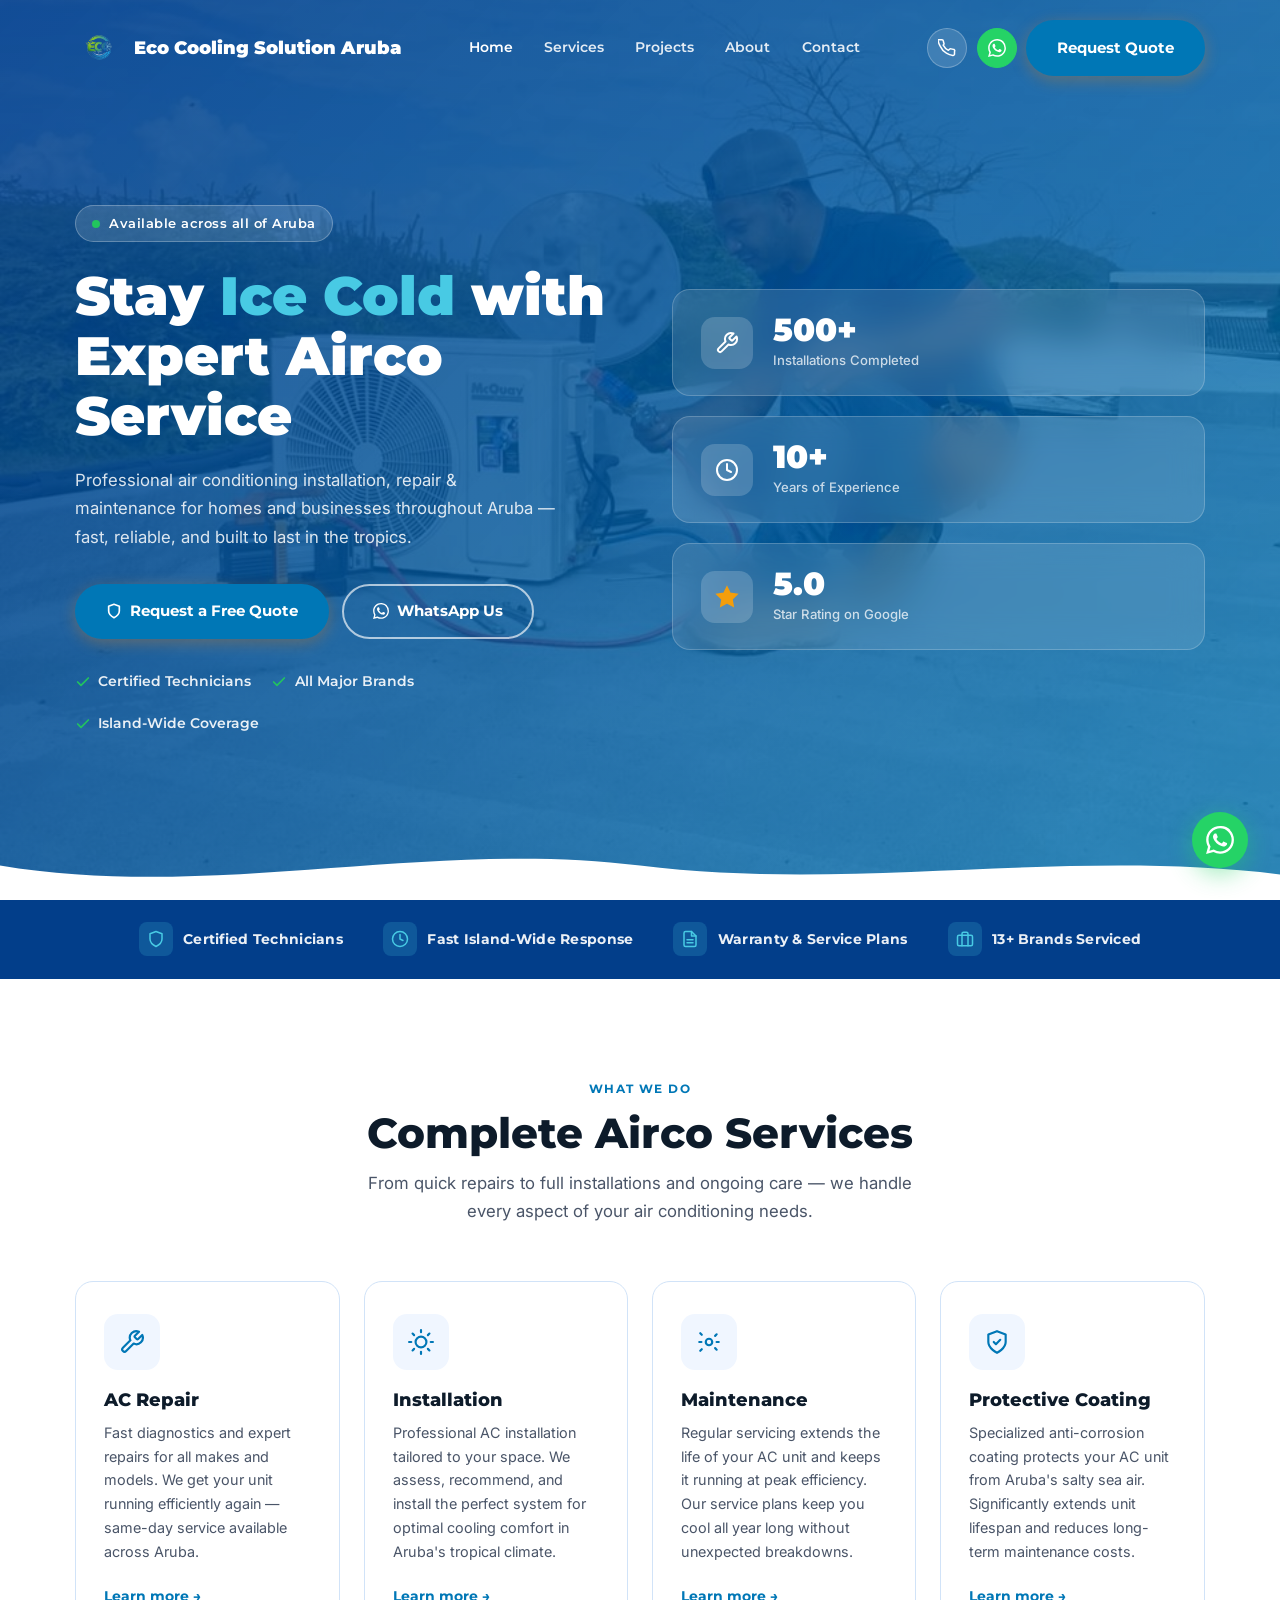
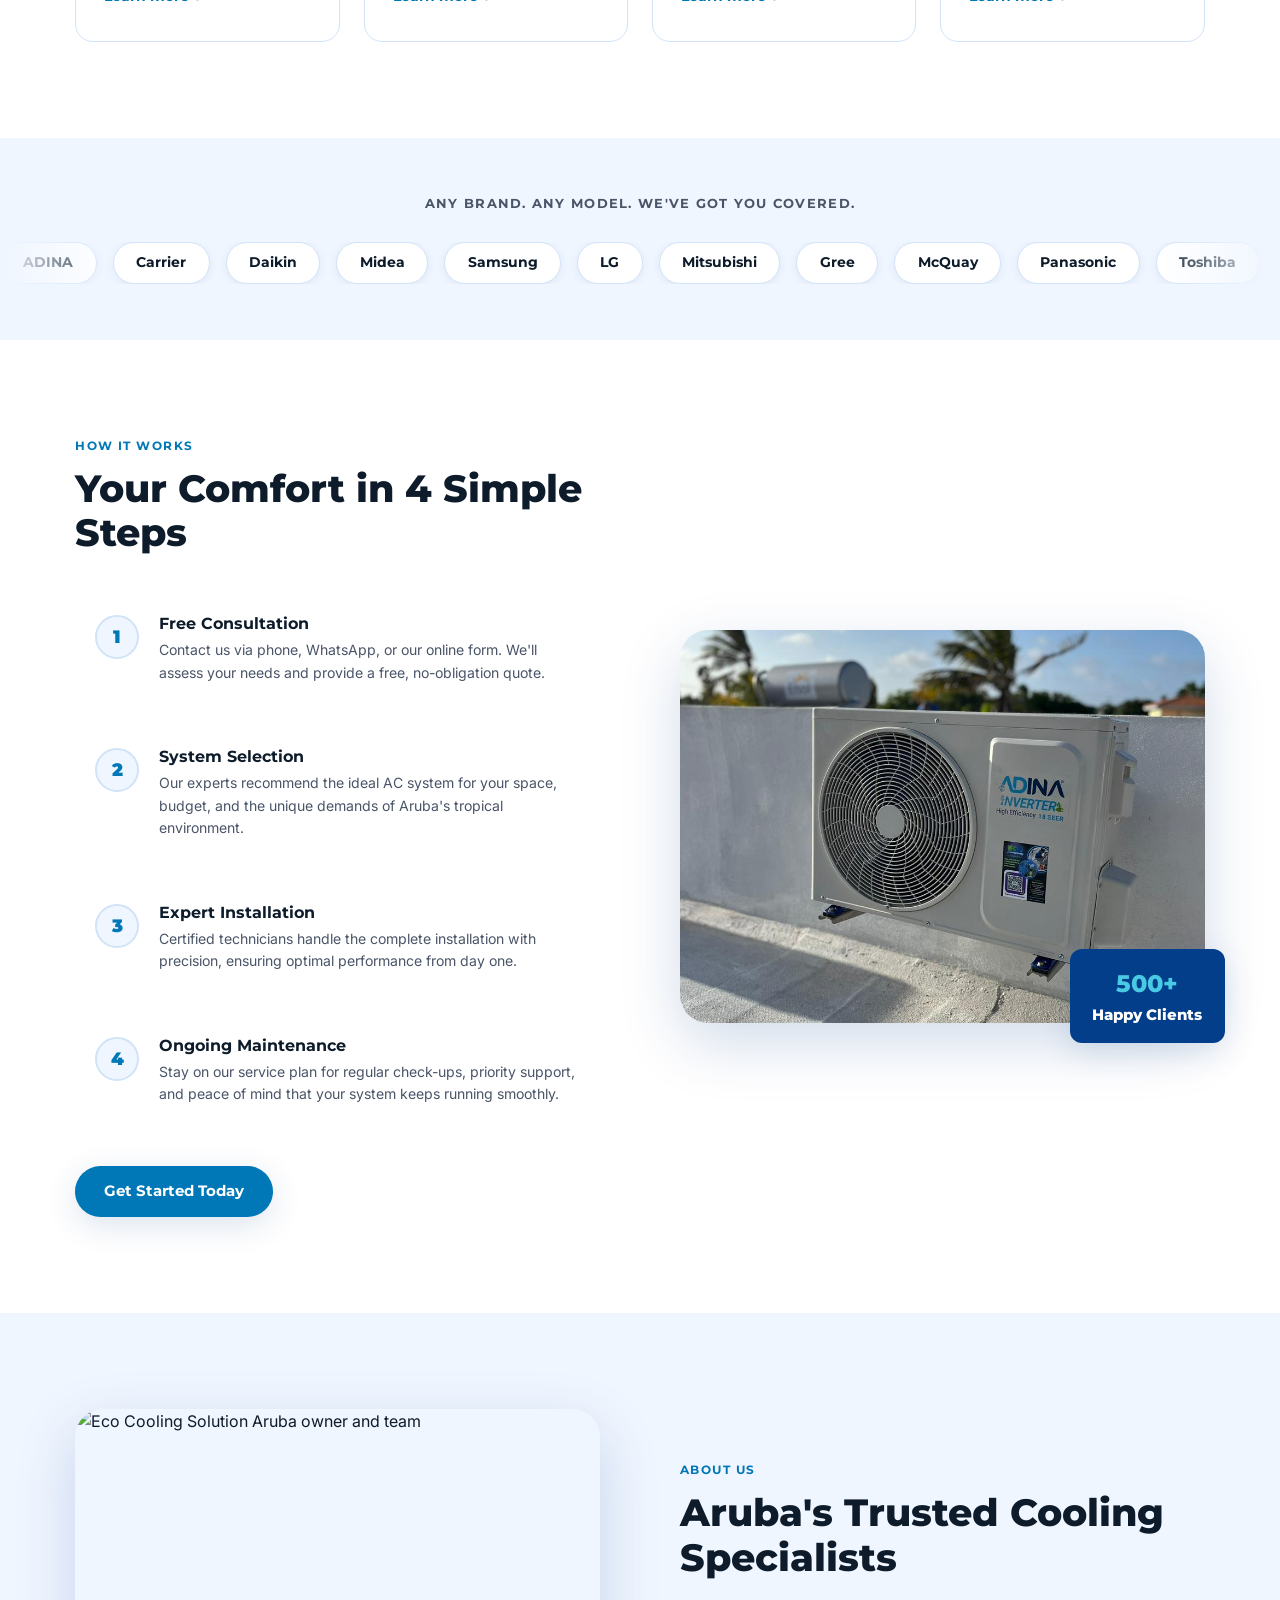
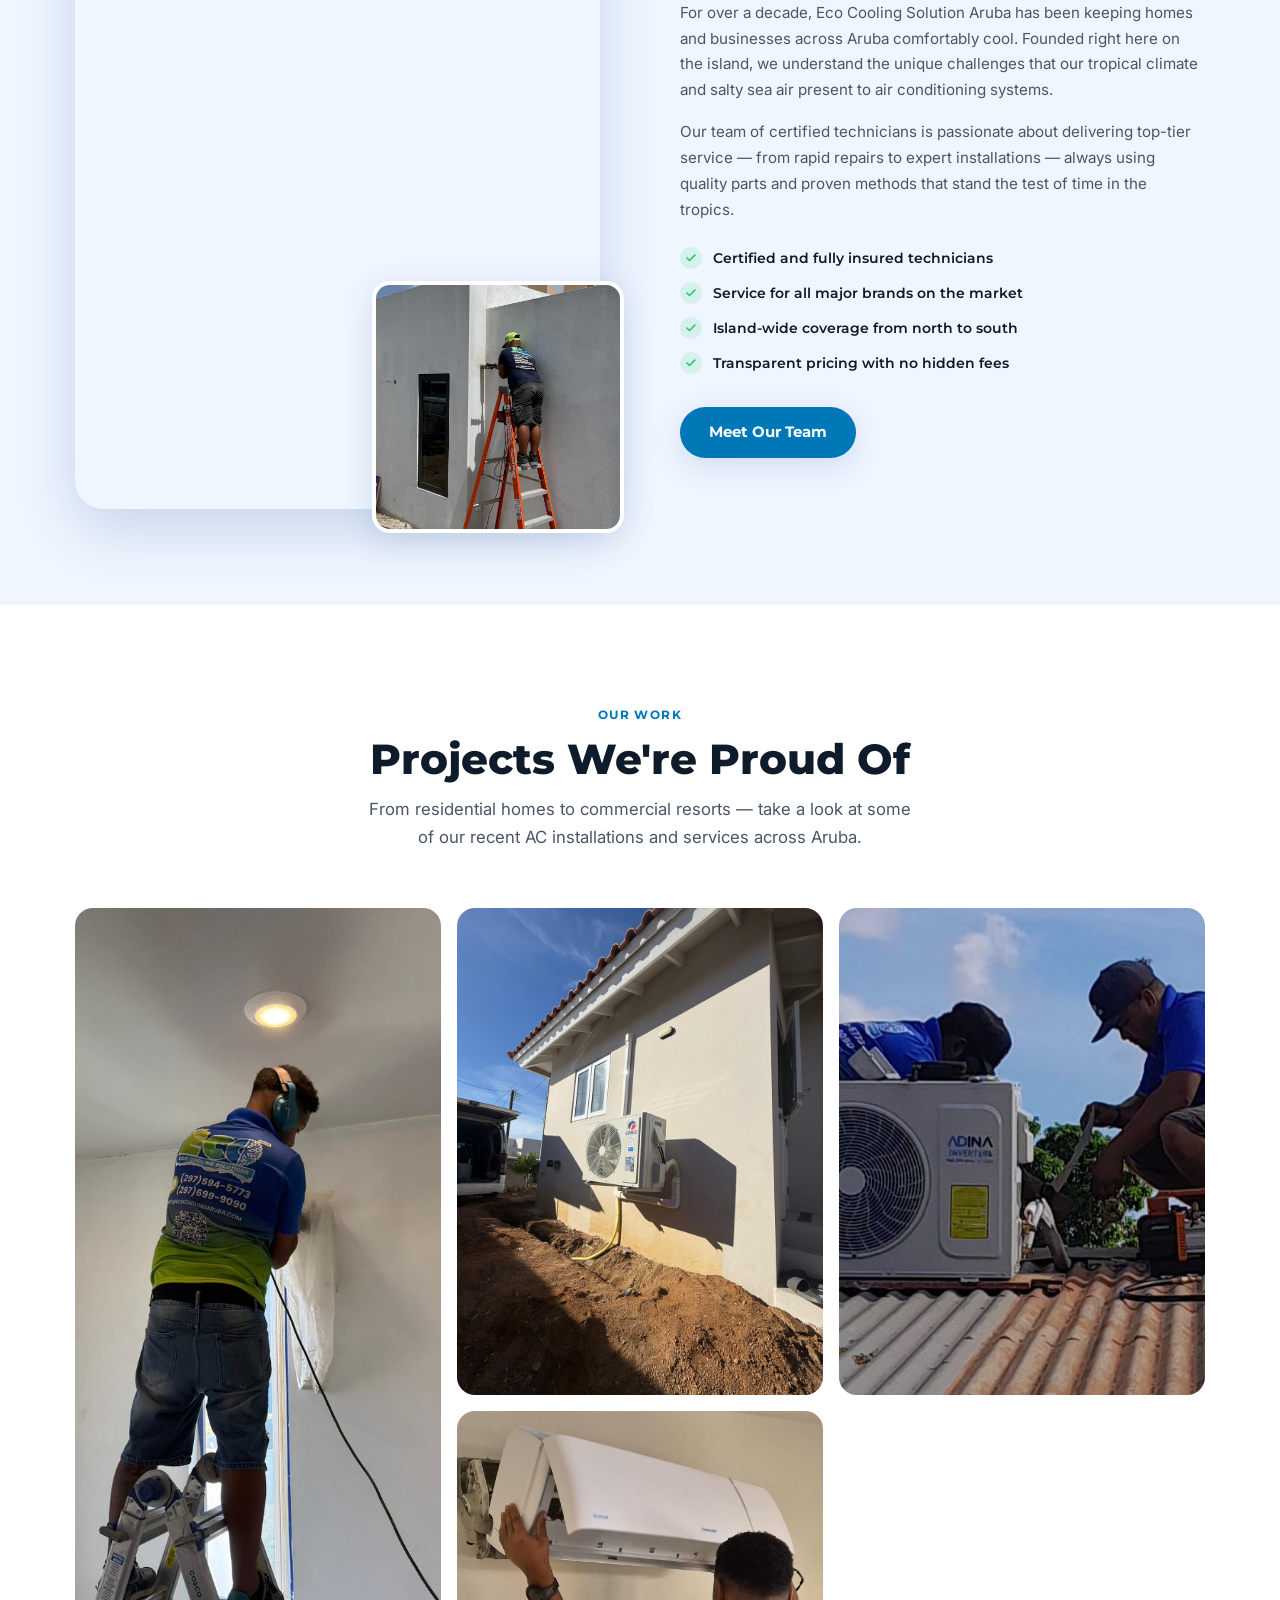
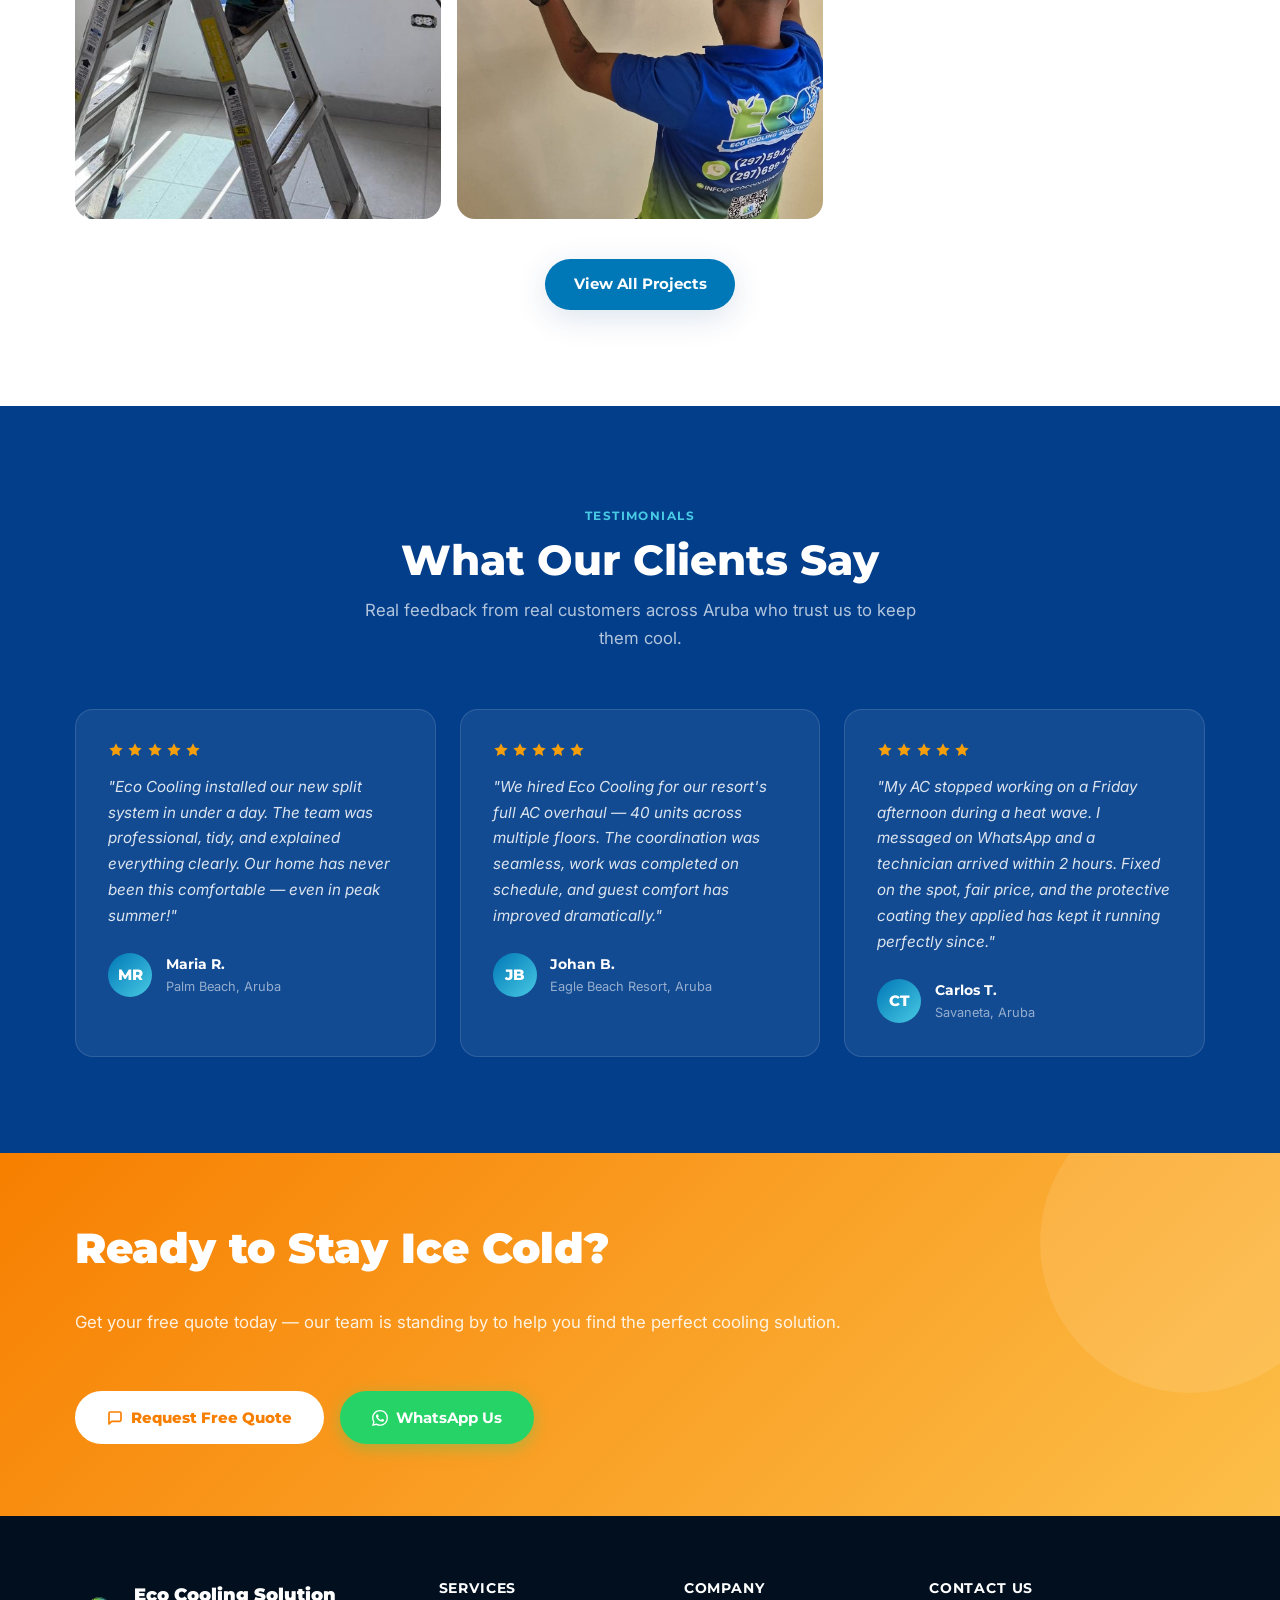
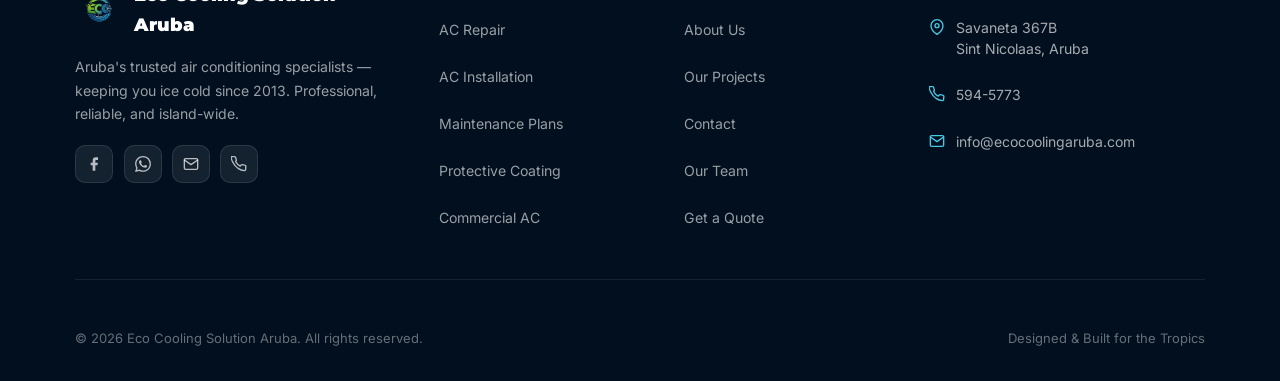
==== commit e3b54c6f: "Add files via upload" ====
--- a/index.html
+++ b/index.html
@@ -1192,30 +1192,63 @@
     /* ============================================================
        RESPONSIVE
     ============================================================ */
+    /* ---- Tablet ---- */
     @media (max-width: 1024px) {
       .services-grid { grid-template-columns: repeat(2, 1fr); }
       .testi-grid { grid-template-columns: repeat(2, 1fr); }
       .footer-grid { grid-template-columns: 1fr 1fr; gap: 2rem; }
     }
 
+    /* ---- Small tablet / large phone ---- */
     @media (max-width: 768px) {
+      /* Header */
       .main-nav { display: none; }
       .hamburger { display: flex; }
       .header-actions .btn-primary { display: none; }
-
+      .logo {
+        font-size: 1rem;
+      }
+      .logo-icon {
+        width: 40px; height: 40px;
+      }
+      .site-header { padding: .75rem 0; }
+      .site-header.scrolled { padding: .6rem 0; }
+
+      /* Hero */
+      .hero {
+        min-height: auto;
+        padding: 100px 0 60px;
+      }
       .hero-content {
         grid-template-columns: 1fr;
-        gap: 2.5rem;
+        gap: 2rem;
+      }
+      .hero-left h1 {
+        font-size: clamp(1.6rem, 6vw, 2.4rem);
+      }
+      .hero-subtitle {
+        font-size: .95rem;
       }
       .hero-right {
         flex-direction: row;
         flex-wrap: wrap;
-        gap: .85rem;
-      }
-      .stat-card { flex: 1; min-width: 140px; padding: 1rem 1.1rem; }
-
-      .process-inner { grid-template-columns: 1fr; gap: 3rem; }
-      .about-inner { grid-template-columns: 1fr; gap: 3rem; }
+        gap: .75rem;
+      }
+      .stat-card {
+        flex: 1;
+        min-width: 140px;
+        padding: 1rem 1.1rem;
+      }
+      .stat-icon {
+        width: 42px; height: 42px;
+      }
+      .stat-value {
+        font-size: 1.5rem;
+      }
+
+      /* Sections */
+      .process-inner { grid-template-columns: 1fr; gap: 2.5rem; }
+      .about-inner { grid-template-columns: 1fr; gap: 2.5rem; }
       .about-img-wrap { max-width: 480px; margin: 0 auto; }
 
       .gallery-grid { grid-template-columns: repeat(2, 1fr); }
@@ -1224,24 +1257,99 @@
 
       .testi-grid { grid-template-columns: 1fr; }
 
-      .trust-strip-inner { gap: 1.25rem; }
-      .strip-item { font-size: .8rem; }
-
+      .trust-strip-inner { gap: 1rem; }
+      .strip-item { font-size: .75rem; }
+
+      /* CTA Band */
+      .cta-band h2 { font-size: 1.5rem; }
+      .cta-band p { font-size: .9rem; }
+
+      /* Footer */
       .footer-grid { grid-template-columns: 1fr; gap: 1.75rem; }
       .footer-bottom { flex-direction: column; text-align: center; }
 
       .process-badge { right: .5rem; bottom: .5rem; }
-    }
-
+
+      /* Brands marquee */
+      .brands-section { padding: 2.5rem 0; }
+      .brands-label { font-size: .7rem; margin-bottom: 1.25rem; }
+      .brand-chip { padding: .45rem 1rem; font-size: .75rem; }
+    }
+
+    /* ---- Phone ---- */
     @media (max-width: 480px) {
-      .hero-ctas { flex-direction: column; }
+      /* Header */
+      .logo {
+        font-size: .85rem;
+        gap: .4rem;
+      }
+      .logo-icon {
+        width: 34px; height: 34px;
+      }
+      .icon-btn {
+        width: 34px; height: 34px;
+      }
+      .icon-btn svg {
+        width: 14px; height: 14px;
+      }
+      .header-actions { gap: .4rem; }
+
+      /* Hero */
+      .hero {
+        padding: 85px 0 40px;
+      }
+      .hero-left h1 {
+        font-size: 1.5rem;
+      }
+      .hero-subtitle {
+        font-size: .88rem;
+        margin-bottom: 1.25rem;
+      }
+      .hero-badge {
+        font-size: .7rem;
+        padding: .35rem .75rem;
+        margin-bottom: 1rem;
+      }
+      .hero-ctas { flex-direction: column; gap: .65rem; }
       .hero-ctas .btn-primary,
       .hero-ctas .btn-outline { width: 100%; justify-content: center; }
+      .hero-trust { gap: .75rem; }
+      .trust-item { font-size: .75rem; }
+      .stat-card {
+        min-width: 100%;
+        padding: .85rem 1rem;
+        gap: .85rem;
+      }
+      .stat-icon { width: 38px; height: 38px; border-radius: 10px; }
+      .stat-value { font-size: 1.3rem; }
+      .stat-label { font-size: .72rem; }
+
+      /* Sections */
+      .services-grid { grid-template-columns: 1fr; }
+      .gallery-grid { grid-template-columns: 1fr; }
+
+      /* CTA Band */
+      .cta-band { padding: 3rem 0; }
+      .cta-band h2 { font-size: 1.3rem; }
+      .cta-band p { font-size: .85rem; }
       .cta-band-btns { flex-direction: column; }
       .cta-band-btns .btn-white-solid,
       .cta-band-btns .btn-wa { width: 100%; justify-content: center; }
-      .services-grid { grid-template-columns: 1fr; }
-      .gallery-grid { grid-template-columns: 1fr; }
+
+      /* Testimonials */
+      .testi-card { padding: 1.25rem; }
+
+      /* Footer */
+      .footer-brand p { font-size: .85rem; }
+
+      /* WhatsApp float */
+      .wa-float {
+        width: 50px; height: 50px;
+        bottom: 1rem; right: 1rem;
+      }
+      .wa-float svg {
+        width: 24px; height: 24px;
+      }
     }
 
     @media (prefers-reduced-motion: reduce) {
@@ -1505,11 +1613,11 @@
   <!-- ===================== BRANDS MARQUEE ===================== -->
   <section class="brands-section" aria-label="Brands we service">
     <div class="container">
-      <p class="brands-label">Certified service for 13+ leading brands</p>
+      <p class="brands-label">Any brand. Any model. We've got you covered.</p>
     </div>
     <div class="brands-wrapper">
       <div class="brands-track" id="brands-track">
-        <span class="brand-chip featured">ADINA</span>
+        <span class="brand-chip">ADINA</span>
         <span class="brand-chip">Carrier</span>
         <span class="brand-chip">Daikin</span>
         <span class="brand-chip">Midea</span>
@@ -1523,7 +1631,7 @@
         <span class="brand-chip">Hisense</span>
         <span class="brand-chip">Comfortstar</span>
         <!-- Duplicate set for seamless loop -->
-        <span class="brand-chip featured">ADINA</span>
+        <span class="brand-chip">ADINA</span>
         <span class="brand-chip">Carrier</span>
         <span class="brand-chip">Daikin</span>
         <span class="brand-chip">Midea</span>
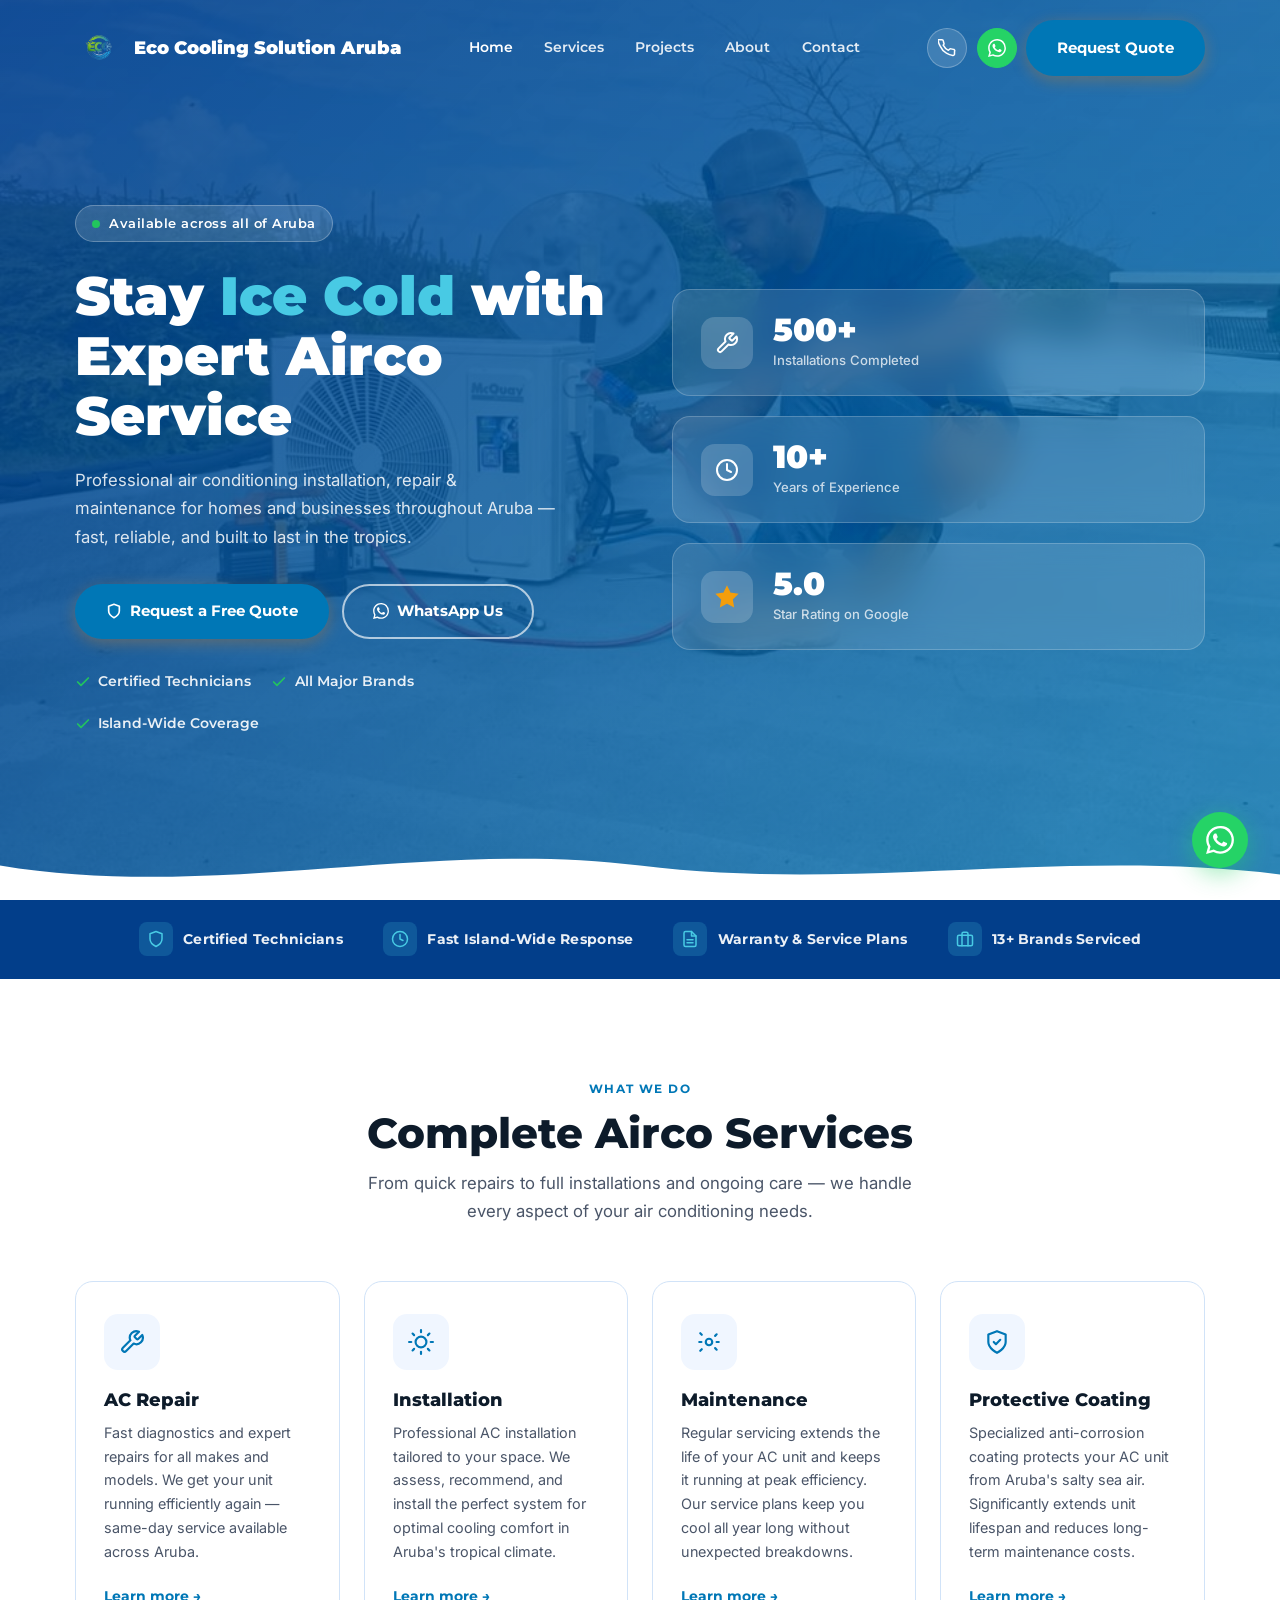
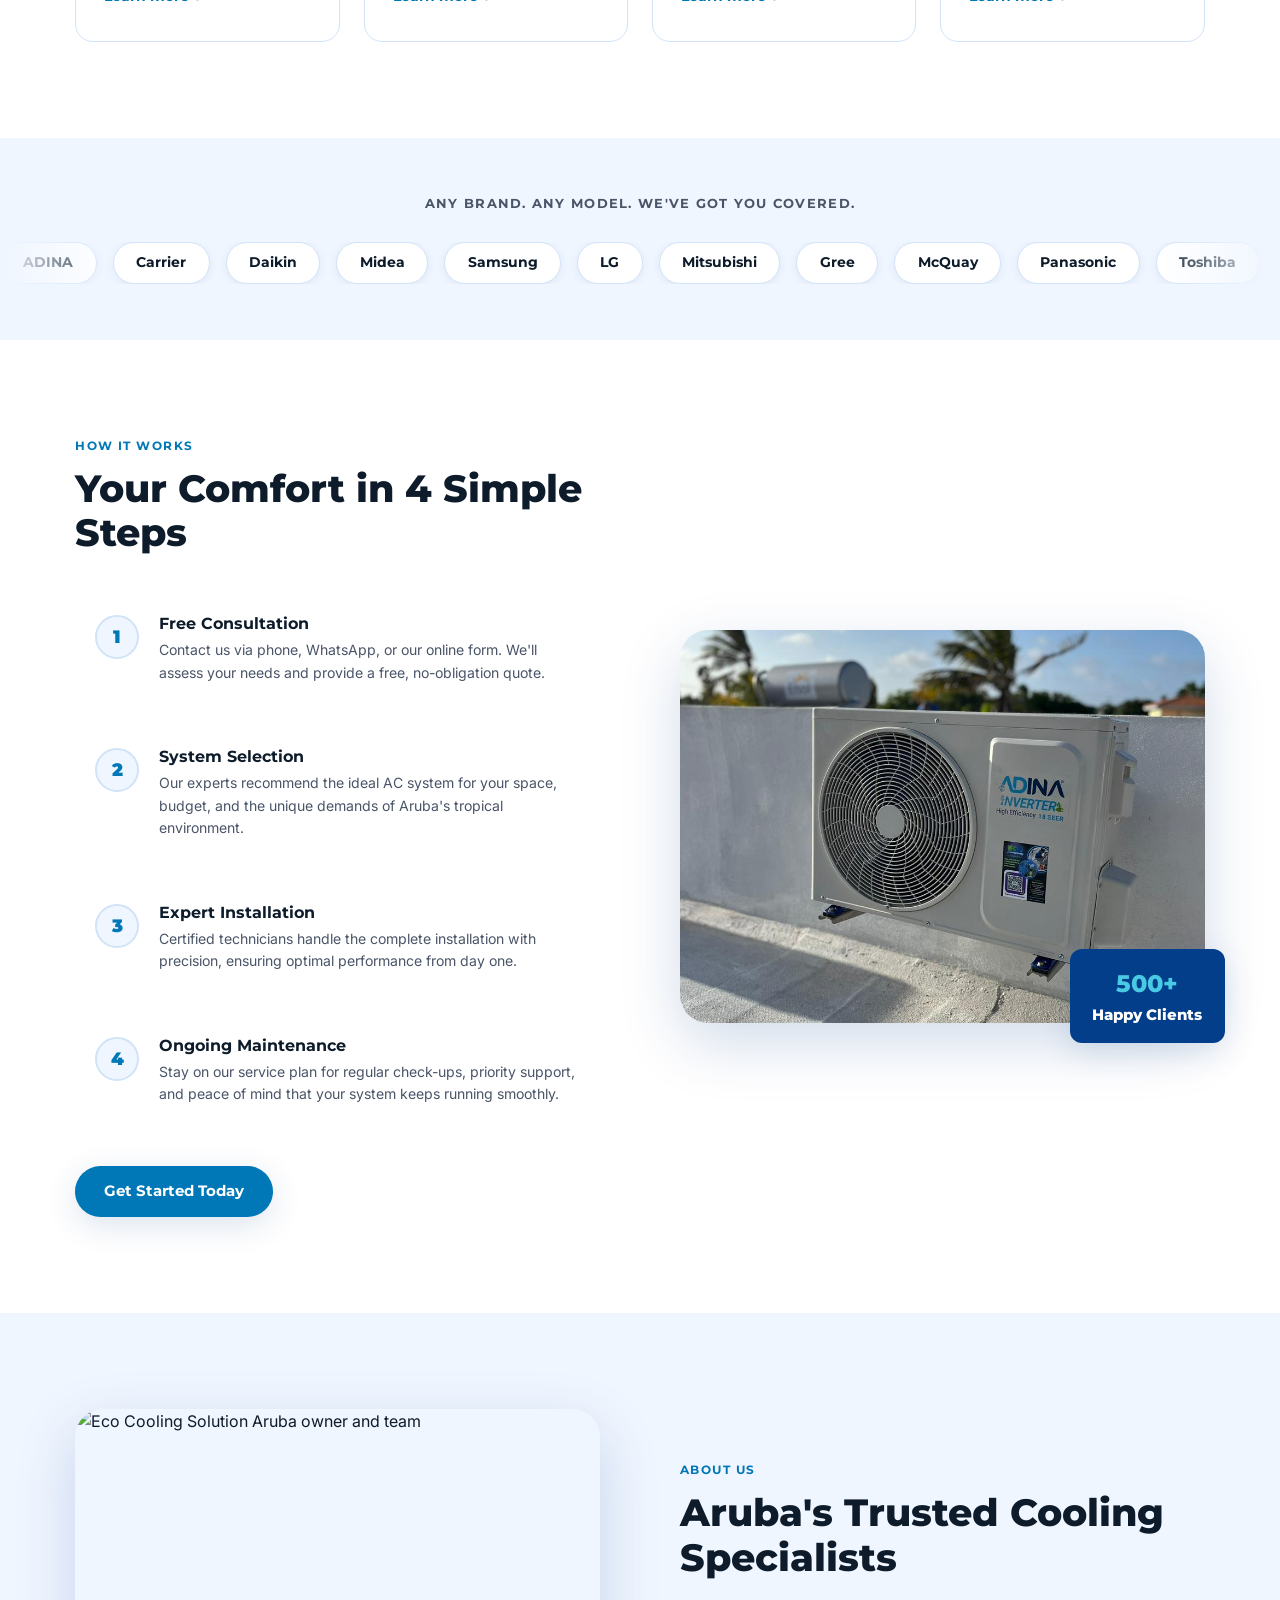
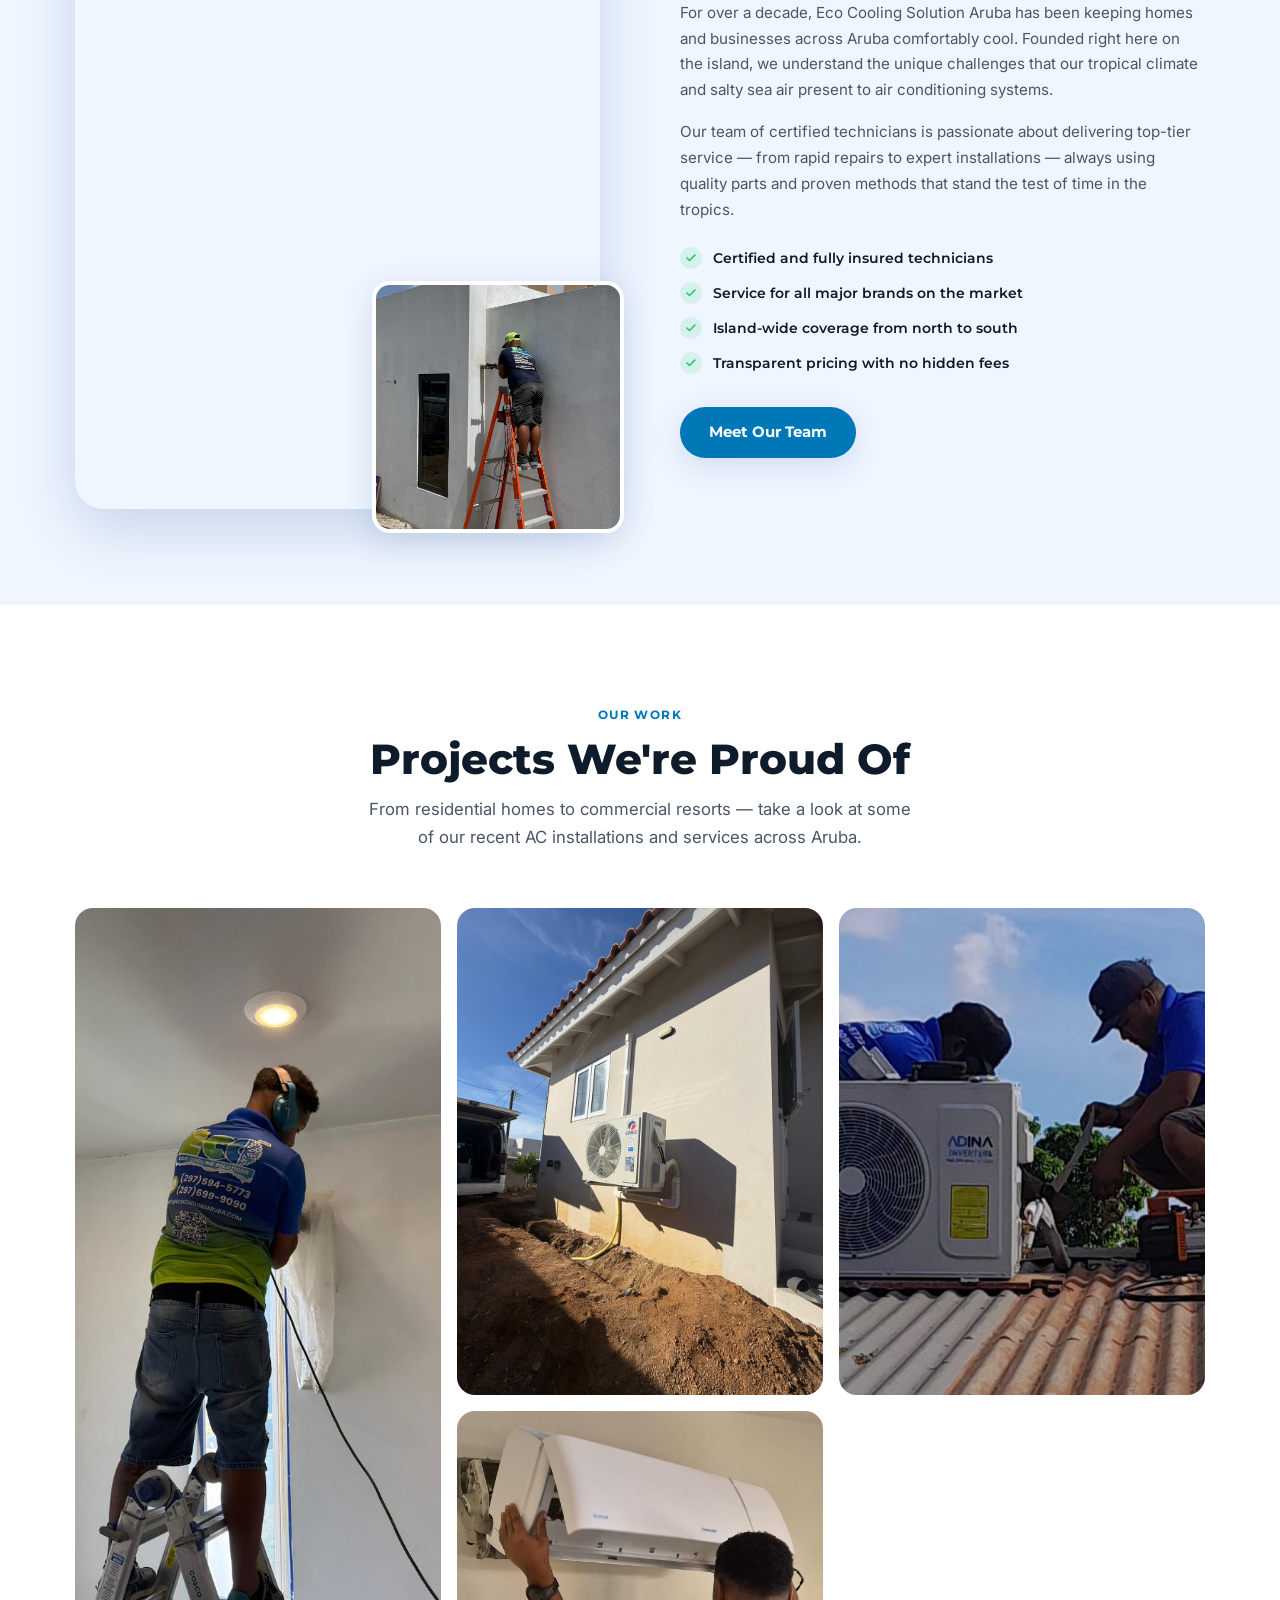
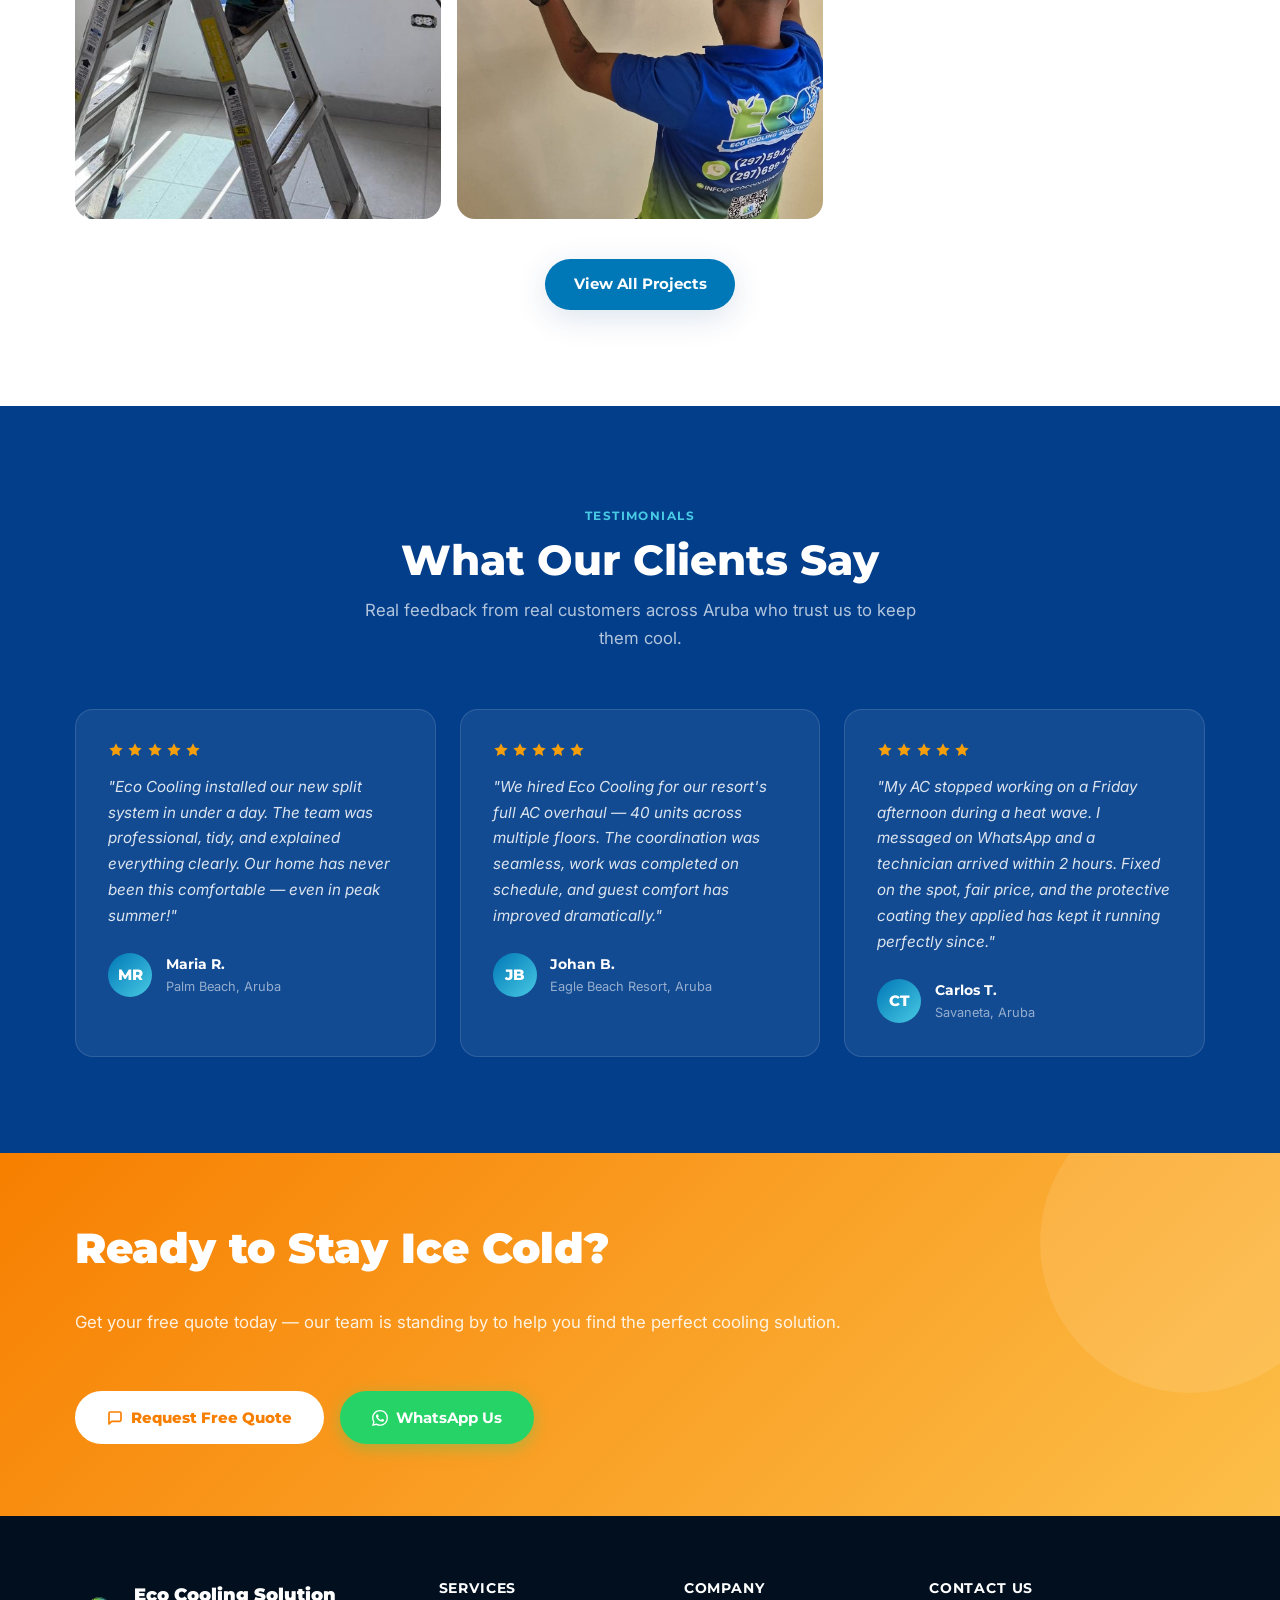
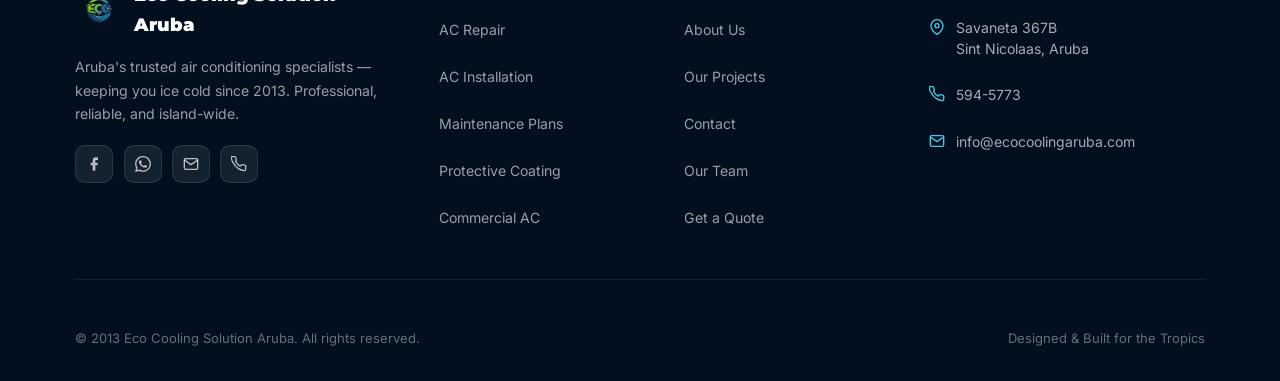
==== commit 8be952c2: "Add files via upload" ====
--- a/index.html
+++ b/index.html
@@ -1945,7 +1945,7 @@
       </div>
 
       <div class="footer-bottom">
-        <p>&copy; 2026 Eco Cooling Solution Aruba. All rights reserved.</p>
+        <p>&copy; 2013 Eco Cooling Solution Aruba. All rights reserved.</p>
         <p>Designed &amp; Built for the Tropics</p>
       </div>
     </div>
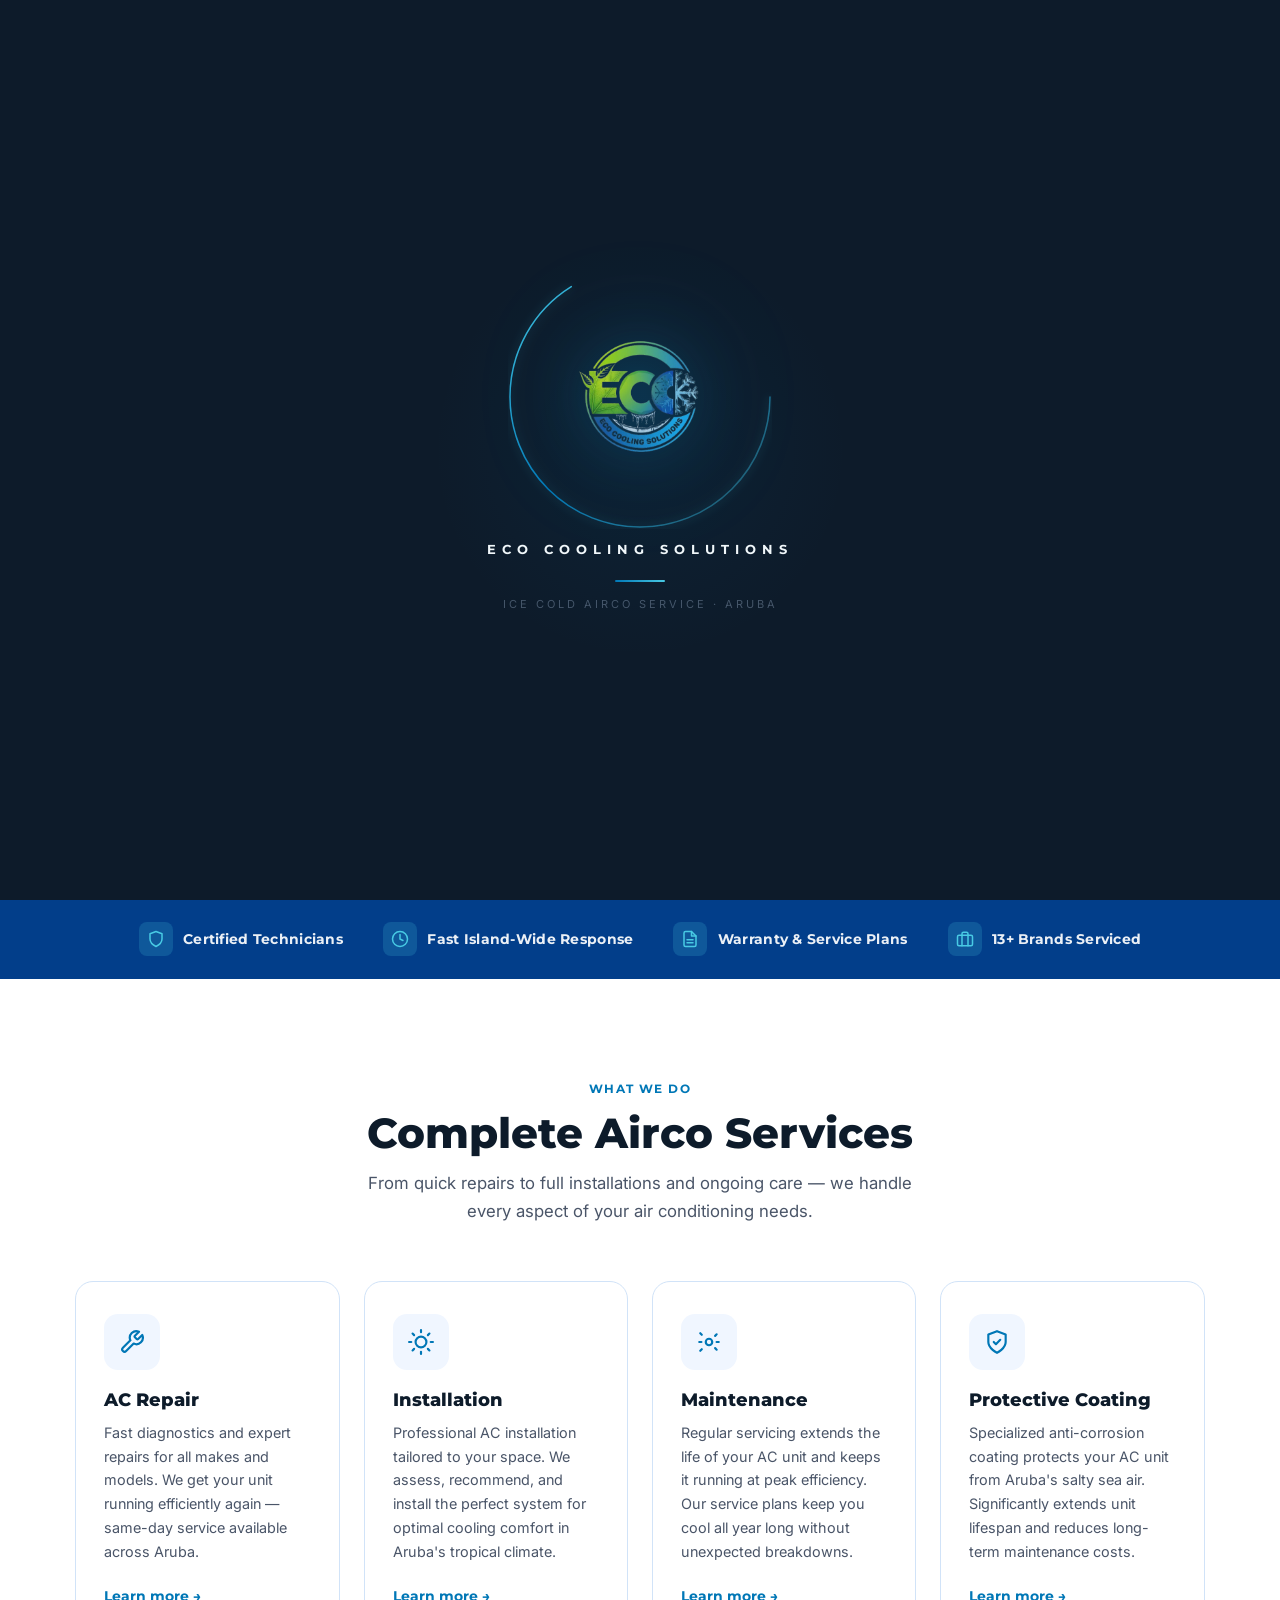
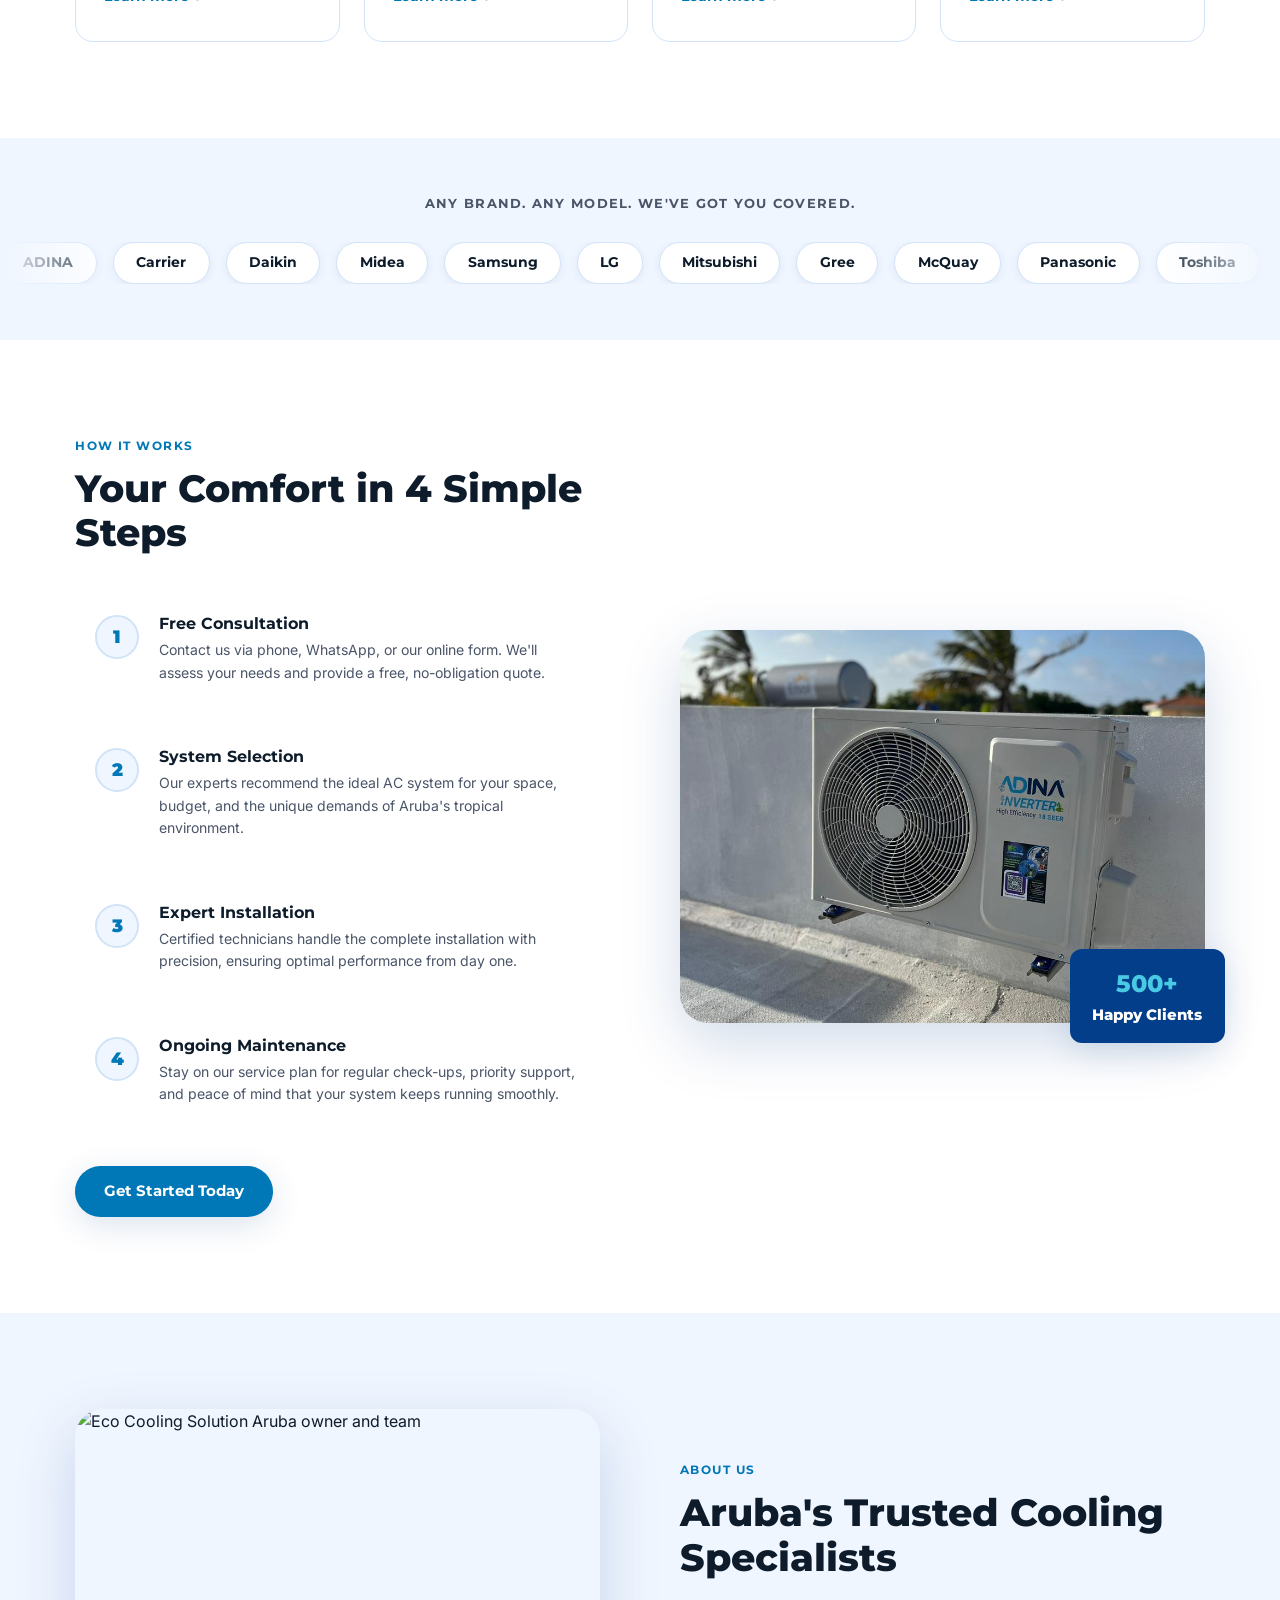
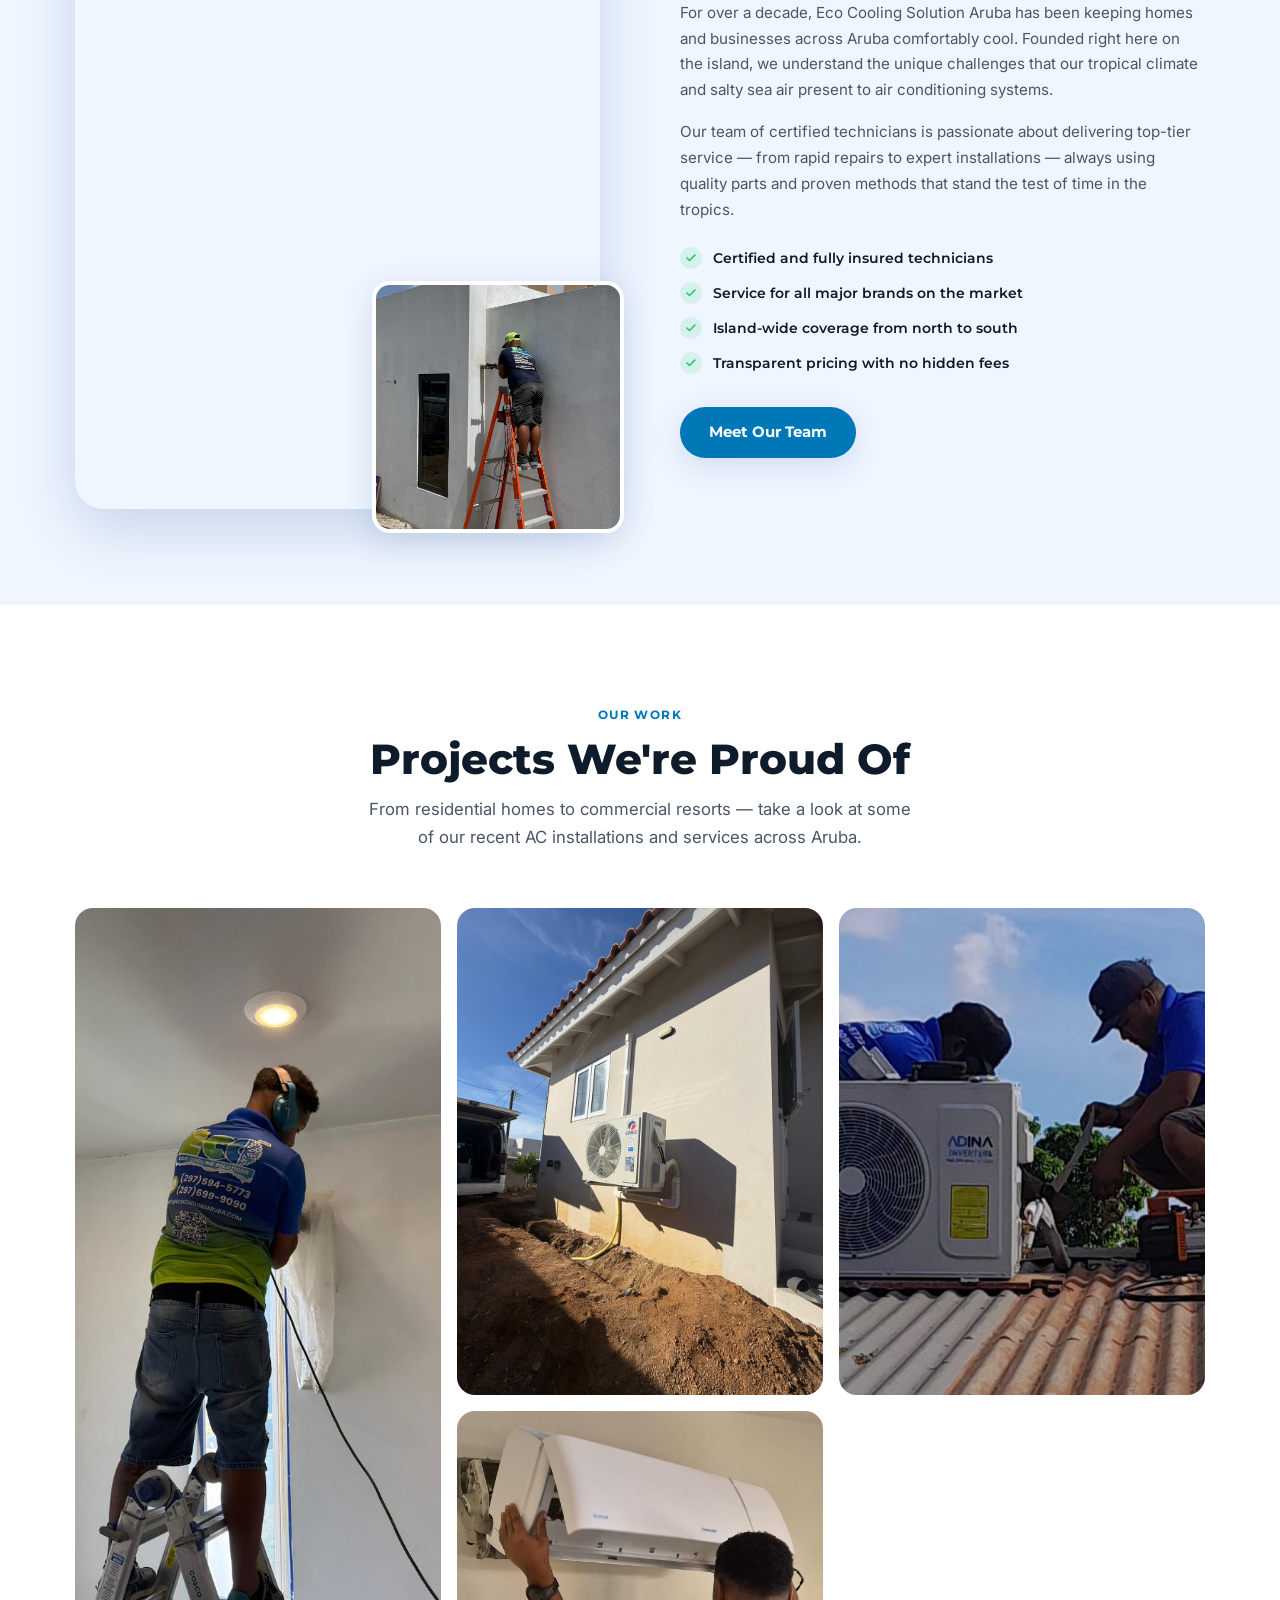
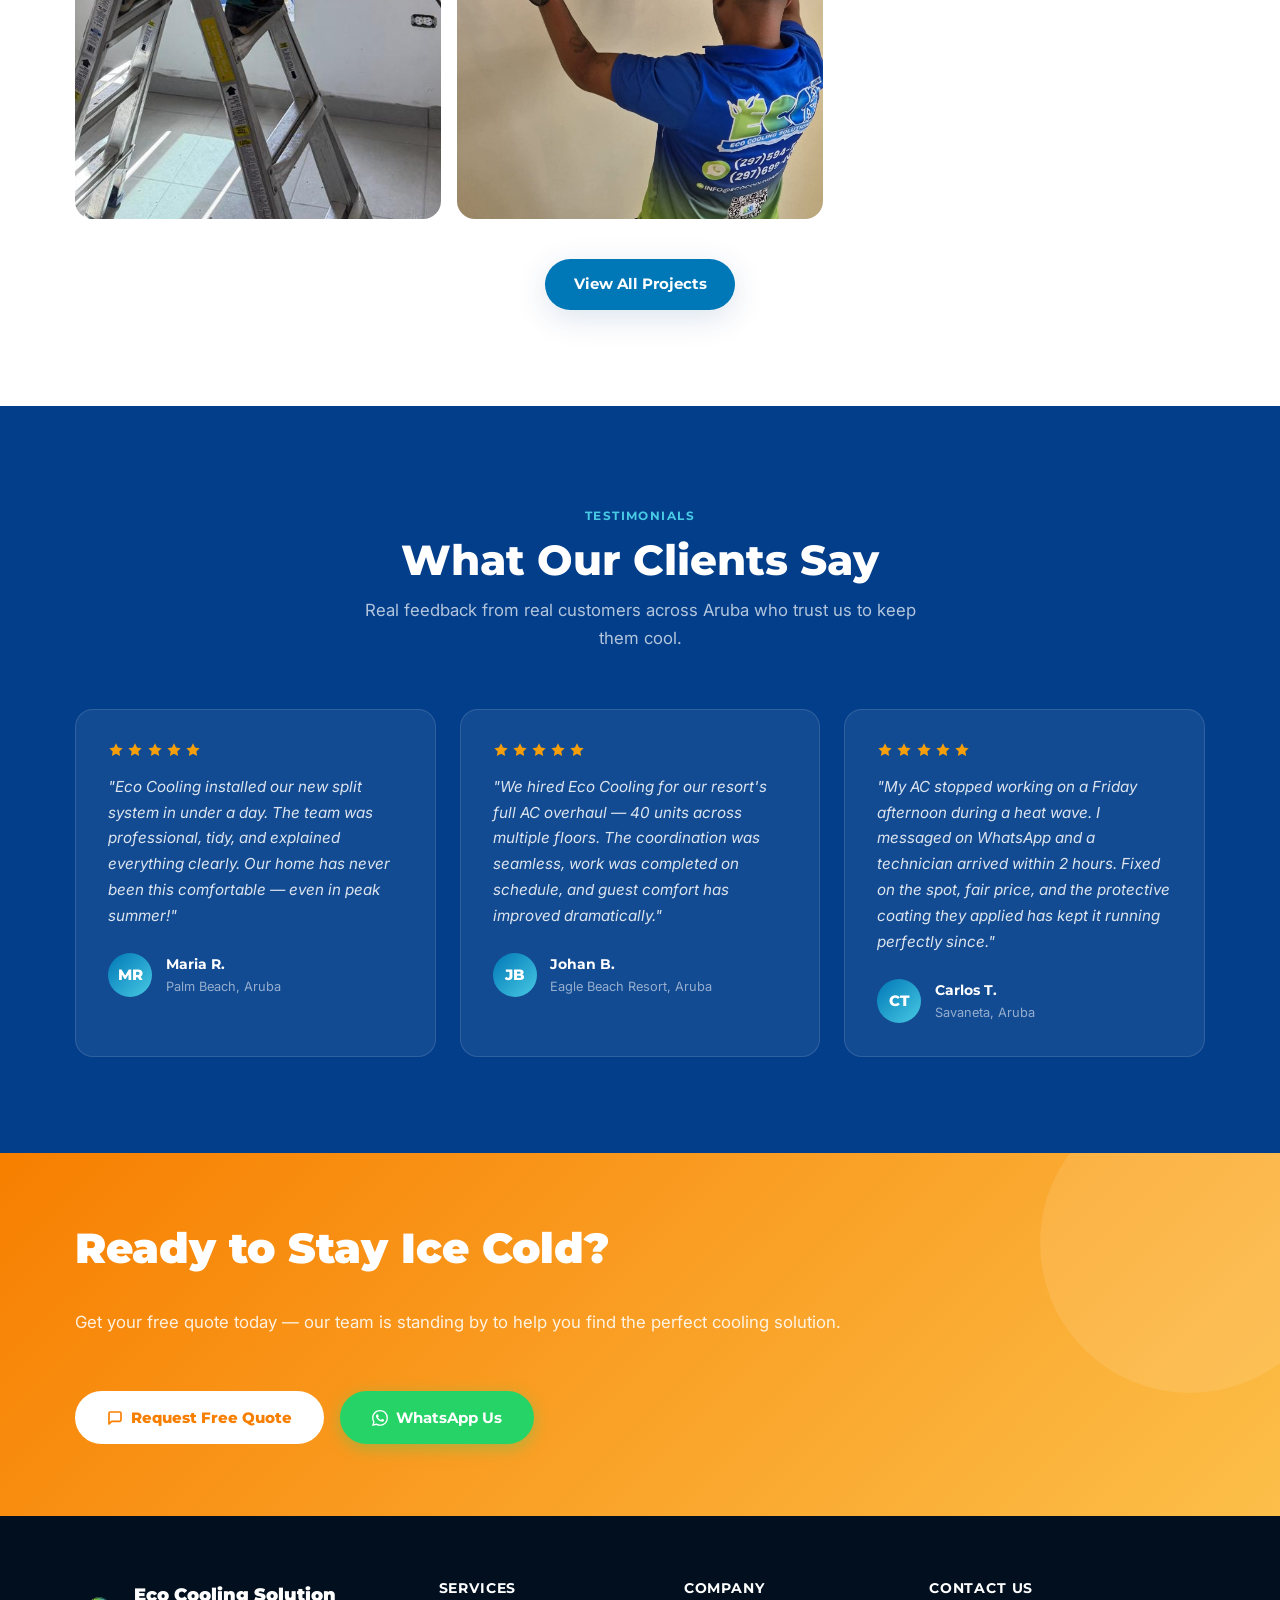
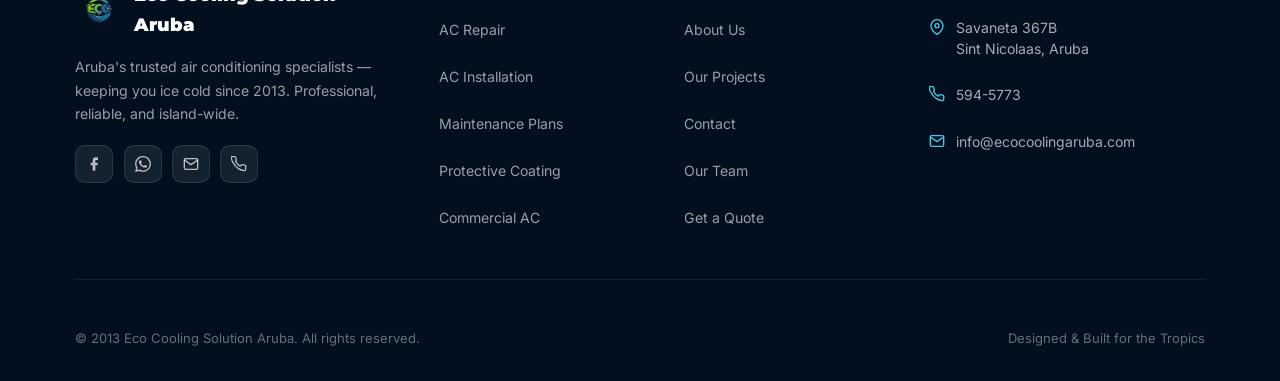
==== commit 8d58ecee: "Add files via upload" ====
--- a/index.html
+++ b/index.html
@@ -1359,9 +1359,114 @@
       .pulse-dot { animation: none; }
       .reveal { opacity: 1; transform: none; transition: none; }
     }
-  </style>
+  
+    /* ===== INTRO LOADER ===== */
+    body.loading { overflow: hidden; }
+    .loader-overlay {
+      position: fixed; inset: 0; z-index: 9999;
+      background: #0D1B2A;
+      display: flex; flex-direction: column;
+      align-items: center; justify-content: center;
+      pointer-events: all;
+    }
+    .loader-overlay.exit {
+      animation: loaderExit 1s cubic-bezier(0.77, 0, 0.175, 1) 0.3s forwards;
+    }
+    .loader-logo {
+      width: 220px; height: 220px;
+      position: relative;
+      opacity: 0;
+      transform: scale(0.7);
+      animation: loaderLogoIn 1s cubic-bezier(0.16, 1, 0.3, 1) 0.3s forwards;
+    }
+    .loader-logo img {
+      width: 100%; height: 100%;
+      object-fit: contain;
+      filter: drop-shadow(0 0 30px rgba(0, 119, 182, 0.35)) drop-shadow(0 0 60px rgba(72, 202, 228, 0.15));
+    }
+    .loader-ring {
+      position: absolute; inset: -22px;
+      animation: ringRotate 4s linear infinite;
+    }
+    .loader-ring svg { width: 100%; height: 100%; }
+    .loader-ring .ring-path {
+      fill: none; stroke: url(#ringGradient);
+      stroke-width: 1.5; stroke-dasharray: 540; stroke-dashoffset: 540;
+      stroke-linecap: round;
+      animation: drawCircle 1.6s cubic-bezier(0.65, 0, 0.35, 1) 0.6s forwards;
+    }
+    .loader-ring .ring-glow {
+      fill: none; stroke: #48CAE4;
+      stroke-width: 4; opacity: 0.12; filter: blur(5px);
+      stroke-dasharray: 540; stroke-dashoffset: 540;
+      animation: drawCircle 1.6s cubic-bezier(0.65, 0, 0.35, 1) 0.6s forwards;
+    }
+    .loader-wordmark {
+      margin-top: 32px;
+      font-family: 'Montserrat', sans-serif;
+      font-size: 13px; font-weight: 700;
+      letter-spacing: 6px; text-transform: uppercase;
+      color: #F0F7FA; opacity: 0; transform: translateY(10px);
+      animation: loaderWordmarkIn 0.6s ease 1.4s forwards;
+    }
+    .loader-line {
+      width: 50px; height: 2px;
+      background: linear-gradient(90deg, #0077B6, #48CAE4);
+      margin-top: 20px; border-radius: 2px;
+      transform: scaleX(0);
+      animation: loaderLineGrow 0.5s ease 1.7s forwards;
+    }
+    .loader-tagline {
+      margin-top: 14px; font-size: 11px;
+      letter-spacing: 3px; text-transform: uppercase;
+      color: #6B7E94; opacity: 0;
+      animation: loaderTagIn 0.5s ease 2.0s forwards;
+    }
+    .loader-glow {
+      position: absolute; width: 420px; height: 420px;
+      border-radius: 50%;
+      background: radial-gradient(circle, rgba(0,119,182,0.08) 0%, transparent 70%);
+      animation: pulseGlow 3s ease-in-out infinite;
+      pointer-events: none;
+    }
+    @keyframes loaderLogoIn { to { opacity: 1; transform: scale(1); } }
+    @keyframes drawCircle { to { stroke-dashoffset: 0; } }
+    @keyframes ringRotate { to { transform: rotate(360deg); } }
+    @keyframes loaderWordmarkIn { to { opacity: 1; transform: translateY(0); } }
+    @keyframes loaderLineGrow { to { transform: scaleX(1); } }
+    @keyframes loaderTagIn { to { opacity: 0.6; } }
+    @keyframes loaderExit { 0% { clip-path: inset(0 0 0 0); } 100% { clip-path: inset(0 0 100% 0); } }
+    @keyframes pulseGlow { 0%, 100% { transform: scale(1); opacity: 1; } 50% { transform: scale(1.15); opacity: 0.6; } }
+
+    </style>
 </head>
-<body>
+<body class="loading">
+<!-- ── INTRO LOADER ──────────────────────────── -->
+<div class="loader-overlay" id="loader">
+  <div class="loader-glow"></div>
+  <div style="display:flex; flex-direction:column; align-items:center; position:relative; z-index:1;">
+    <div class="loader-logo">
+      <img src="ecs-logo.png" alt="Eco Cooling Solutions" />
+      <div class="loader-ring">
+        <svg viewBox="0 0 264 264" xmlns="http://www.w3.org/2000/svg">
+          <defs>
+            <linearGradient id="ringGradient" x1="0%" y1="0%" x2="100%" y2="100%">
+              <stop offset="0%" stop-color="#48CAE4" />
+              <stop offset="50%" stop-color="#0077B6" />
+              <stop offset="100%" stop-color="#48CAE4" stop-opacity="0.2" />
+            </linearGradient>
+          </defs>
+          <circle class="ring-glow" cx="132" cy="132" r="130" />
+          <circle class="ring-path" cx="132" cy="132" r="130" />
+        </svg>
+      </div>
+    </div>
+    <div class="loader-wordmark">Eco Cooling Solutions</div>
+    <div class="loader-line"></div>
+    <div class="loader-tagline">Ice Cold Airco Service &middot; Aruba</div>
+  </div>
+</div>
+
 
   <!-- ===================== HEADER ===================== -->
   <header class="site-header transparent" id="site-header">
@@ -2091,5 +2196,22 @@
     })();
   </script>
 
+<script>
+  (function() {
+    var loader = document.getElementById('loader');
+    if (!loader) return;
+    var LOADER_HOLD = 3000;
+    var LOADER_EXIT = 1300;
+    setTimeout(function() {
+      loader.classList.add('exit');
+      setTimeout(function() {
+        document.body.classList.remove('loading');
+        document.body.classList.add('page-ready');
+        setTimeout(function() { loader.style.display = 'none'; }, 200);
+      }, LOADER_EXIT);
+    }, LOADER_HOLD);
+  })();
+</script>
+
 </body>
 </html>
